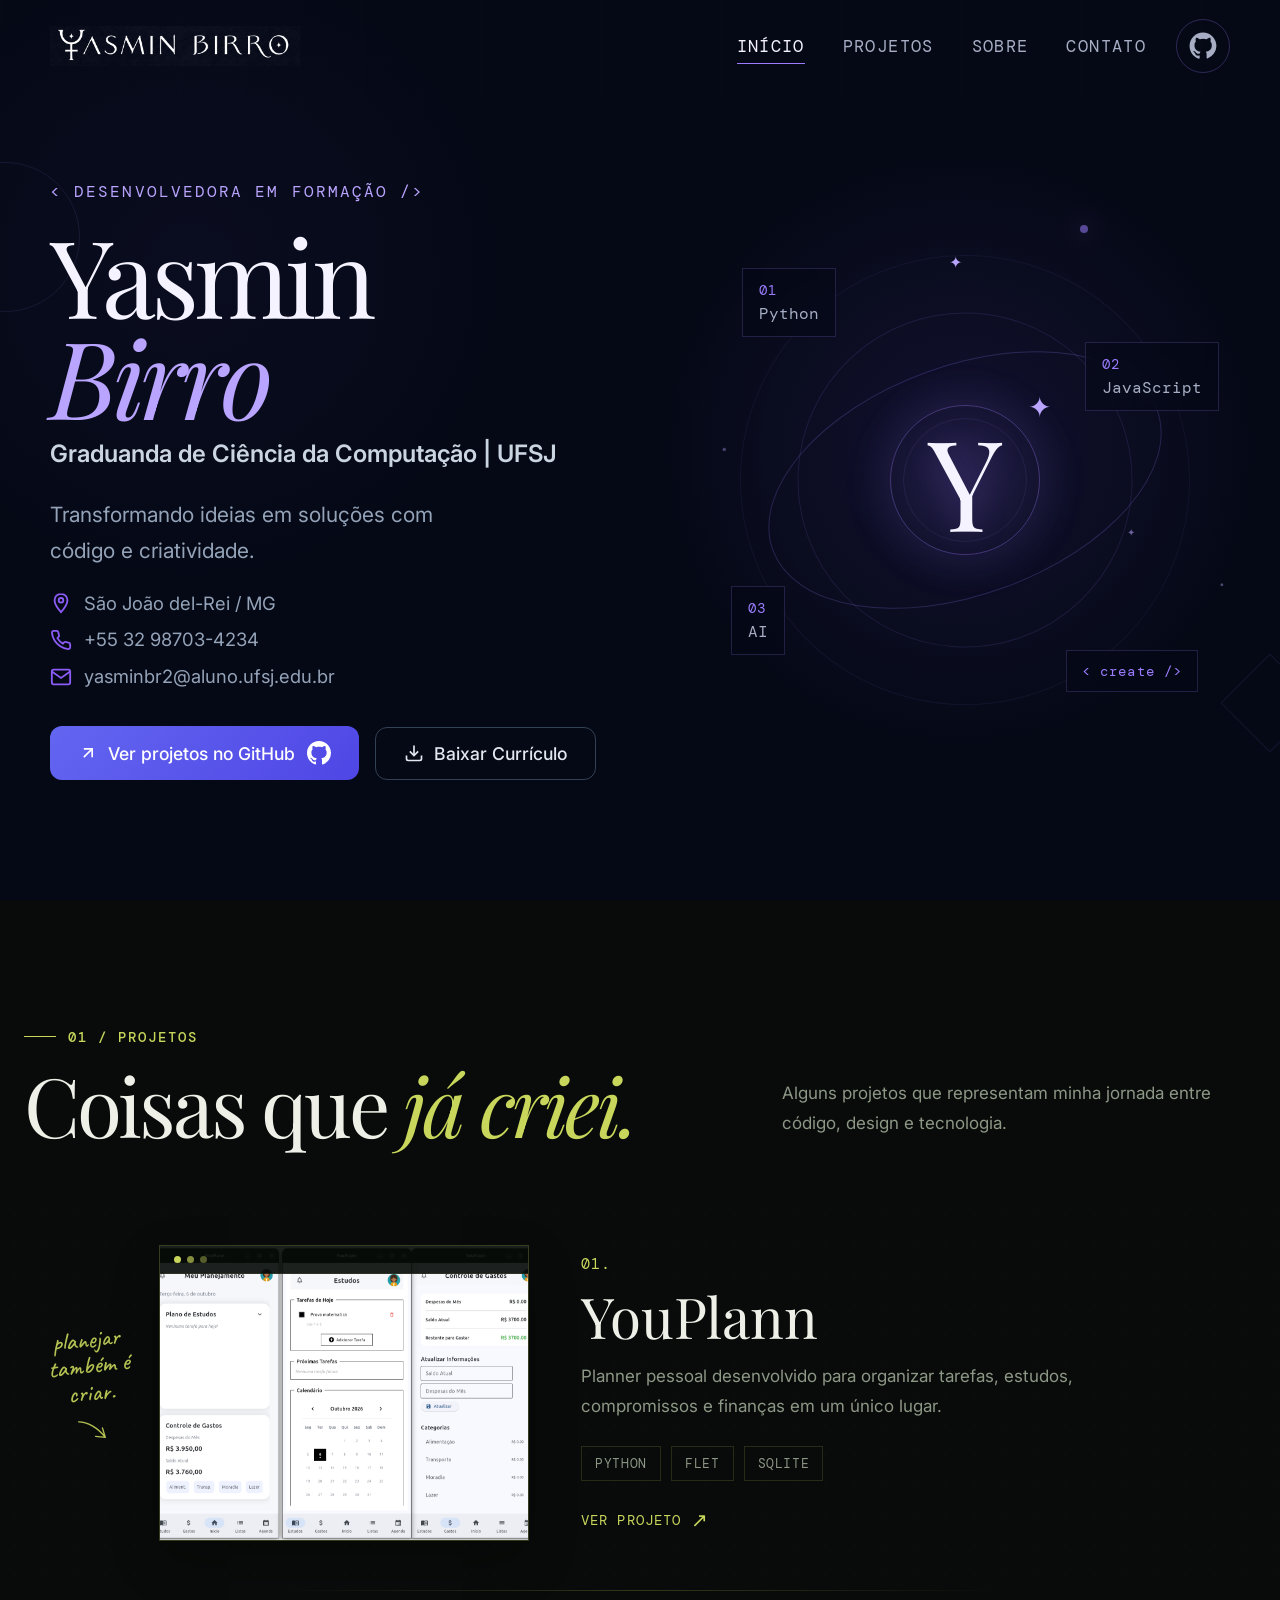
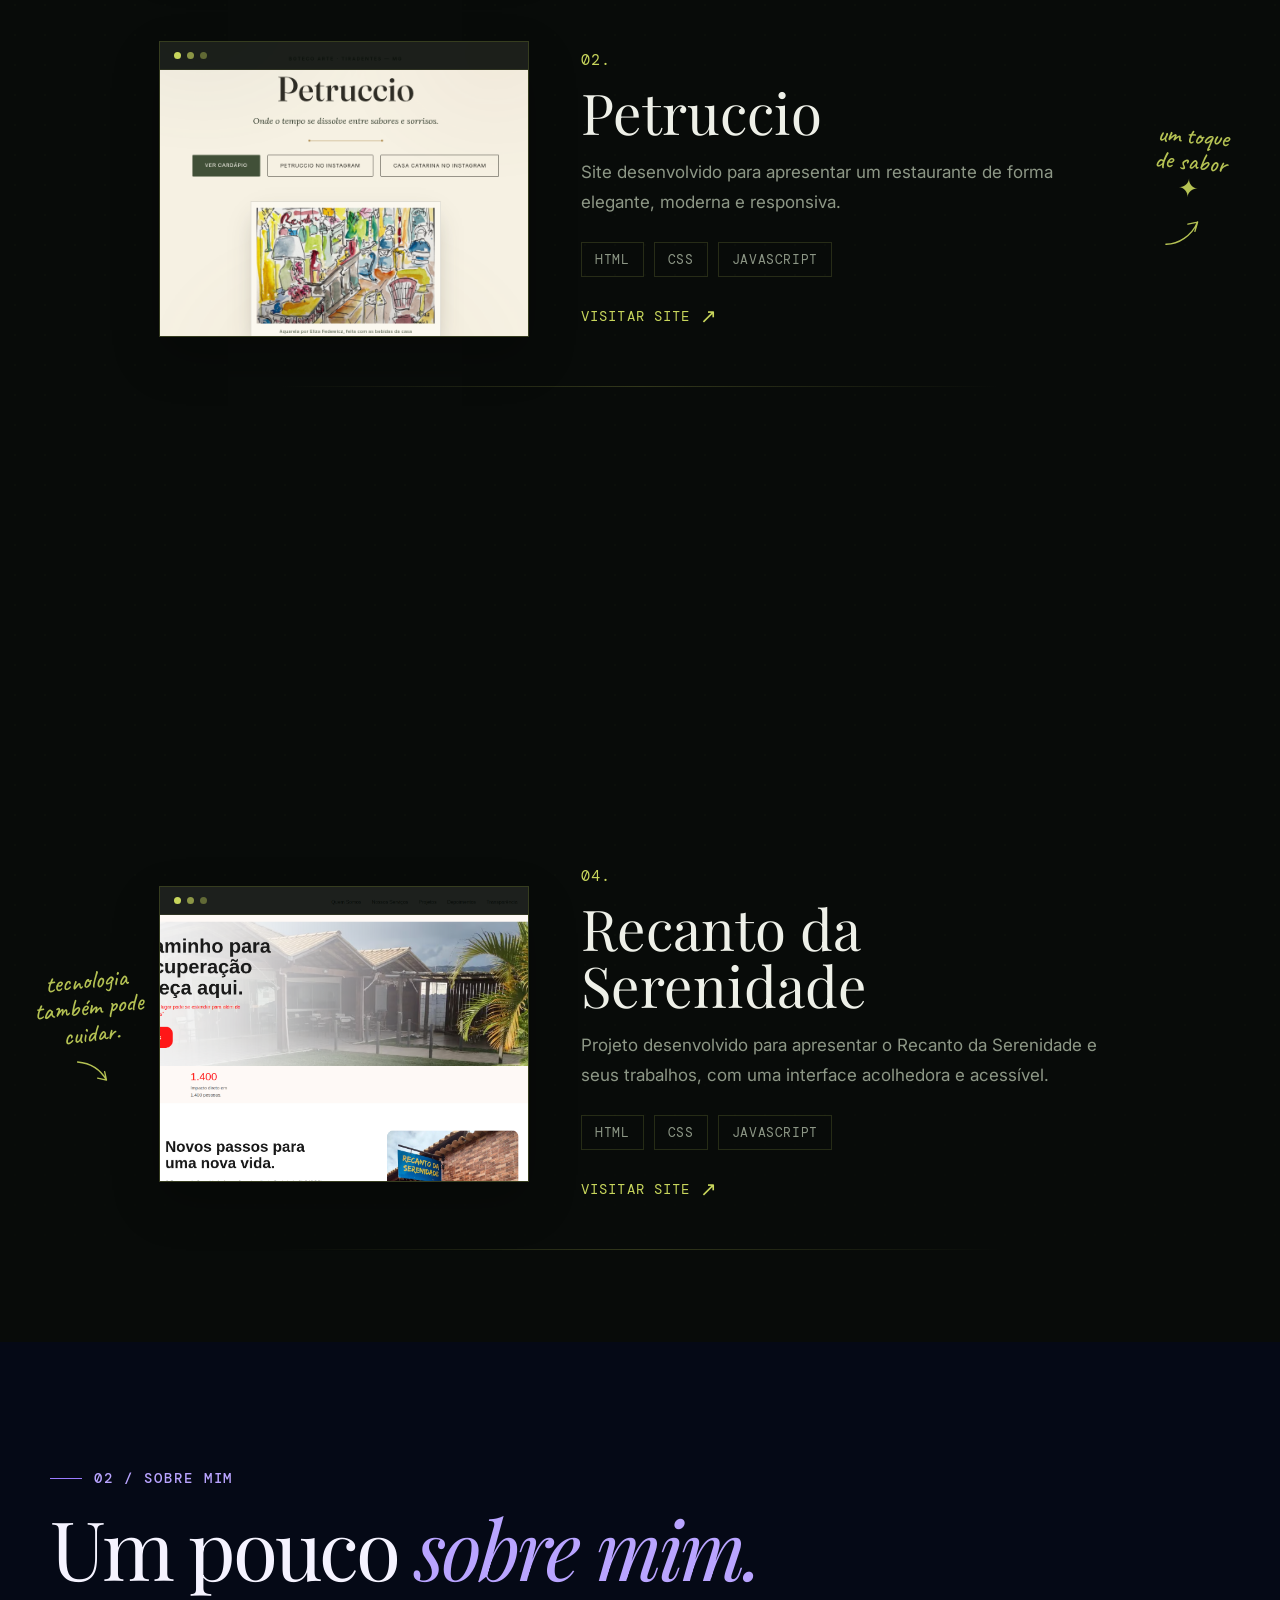
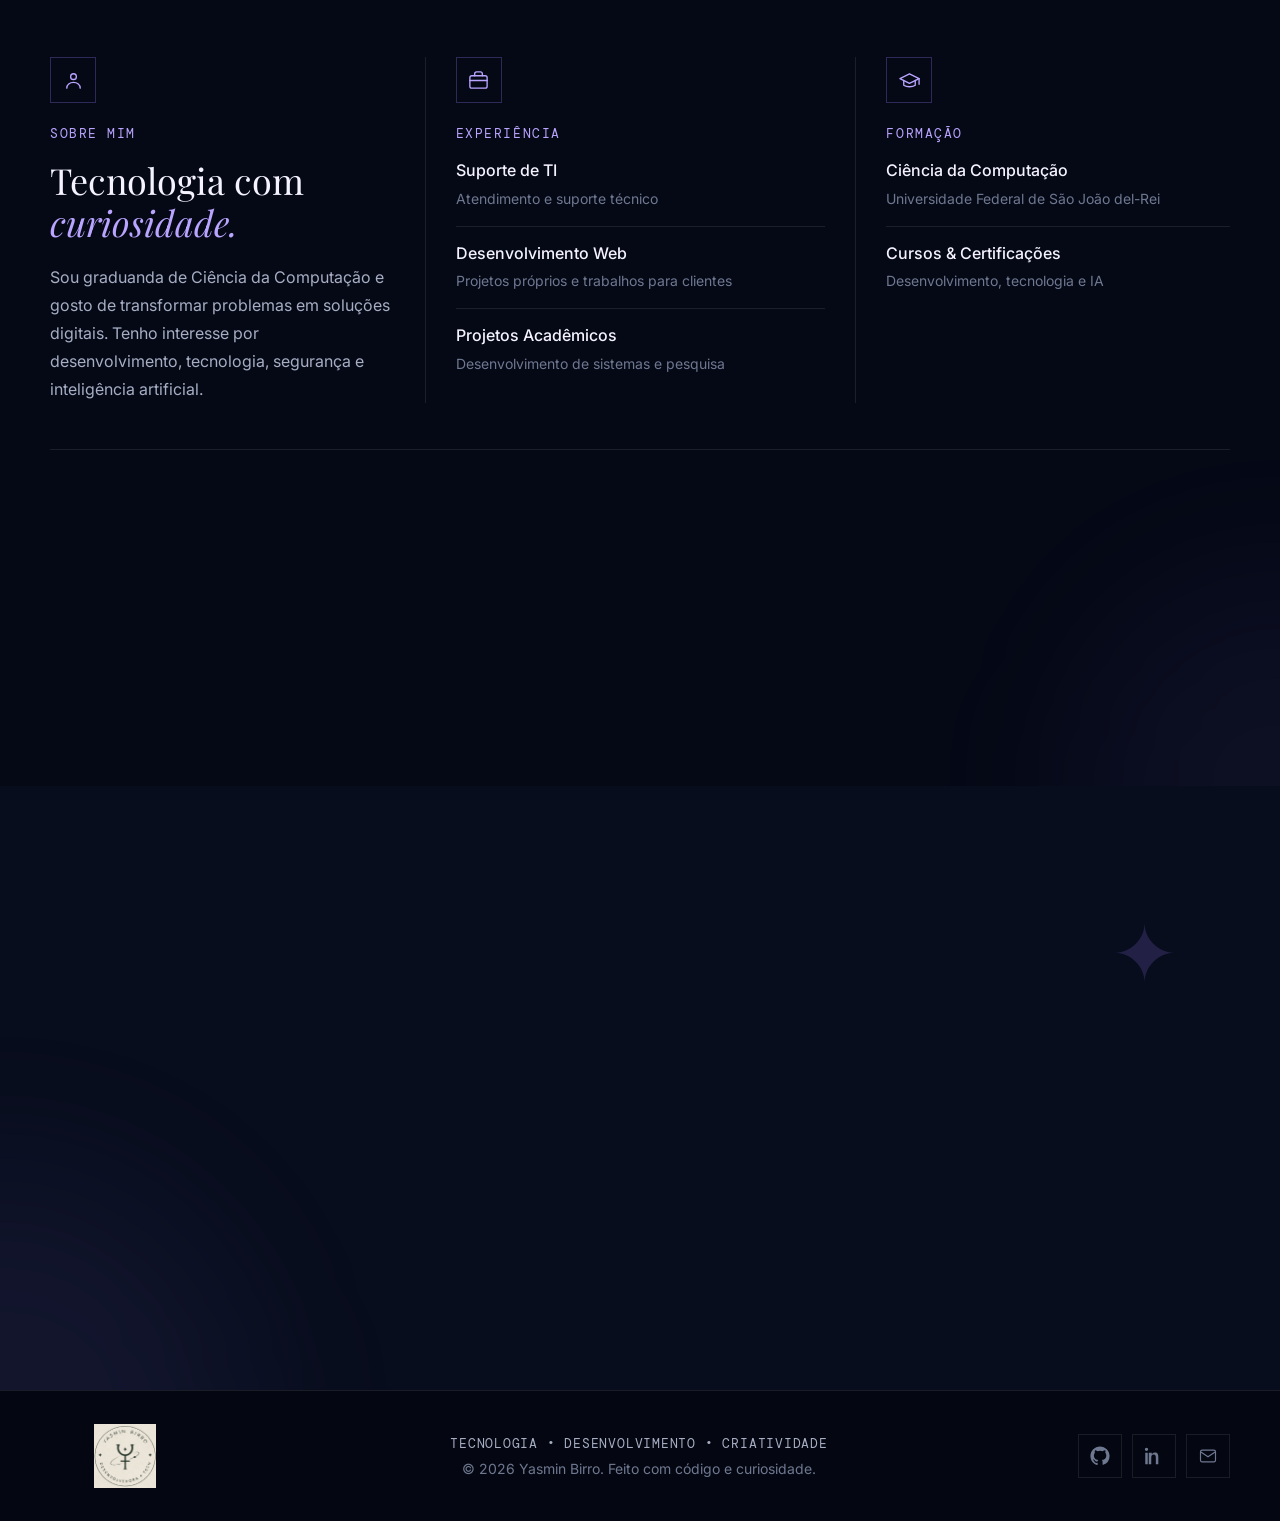
==== index.html @ 869a9a73 "Add files via upload" ====
<!DOCTYPE html>
<html lang="pt-BR">

<head>
    <meta charset="UTF-8">

    <meta
        name="viewport"
        content="width=device-width, initial-scale=1.0"
    >

    <meta
        name="description"
        content="Portfólio de Yasmin Birro — desenvolvedora, estudante e apaixonada por tecnologia."
    >

    <meta
        name="author"
        content="Yasmin Birro"
    >

    <title>Yasmin Birro</title>

    <!-- =====================================================
         FONTES
    ====================================================== -->

    <link rel="preconnect" href="https://fonts.googleapis.com">

    <link rel="preconnect" href="https://fonts.gstatic.com" crossorigin>

    <link
        href="https://fonts.googleapis.com/css2?family=Caveat:wght@400;500;600;700&family=DM+Mono:wght@400;500&family=Inter:wght@300;400;500;600;700&family=Playfair+Display:ital,wght@0,400;0,500;0,600;0,700;1,400;1,500&display=swap"
        rel="stylesheet"
    >

    <!-- =====================================================
         CSS
    ====================================================== -->

    <link rel="stylesheet" href="style.css">


    <!-- =====================================================
         FALLBACK
         Caso o JavaScript não carregue, os elementos
         .reveal continuam visíveis.
    ====================================================== -->

    <noscript>
        <style>
            .reveal {
                opacity: 1 !important;
                transform: none !important;
            }

            .main-nav {
                opacity: 1 !important;
                visibility: visible !important;
                transform: none !important;
            }

            .menu-toggle {
                display: none !important;
            }
        </style>
    </noscript>

</head>


<body>

    <!-- =====================================================
         HEADER
    ====================================================== -->

    <header class="site-header">

        <div class="header-inner">

            <!-- Logo -->

            <a
                href="#inicio"
                class="brand"
                aria-label="Voltar para o início"
            >

                <img
                    src="midias/assinatura.png"
                    alt="Yasmin Birro"
                    class="brand-logo"
                >

            </a>


            <!-- Navegação -->

            <nav
                class="main-nav"
                id="main-nav"
                aria-label="Navegação principal"
            >

                <a
                    href="#inicio"
                    class="nav-link active"
                >
                    Início
                </a>

                <a
                    href="#projetos"
                    class="nav-link"
                >
                    Projetos
                </a>

                <a
                    href="#sobre"
                    class="nav-link"
                >
                    Sobre
                </a>

                <a
                    href="#contato"
                    class="nav-link"
                >
                    Contato
                </a>

            </nav>


            <!-- Ações -->

            <div class="header-actions">

                <a
                    href="https://github.com/Yangeldi404"
                    class="github-link"
                    target="_blank"
                    rel="noopener noreferrer"
                    aria-label="GitHub de Yasmin Birro"
                >

                    <svg
                        viewBox="0 0 24 24"
                        class="fill"
                        aria-hidden="true"
                    >

                        <path
                            d="M12 .5C5.65.5.5 5.65.5 12c0 5.08 3.29 9.39 7.86 10.91.58.1.79-.25.79-.56v-2.16c-3.2.7-3.87-1.54-3.87-1.54-.53-1.34-1.28-1.7-1.28-1.7-1.05-.72.08-.7.08-.7 1.16.08 1.77 1.2 1.77 1.2 1.03 1.76 2.7 1.25 3.36.96.1-.75.4-1.25.73-1.54-2.55-.29-5.23-1.28-5.23-5.69 0-1.26.45-2.29 1.2-3.1-.12-.3-.52-1.47.11-3.06 0 0 .98-.31 3.2 1.18a11.1 11.1 0 0 1 5.83 0c2.22-1.49 3.2-1.18 3.2-1.18.63 1.59.23 2.76.11 3.06.75.81 1.2 1.84 1.2 3.1 0 4.42-2.69 5.4-5.25 5.68.41.35.78 1.04.78 2.1v3.11c0 .31.21.67.8.56A11.5 11.5 0 0 0 23.5 12C23.5 5.65 18.35.5 12 .5Z"
                        />

                    </svg>

                </a>


                <!-- Botão menu mobile -->

                <button
                    class="menu-toggle"
                    type="button"
                    aria-label="Abrir menu"
                    aria-expanded="false"
                    aria-controls="main-nav"
                >

                    <span></span>
                    <span></span>
                    <span></span>

                </button>

            </div>

        </div>

    </header>


<!-- HERO -->
<section class="hero" id="inicio">

    <div class="decor decor-one" aria-hidden="true"></div>
    <div class="decor decor-two" aria-hidden="true"></div>
    <div class="decor decor-three" aria-hidden="true"></div>

    <div class="hero-container">

        <!-- COLUNA 1: TEXTO -->
        <div class="hero-content reveal">

            <span class="hero-kicker">&lt; Desenvolvedora em formação /&gt;</span>

            <h1 class="hero-title">Yasmin <span>Birro</span></h1>

            <p class="hero-subtitle">Graduanda de Ciência da Computação | UFSJ</p>

            <p class="hero-description">
                Transformando ideias em soluções com<br>
                código e criatividade.
            </p>

            <ul class="hero-contact">
                <li>
                    <svg class="icon" viewBox="0 0 24 24" fill="none" stroke="currentColor" stroke-width="2">
                        <path d="M12 2C8.13 2 5 5.13 5 9c0 5.25 7 13 7 13s7-7.75 7-13c0-3.87-3.13-7-7-7z"/>
                        <circle cx="12" cy="9" r="2.5"/>
                    </svg>
                    São João del-Rei / MG
                </li>

                <li>
                    <svg class="icon" viewBox="0 0 24 24" fill="none" stroke="currentColor" stroke-width="2">
                        <path d="M22 16.92v3a2 2 0 0 1-2.18 2 19.79 19.79 0 0 1-8.63-3.07 19.5 19.5 0 0 1-6-6 19.79 19.79 0 0 1-3.07-8.67A2 2 0 0 1 4.11 2h3a2 2 0 0 1 2 1.72 12.84 12.84 0 0 0 .7 2.81 2 2 0 0 1-.45 2.11L8.09 9.91a16 16 0 0 0 6 6l1.27-1.27a2 2 0 0 1 2.11-.45 12.84 12.84 0 0 0 2.81.7A2 2 0 0 1 22 16.92z"/>
                    </svg>
                    <a href="tel:+5532987034234">+55 32 98703-4234</a>
                </li>

                <li>
                    <svg class="icon" viewBox="0 0 24 24" fill="none" stroke="currentColor" stroke-width="2">
                        <path d="M4 4h16c1.1 0 2 .9 2 2v12c0 1.1-.9 2-2 2H4c-1.1 0-2-.9-2-2V6c0-1.1.9-2 2-2z"/>
                        <polyline points="22,6 12,13 2,6"/>
                    </svg>
                    <a href="mailto:yasminbr2@aluno.ufsj.edu.br">yasminbr2@aluno.ufsj.edu.br</a>
                </li>
            </ul>

            <div class="hero-actions">
                <a href="https://github.com/Yangeldi404" target="_blank" rel="noopener noreferrer" class="btn btn-primary">
                    <svg class="icon-btn" viewBox="0 0 24 24" fill="none" stroke="currentColor" stroke-width="2">
                        <line x1="7" y1="17" x2="17" y2="7"/>
                        <polyline points="7 7 17 7 17 17"/>
                    </svg>
                    Ver projetos no GitHub
                    <svg class="icon-github" viewBox="0 0 24 24" fill="currentColor">
                        <path d="M12 0C5.37 0 0 5.37 0 12c0 5.31 3.435 9.795 8.205 11.385.6.105.825-.255.825-.57 0-.285-.015-1.23-.015-2.235-3.015.555-3.795-.735-4.035-1.41-.135-.345-.72-1.41-1.23-1.695-.42-.225-1.02-.78-.015-.795.945-.015 1.62.87 1.845 1.23 1.08 1.815 2.805 1.305 3.495.99.105-.78.42-1.305.765-1.605-2.67-.3-5.46-1.335-5.46-5.925 0-1.305.465-2.385 1.23-3.225-.12-.3-.54-1.53.12-3.18 0 0 1.005-.315 3.3 1.23.96-.27 1.98-.405 3-.405s2.04.135 3 .405c2.295-1.56 3.3-1.23 3.3-1.23.66 1.65.24 2.88.12 3.18.765.84 1.23 1.905 1.23 3.225 0 4.605-2.805 5.625-5.475 5.925.435.375.81 1.095.81 2.22 0 1.605-.015 2.895-.015 3.3 0 .315.225.69.825.57A12.02 12.02 0 0024 12c0-6.63-5.37-12-12-12z"/>
                    </svg>
                </a>

                <a href="midias/curriculo.pdf" download class="btn btn-secondary">
                    <svg class="icon-btn" viewBox="0 0 24 24" fill="none" stroke="currentColor" stroke-width="2">
                        <path d="M21 15v4a2 2 0 0 1-2 2H5a2 2 0 0 1-2-2v-4"/>
                        <polyline points="7 10 12 15 17 10"/>
                        <line x1="12" y1="15" x2="12" y2="3"/>
                    </svg>
                    Baixar Currículo
                </a>
            </div>

        </div>

        <!-- COLUNA 2: UNIVERSO (agora DENTRO do hero-container) -->
        <div class="hero-universe reveal" aria-hidden="true">

            <div class="universe-glow"></div>

            <div class="orbit orbit-one"></div>
            <div class="orbit orbit-two"></div>
            <div class="orbit orbit-three"></div>

            <div class="y-symbol">
                <span class="y-star">✦</span>
                <span class="y-letter">Y</span>
            </div>

            <div class="floating-element element-python"><span>01</span><strong>Python</strong></div>
            <div class="floating-element element-js"><span>02</span><strong>JavaScript</strong></div>
            <div class="floating-element element-ai"><span>03</span><strong>AI</strong></div>
            <div class="floating-element element-code"><span>&lt; create /&gt;</span></div>

            <span class="star star-one">✦</span>
            <span class="star star-two">✦</span>
            <span class="star star-three">·</span>
            <span class="star star-four">·</span>

        </div>

    </div>

</section>


        <!-- =================================================
             PROJETOS
        ================================================== -->

        <section
            class="projects-section"
            id="projetos"
        >

            <div class="projects-container">

                <!-- Cabeçalho -->

                <div class="projects-heading reveal">

                    <div>

                        <span class="section-label">
                            01 / projetos
                        </span>

                        <h2>
                            Coisas que
                            <em>já criei.</em>
                        </h2>

                    </div>


                    <p>

                        Alguns projetos que representam minha
                        jornada entre código, design e tecnologia.

                    </p>

                </div>


                <!-- Lista de projetos -->

                <div class="projects-list">


                    <!-- =====================================
                         YOUPLANN
                    ====================================== -->

                    <article
                        class="project-item reveal"
                        data-project="01"
                    >

                        <a
                            href="https://github.com/Yangeldi404/youplann"
                            class="project-image-link"
                            target="_blank"
                            rel="noopener noreferrer"
                            aria-label="Ver YouPlann no GitHub"
                        >

                            <div class="project-image">

                                <!-- Barra da janela -->

                                <div
                                    class="project-window-bar"
                                    aria-hidden="true"
                                >

                                    <span></span>
                                    <span></span>
                                    <span></span>

                                </div>


                                <img
                                    src="midias/projetos/youplannp.png"
                                    alt="Interface do projeto YouPlann"
                                    loading="lazy"
                                >

                            </div>

                        </a>


                        <div class="project-info">

                            <span class="project-number">
                                01.
                            </span>


                            <h3>
                                YouPlann
                            </h3>


                            <p>

                                Planner pessoal desenvolvido para
                                organizar tarefas, estudos, compromissos
                                e finanças em um único lugar.

                            </p>


                            <div class="project-tags">

                                <span>Python</span>
                                <span>Flet</span>
                                <span>SQLite</span>

                            </div>


                            <a
                                href="https://github.com/Yangeldi404/youplann"
                                class="project-link"
                                target="_blank"
                                rel="noopener noreferrer"
                            >

                                ver projeto
                                <span aria-hidden="true">↗</span>

                            </a>

                        </div>


                        <!-- Comentário desenhado -->

                        <div
                            class="doodle doodle-left"
                            aria-hidden="true"
                        >

                            <p>
                                planejar
                                <br>
                                também é
                                <br>
                                criar.
                            </p>

                            <svg
                                viewBox="0 0 48 48"
                                class="doodle-arrow stroke"
                            >

                                <path
                                    d="M7 7c9 1 19 8 26 19M33 26l-2-10M33 26l-10-2"
                                />

                            </svg>

                        </div>

                    </article>



                    <!-- =====================================
                         PETRUCCIO
                    ====================================== -->

                    <article
                        class="project-item reveal"
                        data-project="02"
                    >

                        <a
                            href="https://yangeldi404.github.io/petruccio/"
                            class="project-image-link"
                            target="_blank"
                            rel="noopener noreferrer"
                            aria-label="Visitar projeto Petruccio"
                        >

                            <div class="project-image">

                                <div
                                    class="project-window-bar"
                                    aria-hidden="true"
                                >

                                    <span></span>
                                    <span></span>
                                    <span></span>

                                </div>


                                <img
                                    src="midias/projetos/petruccio.png"
                                    alt="Interface do site Petruccio"
                                    loading="lazy"
                                >

                            </div>

                        </a>


                        <div class="project-info">

                            <span class="project-number">
                                02.
                            </span>


                            <h3>
                                Petruccio
                            </h3>


                            <p>

                                Site desenvolvido para apresentar
                                um restaurante de forma elegante,
                                moderna e responsiva.

                            </p>


                            <div class="project-tags">

                                <span>HTML</span>
                                <span>CSS</span>
                                <span>JavaScript</span>

                            </div>


                            <a
                                href="https://yangeldi404.github.io/petruccio/"
                                class="project-link"
                                target="_blank"
                                rel="noopener noreferrer"
                            >

                                visitar site
                                <span aria-hidden="true">↗</span>

                            </a>

                        </div>


                        <div
                            class="doodle doodle-right"
                            aria-hidden="true"
                        >

                            <p>
                                um toque
                                <br>
                                de sabor
                                <br>
                                ✦
                            </p>

                            <svg
                                viewBox="0 0 48 48"
                                class="doodle-arrow stroke"
                            >

                                <path
                                    d="M5 38c13-1 26-11 31-26M36 12l-10 3M36 12l-2 10"
                                />

                            </svg>

                        </div>

                    </article>



                    <!-- =====================================
                         CAMINHOS DE TIRADENTES
                    ====================================== -->

                    <article
                        class="project-item reveal"
                        data-project="03"
                    >

                        <a
                            href="https://caminhosdetiradentes.com.br"
                            class="project-image-link"
                            target="_blank"
                            rel="noopener noreferrer"
                            aria-label="Visitar Caminhos de Tiradentes"
                        >

                            <div class="project-image">

                                <div
                                    class="project-window-bar"
                                    aria-hidden="true"
                                >

                                    <span></span>
                                    <span></span>
                                    <span></span>

                                </div>


                                <img
                                    src="midias/projetos/caminhos.png"
                                    alt="Interface do site Caminhos de Tiradentes"
                                    loading="lazy"
                                >

                            </div>

                        </a>


                        <div class="project-info">

                            <span class="project-number">
                                03.
                            </span>


                            <h3>
                                Caminhos de Tiradentes
                            </h3>


                            <p>

                                Projeto de modernização e desenvolvimento
                                de uma experiência digital voltada ao
                                turismo de Tiradentes.

                            </p>


                            <div class="project-tags">

                                <span>WordPress</span>
                                <span>PHP</span>
                                <span>MySQL</span>

                            </div>


                            <a
                                href="https://caminhosdetiradentes.com.br"
                                class="project-link"
                                target="_blank"
                                rel="noopener noreferrer"
                            >

                                visitar site
                                <span aria-hidden="true">↗</span>

                            </a>

                        </div>


                        <div
                            class="doodle doodle-right"
                            aria-hidden="true"
                        >

                            <p>
                                bora
                                <br>
                                explorar?
                                <br>
                                ⟡
                            </p>

                            <svg
                                viewBox="0 0 48 48"
                                class="doodle-arrow stroke"
                            >

                                <path
                                    d="M7 39C13 28 25 18 39 9M39 9l-11 2M39 9l-2 11"
                                />

                            </svg>

                        </div>

                    </article>



                    <!-- =====================================
                         RECANTO DA SERENIDADE
                    ====================================== -->

                    <article
                        class="project-item reveal"
                        data-project="04"
                    >

                        <a
                            href="https://recantodaserenidade.com.br"
                            class="project-image-link"
                            target="_blank"
                            rel="noopener noreferrer"
                            aria-label="Visitar Recanto da Serenidade"
                        >

                            <div class="project-image">

                                <div
                                    class="project-window-bar"
                                    aria-hidden="true"
                                >

                                    <span></span>
                                    <span></span>
                                    <span></span>

                                </div>


                                <img
                                    src="midias/projetos/recanto.png"
                                    alt="Interface do site Recanto da Serenidade"
                                    loading="lazy"
                                >

                            </div>

                        </a>


                        <div class="project-info">

                            <span class="project-number">
                                04.
                            </span>


                            <h3>
                                Recanto da Serenidade
                            </h3>


                            <p>

                                Projeto desenvolvido para apresentar
                                o Recanto da Serenidade e seus trabalhos,
                                com uma interface acolhedora e acessível.

                            </p>


                            <div class="project-tags">

                                <span>HTML</span>
                                <span>CSS</span>
                                <span>JavaScript</span>

                            </div>


                            <a
                                href="https://recantodaserenidade.com.br"
                                class="project-link"
                                target="_blank"
                                rel="noopener noreferrer"
                            >

                                visitar site
                                <span aria-hidden="true">↗</span>

                            </a>

                        </div>


                        <div
                            class="doodle doodle-left"
                            aria-hidden="true"
                        >

                            <p>
                                tecnologia
                                <br>
                                também pode
                                <br>
                                cuidar.
                            </p>

                            <svg
                                viewBox="0 0 48 48"
                                class="doodle-arrow stroke"
                            >

                                <path
                                    d="M6 6c10 2 22 8 28 22M34 28l-1-9M34 28l-9-3"
                                />

                            </svg>

                        </div>

                    </article>

                </div>

            </div>

        </section>



        <!-- =================================================
             SOBRE
        ================================================== -->

        <section
            class="cv-section"
            id="sobre"
        >

            <div class="cv-container">


                <div class="cv-heading reveal">

                    <span class="section-label">
                        02 / sobre mim
                    </span>

                    <h2>
                        Um pouco
                        <em>sobre mim.</em>
                    </h2>

                </div>



                <!-- Linha superior -->

                <div class="cv-row cv-row-top">

                    <!-- Sobre -->

                    <div class="cv-col reveal">

                        <span
                            class="cv-icon"
                            aria-hidden="true"
                        >

                            <svg
                                viewBox="0 0 24 24"
                                class="stroke"
                            >

                                <circle
                                    cx="12"
                                    cy="8"
                                    r="3"
                                />

                                <path
                                    d="M5 20c0-3.5 3-6 7-6s7 2.5 7 6"
                                />

                            </svg>

                        </span>


                        <span class="cv-label">
                            Sobre mim
                        </span>


                        <h3>
                            Tecnologia com
                            <em>curiosidade.</em>
                        </h3>


                        <p>

                            Sou graduanda de Ciência da Computação
                            e gosto de transformar problemas em soluções
                            digitais. Tenho interesse por desenvolvimento,
                            tecnologia, segurança e inteligência artificial.

                        </p>

                    </div>



                    <!-- Experiência -->

                    <div class="cv-col reveal">

                        <span
                            class="cv-icon"
                            aria-hidden="true"
                        >

                            <svg
                                viewBox="0 0 24 24"
                                class="stroke"
                            >

                                <rect
                                    x="3"
                                    y="7"
                                    width="18"
                                    height="13"
                                    rx="2"
                                />

                                <path
                                    d="M8 7V5a2 2 0 0 1 2-2h4a2 2 0 0 1 2 2v2"
                                />

                                <path
                                    d="M3 12h18"
                                />

                            </svg>

                        </span>


                        <span class="cv-label">
                            Experiência
                        </span>


                        <div class="cv-item">

                            <strong>
                                Suporte de TI
                            </strong>

                            <span>
                                Atendimento e suporte técnico
                            </span>

                        </div>


                        <div class="cv-item">

                            <strong>
                                Desenvolvimento Web
                            </strong>

                            <span>
                                Projetos próprios e trabalhos para clientes
                            </span>

                        </div>


                        <div class="cv-item">

                            <strong>
                                Projetos Acadêmicos
                            </strong>

                            <span>
                                Desenvolvimento de sistemas e pesquisa
                            </span>

                        </div>

                    </div>



                    <!-- Formação -->

                    <div class="cv-col reveal">

                        <span
                            class="cv-icon"
                            aria-hidden="true"
                        >

                            <svg
                                viewBox="0 0 24 24"
                                class="stroke"
                            >

                                <path
                                    d="M2 10l10-5 10 5-10 5L2 10Z"
                                />

                                <path
                                    d="M6 12v5c3 2 9 2 12 0v-5"
                                />

                                <path
                                    d="M22 10v6"
                                />

                            </svg>

                        </span>


                        <span class="cv-label">
                            Formação
                        </span>


                        <div class="cv-item">

                            <strong>
                                Ciência da Computação
                            </strong>

                            <span>
                                Universidade Federal de São João del-Rei
                            </span>

                        </div>


                        <div class="cv-item">

                            <strong>
                                Cursos & Certificações
                            </strong>

                            <span>
                                Desenvolvimento, tecnologia e IA
                            </span>

                        </div>

                    </div>

                </div>



                <!-- Linha inferior -->

                <div class="cv-row cv-row-bottom">

                    <!-- Competências -->

                    <div class="cv-col reveal">

                        <span class="cv-label">
                            Competências
                        </span>


                        <div class="skills-list">

                            <span>Python</span>
                            <span>JavaScript</span>
                            <span>HTML & CSS</span>
                            <span>SQL</span>
                            <span>Git</span>
                            <span>Flet</span>
                            <span>WordPress</span>
                            <span>IA</span>

                        </div>

                    </div>



                    <!-- Projetos e destaques -->

                    <div class="cv-col reveal">

                        <span class="cv-label">
                            Projetos & destaques
                        </span>


                        <p class="cv-highlight">

                            Desenvolvimento de aplicações,
                            sites responsivos, projetos acadêmicos
                            e experimentos envolvendo inteligência
                            artificial e tecnologia.

                        </p>


                        <a
                            href="#projetos"
                            class="text-link"
                        >

                            explorar projetos
                            <span aria-hidden="true">↗</span>

                        </a>

                    </div>



                    <!-- Idiomas -->

                    <div class="cv-col reveal">

                        <span class="cv-label">
                            Idiomas
                        </span>


                        <div class="language-item">

                            <strong>
                                Português
                            </strong>

                            <span>
                                Nativo
                            </span>

                        </div>


                        <div class="language-item">

                            <strong>
                                Inglês
                            </strong>

                            <span>
                                Em desenvolvimento
                            </span>

                        </div>

                    </div>

                </div>


            </div>

        </section>



        <!-- =================================================
             CONTATO
        ================================================== -->

        <section
            class="contact-section"
            id="contato"
        >

            <div class="contact-container">


                <!-- Texto -->

                <div class="contact-content reveal">

                    <span class="section-label">
                        03 / contato
                    </span>


                    <h2>
                        Vamos criar
                        <em>algo juntos?</em>
                    </h2>


                    <p>

                        Tem uma ideia, projeto ou oportunidade?
                        Me conte um pouco sobre ela. Vou adorar
                        conversar.

                    </p>


                    <a
                        href="mailto:yasminbr2@aluno.ufsj.edu.br"
                        class="contact-main-link"
                    >

                        enviar um e-mail

                        <span aria-hidden="true">
                            ↗
                        </span>

                    </a>

                </div>



                <!-- Cards -->

                <div class="contact-links reveal">


                    <!-- E-mail -->

                    <a
                        href="mailto:yasminbr2@aluno.ufsj.edu.br"
                        class="contact-card"
                    >

                        <span
                            class="contact-card-icon"
                            aria-hidden="true"
                        >

                            <svg
                                viewBox="0 0 24 24"
                                class="stroke"
                            >

                                <rect
                                    x="3"
                                    y="5"
                                    width="18"
                                    height="14"
                                    rx="2"
                                />

                                <path
                                    d="m3 7 9 6 9-6"
                                />

                            </svg>

                        </span>


                        <span class="contact-card-content">

                            <small>
                                E-mail
                            </small>

                            <strong>
                                yasminbr2@aluno.ufsj.edu.br
                            </strong>

                        </span>


                        <span class="contact-card-arrow">
                            ↗
                        </span>

                    </a>



                    <!-- GitHub -->

                    <a
                        href="https://github.com/Yangeldi404"
                        class="contact-card"
                        target="_blank"
                        rel="noopener noreferrer"
                    >

                        <span
                            class="contact-card-icon"
                            aria-hidden="true"
                        >

                            <svg
                                viewBox="0 0 24 24"
                                class="fill"
                            >

                                <path
                                    d="M12 .5C5.65.5.5 5.65.5 12c0 5.08 3.29 9.39 7.86 10.91.58.1.79-.25.79-.56v-2.16c-3.2.7-3.87-1.54-3.87-1.54-.53-1.34-1.28-1.7-1.28-1.7-1.05-.72.08-.7.08-.7 1.16.08 1.77 1.2 1.77 1.2 1.03 1.76 2.7 1.25 3.36.96.1-.75.4-1.25.73-1.54-2.55-.29-5.23-1.28-5.23-5.69 0-1.26.45-2.29 1.2-3.1-.12-.3-.52-1.47.11-3.06 0 0 .98-.31 3.2 1.18a11.1 11.1 0 0 1 5.83 0c2.22-1.49 3.2-1.18 3.2-1.18.63 1.59.23 2.76.11 3.06.75.81 1.2 1.84 1.2 3.1 0 4.42-2.69 5.4-5.25 5.68.41.35.78 1.04.78 2.1v3.11c0 .31.21.67.8.56A11.5 11.5 0 0 0 23.5 12C23.5 5.65 18.35.5 12 .5Z"
                                />

                            </svg>

                        </span>


                        <span class="contact-card-content">

                            <small>
                                GitHub
                            </small>

                            <strong>
                                @Yangeldi404
                            </strong>

                        </span>


                        <span class="contact-card-arrow">
                            ↗
                        </span>

                    </a>



                    <!-- LinkedIn -->

                    <a
                        href="https://www.linkedin.com/in/yasmin-birro-35002719b/"
                        class="contact-card"
                        target="_blank"
                        rel="noopener noreferrer"
                    >

                        <span
                            class="contact-card-icon"
                            aria-hidden="true"
                        >

                            <svg
                                viewBox="0 0 24 24"
                                class="fill"
                            >

                                <path
                                    d="M5 4a2 2 0 1 1-4 0 2 2 0 0 1 4 0ZM1.5 8h3V22h-3V8Zm5 0h2.9v1.9h.04c.4-.76 1.38-2.1 3.42-2.1 3.66 0 4.34 2.41 4.34 5.54V22h-3v-7.68c0-1.83-.03-4.19-2.55-4.19-2.55 0-2.94 1.99-2.94 4.06V22h-3V8Z"
                                />

                            </svg>

                        </span>


                        <span class="contact-card-content">

                            <small>
                                LinkedIn
                            </small>

                            <strong>
                                Yasmin Birro
                            </strong>

                        </span>


                        <span class="contact-card-arrow">
                            ↗
                        </span>

                    </a>

                </div>

            </div>

        </section>

    </main>



    <!-- =====================================================
         FOOTER
    ====================================================== -->

    <footer class="site-footer">

        <div class="footer-inner">


            <!-- Logo -->

            <a
                href="#inicio"
                class="footer-brand"
                aria-label="Voltar para o início"
            >

                <img
                    src="midias/logo.jpeg"
                    alt="Yasmin Birro"
                >

            </a>


            <!-- Informações -->

            <div class="footer-info">

                <p>
                    Tecnologia • Desenvolvimento • Criatividade
                </p>

                <span>
                    © 2026 Yasmin Birro. Feito com código e curiosidade.
                </span>

            </div>


            <!-- Redes -->

            <div class="footer-socials">

                <a
                    href="https://github.com/Yangeldi404"
                    target="_blank"
                    rel="noopener noreferrer"
                    aria-label="GitHub"
                >

                    <svg
                        viewBox="0 0 24 24"
                        class="fill"
                    >

                        <path
                            d="M12 .5C5.65.5.5 5.65.5 12c0 5.08 3.29 9.39 7.86 10.91.58.1.79-.25.79-.56v-2.16c-3.2.7-3.87-1.54-3.87-1.54-.53-1.34-1.28-1.7-1.28-1.7-1.05-.72.08-.7.08-.7 1.16.08 1.77 1.2 1.77 1.2 1.03 1.76 2.7 1.25 3.36.96.1-.75.4-1.25.73-1.54-2.55-.29-5.23-1.28-5.23-5.69 0-1.26.45-2.29 1.2-3.1-.12-.3-.52-1.47.11-3.06 0 0 .98-.31 3.2 1.18a11.1 11.1 0 0 1 5.83 0c2.22-1.49 3.2-1.18 3.2-1.18.63 1.59.23 2.76.11 3.06.75.81 1.2 1.84 1.2 3.1 0 4.42-2.69 5.4-5.25 5.68.41.35.78 1.04.78 2.1v3.11c0 .31.21.67.8.56A11.5 11.5 0 0 0 23.5 12C23.5 5.65 18.35.5 12 .5Z"
                        />

                    </svg>

                </a>


                <a
                    href="https://www.linkedin.com/in/yasmin-birro-35002719b/"
                    target="_blank"
                    rel="noopener noreferrer"
                    aria-label="LinkedIn"
                >

                    <svg
                        viewBox="0 0 24 24"
                        class="fill"
                    >

                        <path
                            d="M5 4a2 2 0 1 1-4 0 2 2 0 0 1 4 0ZM1.5 8h3V22h-3V8Zm5 0h2.9v1.9h.04c.4-.76 1.38-2.1 3.42-2.1 3.66 0 4.34 2.41 4.34 5.54V22h-3v-7.68c0-1.83-.03-4.19-2.55-4.19-2.55 0-2.94 1.99-2.94 4.06V22h-3V8Z"
                        />

                    </svg>

                </a>


                <a
                    href="mailto:yasminbr2@aluno.ufsj.edu.br"
                    aria-label="Enviar e-mail"
                >

                    <svg
                        viewBox="0 0 24 24"
                        class="stroke"
                    >

                        <rect
                            x="3"
                            y="5"
                            width="18"
                            height="14"
                            rx="2"
                        />

                        <path
                            d="m3 7 9 6 9-6"
                        />

                    </svg>

                </a>

            </div>

        </div>

    </footer>


    <!-- =====================================================
         JAVASCRIPT
    ====================================================== -->

    <script src="script.js" defer></script>

</body>

</html>
---- style.css ----
/* =========================================================
   RESET
========================================================= */
* { margin: 0; padding: 0; box-sizing: border-box; }
html { scroll-behavior: smooth; scroll-padding-top: 110px; }
body {
    min-height: 100vh;
    background: var(--bg-main);
    color: var(--text-main);
    font-family: var(--font-body);
    font-size: 18px;
    overflow-x: hidden;
    -webkit-font-smoothing: antialiased;
    text-rendering: optimizeLegibility;
}
img { display: block; max-width: 100%; }
a { color: inherit; text-decoration: none; }
button { font: inherit; }
::selection { background: var(--purple); color: #fff; }

/* =========================================================
   VARIÁVEIS
========================================================= */
:root {
    --bg-main: #050916;
    --bg-secondary: #080d1d;
    --bg-card: #0a1022;
    --purple: #9b7cff;
    --purple-light: #b9a4ff;
    --purple-dark: #6848d9;
    --text-main: #f5f3ff;
    --text-secondary: #a7aec4;
    --text-muted: #6f7891;
    --border: rgba(155, 124, 255, 0.28);
    --border-light: rgba(255, 255, 255, 0.09);
    --font-display: "Playfair Display", serif;
    --font-body: "Inter", sans-serif;
    --font-mono: "DM Mono", monospace;
    --font-hand: "Caveat", "Segoe Print", cursive;
    --max-width: 1180px;
    --transition-fast: 0.2s ease;
    --transition: 0.35s cubic-bezier(.22, 1, .36, 1);
}

::-webkit-scrollbar { width: 8px; }
::-webkit-scrollbar-track { background: var(--bg-main); }
::-webkit-scrollbar-thumb { background: rgba(155, 124, 255, 0.4); border-radius: 20px; }
::-webkit-scrollbar-thumb:hover { background: var(--purple); }

/* SVG */
svg.stroke { fill: none; stroke: currentColor; stroke-width: 1.4; stroke-linecap: round; stroke-linejoin: round; }
svg.fill { fill: currentColor; stroke: none; }

/* =========================================================
   GERAL
========================================================= */
.section-label {
    display: inline-flex;
    align-items: center;
    gap: 12px;
    margin-bottom: 20px;
    color: var(--purple-light);
    font-family: var(--font-mono);
    font-size: 14px;
    font-weight: 500;
    letter-spacing: 0.14em;
    text-transform: uppercase;
}
.section-label::before { content: ""; width: 32px; height: 1px; background: var(--purple); }
em { font-family: var(--font-display); font-weight: 400; }

.reveal {
    opacity: 0;
    transform: translateY(35px);
    transition: opacity 0.8s cubic-bezier(.22, 1, .36, 1), transform 0.8s cubic-bezier(.22, 1, .36, 1);
}
.reveal.visible { opacity: 1; transform: translateY(0); }

/* =========================================================
   HEADER
========================================================= */
.site-header {
    position: fixed;
    inset: 0 0 auto 0;
    width: 100%;
    z-index: 1000;
    border-bottom: 1px solid transparent;
    background: rgba(5, 9, 22, 0);
    transition: background 0.35s ease, border-color 0.35s ease, box-shadow 0.35s ease;
}
.site-header.scrolled {
    background: rgba(5, 9, 22, 0.78);
    border-color: var(--border-light);
    backdrop-filter: blur(18px);
    -webkit-backdrop-filter: blur(18px);
    box-shadow: 0 10px 40px rgba(0, 0, 0, 0.18);
}
.site-header.menu-open {
    background: rgba(5, 9, 22, 0.97);
    border-color: var(--border-light);
    backdrop-filter: blur(18px);
}
.header-inner {
    width: min(var(--max-width), calc(100% - 48px));
    min-height: 92px;
    margin: 0 auto;
    display: flex;
    align-items: center;
    justify-content: space-between;
    gap: 30px;
}

/* logo */
.brand { position: relative; display: flex; align-items: center; width: 250px; height: 90px; flex-shrink: 0; }
.brand-logo { width: 250px; height: 90px; object-fit: contain; transition: transform var(--transition), opacity var(--transition); }
.brand:hover .brand-logo { transform: translateY(-2px); opacity: 0.85; }

/* navegação */
.main-nav { display: flex; align-items: center; gap: 38px; margin-left: auto; }
.nav-link {
    position: relative;
    padding: 8px 0;
    color: var(--text-secondary);
    font-family: var(--font-mono);
    font-size: 17px;
    letter-spacing: 0.08em;
    text-transform: uppercase;
    transition: color var(--transition-fast);
}
.nav-link::after {
    content: "";
    position: absolute;
    left: 0;
    bottom: 1px;
    width: 100%;
    height: 1px;
    background: var(--purple);
    transform: scaleX(0);
    transform-origin: right;
    transition: transform var(--transition);
}
.nav-link:hover, .nav-link.active { color: var(--text-main); }
.nav-link:hover::after, .nav-link.active::after { transform: scaleX(1); transform-origin: left; }

/* ações */
.header-actions { display: flex; align-items: center; gap: 18px; }
.github-link {
    width: 54px;
    height: 54px;
    display: grid;
    place-items: center;
    border: 1px solid var(--border);
    border-radius: 50%;
    color: var(--text-secondary);
    transition: color var(--transition), border-color var(--transition), background var(--transition), transform var(--transition);
}
.github-link svg { width: 28px; height: 28px; }
.github-link:hover { color: var(--text-main); border-color: var(--purple); background: rgba(155, 124, 255, 0.1); transform: translateY(-3px); }

/* menu mobile */
.menu-toggle {
    display: none;
    width: 44px;
    height: 44px;
    padding: 8px;
    border: 1px solid var(--border);
    border-radius: 50%;
    background: transparent;
    cursor: pointer;
    flex-direction: column;
    justify-content: center;
    align-items: center;
    gap: 5px;
}
.menu-toggle span { width: 19px; height: 1px; background: var(--text-main); transition: transform var(--transition), opacity var(--transition); }
.menu-toggle.active span:nth-child(1) { transform: translateY(6px) rotate(45deg); }
.menu-toggle.active span:nth-child(2) { opacity: 0; }
.menu-toggle.active span:nth-child(3) { transform: translateY(-6px) rotate(-45deg); }

/* =========================================================
   HERO
========================================================= */
.hero {
    position: relative;
    min-height: 100vh;
    padding: 160px 0 100px;
    display: flex;
    align-items: center;
    overflow: hidden;
    color: #a0aec0;
    background:
        radial-gradient(circle at 75% 50%, rgba(111, 76, 220, 0.13), transparent 28%),
        radial-gradient(circle at 15% 30%, rgba(80, 62, 160, 0.07), transparent 25%),
        var(--bg-main);
}
.hero::before {
    content: "";
    position: absolute;
    inset: 0;
    pointer-events: none;
    opacity: 0.32;
    background-image:
        linear-gradient(rgba(255, 255, 255, 0.014) 1px, transparent 1px),
        linear-gradient(90deg, rgba(255, 255, 255, 0.014) 1px, transparent 1px);
    background-size: 60px 60px;
    -webkit-mask-image: linear-gradient(to bottom, black, transparent 90%);
    mask-image: linear-gradient(to bottom, black, transparent 90%);
}
.hero-container {
    position: relative;
    z-index: 2;
    width: min(var(--max-width), calc(100% - 48px));
    margin: 0 auto;
    display: grid;
    grid-template-columns: minmax(0, 1fr) minmax(0, 0.9fr);
    align-items: center;
    gap: 60px;
}

/* texto */
.hero-content { position: relative; z-index: 5; max-width: 680px; }

.hero-kicker {
    display: inline-block;
    margin-bottom: 22px;
    color: var(--purple-light);
    font-family: var(--font-mono);
    font-size: 16px;
    letter-spacing: 0.13em;
    text-transform: uppercase;
}
.hero-title {
    max-width: 760px;
    margin-bottom: 12px;
    color: var(--text-main);
    font-family: var(--font-display);
    font-size: clamp(62px, 8.4vw, 116px);
    font-weight: 400;
    line-height: 0.94;
    letter-spacing: -0.045em;
}
.hero-title span { display: block; color: var(--purple-light); font-style: italic; }
.hero-subtitle { margin-bottom: 16px; color: #cbd5e1; font-size: 1.5rem; font-weight: 600; line-height: 1.3; }
.hero-description { max-width: 600px; margin: 28px 0 24px; color: #94a3b8; font-size: 21px; line-height: 1.7; }

/* contatos */
.hero-contact { list-style: none; margin: 0 0 32px; display: flex; flex-direction: column; gap: 14px; }
.hero-contact li { display: flex; align-items: center; gap: 12px; color: #94a3b8; font-size: 1.15rem; }
.hero-contact .icon { width: 22px; height: 22px; flex-shrink: 0; color: #8b5cf6; }
.hero-contact a { color: inherit; border-bottom: 1px solid transparent; transition: color 0.3s ease, border-color 0.3s ease; }
.hero-contact a:hover, .hero-contact a:focus-visible { color: var(--purple-light); border-bottom-color: var(--purple); }

/* botões */
.hero-actions { display: flex; align-items: center; flex-wrap: wrap; gap: 16px; margin-top: 38px; }
.btn {
    display: inline-flex;
    align-items: center;
    justify-content: center;
    gap: 10px;
    padding: 15px 28px;
    border-radius: 12px;
    font-size: 1.1rem;
    font-weight: 500;
    transition: all 0.3s ease;
}
.btn-primary { background: linear-gradient(135deg, #6366f1, #4f46e5); color: #fff; border: none; }
.btn-primary:hover { opacity: 0.9; transform: translateY(-2px); }
.btn-secondary { background: transparent; color: #e2e8f0; border: 1px solid #334155; }
.btn-secondary:hover { background: rgba(255, 255, 255, 0.05); border-color: #64748b; transform: translateY(-2px); }
.icon-btn { width: 20px; height: 20px; flex-shrink: 0; }
.icon-github { width: 24px; height: 24px; margin-left: 2px; flex-shrink: 0; }

/* =========================================================
   UNIVERSO
========================================================= */
.hero-universe {
    position: relative;
    width: min(540px, 100%);
    aspect-ratio: 1;
    margin: 0 auto;
    display: flex;
    align-items: center;
    justify-content: center;
    isolation: isolate;
}
.universe-glow {
    position: absolute;
    width: 220px;
    height: 220px;
    border-radius: 50%;
    background: radial-gradient(circle, rgba(155,124,255,0.16), rgba(155,124,255,0.04) 45%, transparent 72%);
    filter: blur(10px);
    animation: universePulse 5s ease-in-out infinite;
}
.orbit { position: absolute; top: 50%; left: 50%; border: 1px solid rgba(155,124,255,0.22); border-radius: 50%; transform-style: preserve-3d; }
.orbit-one { width: 410px; height: 230px; transform: translate(-50%, -50%) rotate(-20deg); animation: orbitFloat 8s ease-in-out infinite; }
.orbit-two { width: 335px; height: 335px; transform: translate(-50%, -50%) rotate(25deg); border-color: rgba(155,124,255,0.13); animation: orbitRotate 24s linear infinite; }
.orbit-three { width: 450px; height: 450px; transform: translate(-50%, -50%) rotate(70deg); border-color: rgba(155,124,255,0.07); animation: orbitRotateReverse 34s linear infinite; }

.y-symbol { position: relative; width: 180px; height: 180px; display: flex; align-items: center; justify-content: center; z-index: 5; animation: symbolFloat 6s ease-in-out infinite; }
.y-symbol::before { content: ""; position: absolute; inset: 15px; border: 1px solid rgba(155,124,255,0.34); border-radius: 50%; box-shadow: 0 0 55px rgba(155,124,255,0.11); }
.y-symbol::after { content: ""; position: absolute; inset: 28px; border: 1px solid rgba(155,124,255,0.1); border-radius: 50%; }
.y-letter { position: relative; z-index: 2; color: var(--text-main); font-family: var(--font-display); font-size: 126px; line-height: 1; text-shadow: 0 0 35px rgba(155,124,255,0.17); }
.y-star { position: absolute; top: 0; right: 4px; color: var(--purple-light); font-size: 28px; animation: starPulse 3s ease-in-out infinite; }

.floating-element {
    position: absolute;
    z-index: 8;
    display: flex;
    flex-direction: column;
    gap: 4px;
    padding: 12px 16px;
    border: 1px solid rgba(155,124,255,0.2);
    background: rgba(5,9,22,0.52);
    backdrop-filter: blur(8px);
    color: var(--text-secondary);
    font-family: var(--font-mono);
    font-size: 16px;
    white-space: nowrap;
    transition: border-color var(--transition), color var(--transition), transform var(--transition);
}
.floating-element span { color: var(--purple); font-size: 14px; letter-spacing: 0.08em; }
.floating-element strong { font-weight: 400; }
.floating-element:hover { color: var(--text-main); border-color: var(--purple); transform: translateY(-5px); }

.element-python { top: 10%; left: 8%; animation: elementFloatOne 7s ease-in-out infinite; }
.element-js { top: 24%; right: 2%; animation: elementFloatTwo 8s ease-in-out infinite; }
.element-ai { bottom: 17%; left: 6%; animation: elementFloatThree 9s ease-in-out infinite; }
.element-code { bottom: 10%; right: 6%; padding: 11px 15px; color: var(--purple-light); animation: elementFloatOne 8s ease-in-out infinite; }

.star { position: absolute; z-index: 4; color: var(--purple-light); }
.star-one { top: 7%; left: 47%; font-size: 16px; animation: starPulse 4s ease-in-out infinite; }
.star-two { right: 18%; bottom: 39%; font-size: 10px; opacity: 0.55; animation: starPulse 3s ease-in-out infinite; }
.star-three { top: 41%; left: 4%; font-size: 28px; opacity: 0.35; animation: starPulse 5s ease-in-out infinite; }
.star-four { right: 1%; bottom: 28%; font-size: 22px; opacity: 0.4; animation: starPulse 4.5s ease-in-out infinite; }

/* decorações */
.decor { position: absolute; pointer-events: none; opacity: 0.55; }
.decor-one { width: 150px; height: 150px; top: 18%; left: -70px; border: 1px solid rgba(155,124,255,0.2); border-radius: 50%; animation: decorFloat 9s ease-in-out infinite; }
.decor-two { width: 8px; height: 8px; top: 25%; right: 15%; background: var(--purple); border-radius: 50%; box-shadow: 0 0 25px var(--purple); animation: pulseDot 3s ease-in-out infinite; }
.decor-three { width: 70px; height: 70px; right: -25px; bottom: 18%; border: 1px solid rgba(155,124,255,0.18); transform: rotate(45deg); animation: slowRotate 12s linear infinite; }

/* =========================================================
   PROJETOS
========================================================= */
.projects-section {
    --pj-bg: #080b09;
    --pj-card: #0d120e;
    --pj-accent: #c8d65c;
    --pj-line: rgba(200,214,92,0.22);
    --pj-text: #eef0e8;
    --pj-muted: #8d9786;
    position: relative;
    padding: 120px 0 130px;
    background: var(--pj-bg);
    overflow: hidden;
}
.projects-section::before {
    content: "";
    position: absolute;
    inset: 0;
    pointer-events: none;
    opacity: 0.28;
    background-image: radial-gradient(rgba(200,214,92,0.07) 1px, transparent 1px);
    background-size: 30px 30px;
    -webkit-mask-image: linear-gradient(to bottom, transparent, black 20%, black 80%, transparent);
    mask-image: linear-gradient(to bottom, transparent, black 20%, black 80%, transparent);
}
.projects-container { position: relative; width: min(1280px, calc(100% - 48px)); margin: 0 auto; }

.projects-heading { display: grid; grid-template-columns: 1fr 0.7fr; gap: 80px; align-items: end; margin-bottom: 90px; }
.projects-heading .section-label { color: var(--pj-accent); }
.projects-heading .section-label::before { background: var(--pj-accent); }
.projects-heading h2 { max-width: 760px; color: var(--pj-text); font-family: var(--font-display); font-size: clamp(52px, 6.4vw, 90px); font-weight: 400; line-height: 0.95; letter-spacing: -0.04em; }
.projects-heading h2 em { color: var(--pj-accent); }
.projects-heading > p { max-width: 440px; margin-bottom: 5px; color: var(--pj-muted); font-size: 17px; line-height: 1.75; }

/* lista (padding maior para caber os rabiscos maiores) */
.projects-list { display: flex; flex-direction: column; gap: 76px; padding: 0 135px; }
.project-item { position: relative; display: grid; grid-template-columns: minmax(280px, 370px) minmax(0, 1fr); gap: 52px; align-items: center; min-height: 320px; }
.project-item::before {
    content: "";
    position: absolute;
    left: 0;
    right: 0;
    bottom: -38px;
    height: 1px;
    background: linear-gradient(90deg, transparent, var(--pj-line), transparent);
    transform: scaleX(0.75);
    transition: transform 0.8s ease;
}
.project-item:hover::before { transform: scaleX(1); }

/* imagem */
.project-image-link { display: block; perspective: 1000px; }
.project-image {
    position: relative;
    width: 100%;
    aspect-ratio: 1.25;
    overflow: hidden;
    background: var(--pj-card);
    border: 1px solid var(--pj-line);
    box-shadow: 0 20px 45px rgba(0,0,0,0.24);
    transition: transform 0.55s cubic-bezier(.22,1,.36,1), box-shadow 0.55s ease, border-color 0.4s ease;
}
.project-image-link:hover .project-image { transform: translateY(-10px) rotateX(2deg) rotateY(-2deg); border-color: rgba(200,214,92,0.48); box-shadow: 0 28px 60px rgba(0,0,0,0.38); }

.project-window-bar {
    position: absolute;
    top: 0;
    left: 0;
    width: 100%;
    height: 28px;
    z-index: 5;
    display: flex;
    align-items: center;
    padding-left: 14px;
    gap: 6px;
    background: rgba(5, 9, 6, 0.9);
    border-bottom: 1px solid rgba(200,214,92,0.1);
}
.project-window-bar span { display: block; width: 7px; height: 7px; flex-shrink: 0; border-radius: 50%; background: var(--pj-accent); }
.project-window-bar span:nth-child(2) { opacity: 0.65; }
.project-window-bar span:nth-child(3) { opacity: 0.4; }

.project-image::after {
    content: "";
    position: absolute;
    inset: 0;
    z-index: 4;
    pointer-events: none;
    background: linear-gradient(120deg, transparent 25%, rgba(255,255,255,0.12) 50%, transparent 75%);
    transform: translateX(-120%);
    transition: transform 0.8s ease;
}
.project-image-link:hover .project-image::after { transform: translateX(120%); }
.project-image img { width: 100%; height: 100%; object-fit: cover; transition: transform 0.7s cubic-bezier(.22,1,.36,1), filter 0.5s ease; }
.project-image-link:hover img { transform: scale(1.055); filter: brightness(1.06); }

/* informações */
.project-info { position: relative; padding: 10px 0; }
.project-number { display: block; margin-bottom: 14px; color: var(--pj-accent); font-family: var(--font-mono); font-size: 15px; letter-spacing: 0.08em; }
.project-info h3 { margin-bottom: 18px; color: var(--pj-text); font-family: var(--font-display); font-size: clamp(38px, 4.4vw, 60px); font-weight: 400; line-height: 1; }
.project-info p { max-width: 580px; margin-bottom: 24px; color: var(--pj-muted); font-size: 17px; line-height: 1.75; }

.project-tags { display: flex; flex-wrap: wrap; gap: 10px; margin-bottom: 26px; }
.project-tags span {
    padding: 8px 13px;
    border: 1px solid rgba(200,214,92,0.16);
    color: var(--pj-muted);
    font-family: var(--font-mono);
    font-size: 13px;
    letter-spacing: 0.05em;
    text-transform: uppercase;
    transition: color var(--transition-fast), border-color var(--transition-fast);
}
.project-item:hover .project-tags span { border-color: rgba(200,214,92,0.3); color: var(--pj-text); }

.project-link { display: inline-flex; align-items: center; gap: 10px; color: var(--pj-accent); font-family: var(--font-mono); font-size: 14px; letter-spacing: 0.08em; text-transform: uppercase; transition: gap var(--transition); }
.project-link span { font-size: 20px; transition: transform var(--transition); }
.project-link:hover { gap: 14px; }
.project-link:hover span { transform: translate(3px, -3px); }

/* rabiscos */
.doodle {
    position: absolute;
    top: 50%;
    width: 115px;
    display: flex;
    flex-direction: column;
    align-items: center;
    gap: 8px;
    color: var(--pj-accent);
    text-align: center;
    pointer-events: none;
    opacity: 0.9;
    transition: opacity 0.4s ease, transform 0.5s cubic-bezier(.22,1,.36,1);
}
.doodle-left { left: -125px; transform: translateY(-50%) rotate(-6deg); }
.doodle-right { right: -125px; transform: translateY(-50%) rotate(5deg); }
.doodle p { margin: 0; font-family: var(--font-hand); font-size: 25px; font-weight: 500; line-height: 1.05; }
.doodle svg { width: 46px; height: 46px; transition: transform 0.5s ease; }
.project-item:hover .doodle-left { opacity: 1; transform: translateY(-55%) rotate(-3deg); }
.project-item:hover .doodle-right { opacity: 1; transform: translateY(-55%) rotate(2deg); }
.project-item:hover .doodle svg { transform: translateX(4px) rotate(-3deg); }

/* =========================================================
   SOBRE
========================================================= */
.cv-section { position: relative; padding: 120px 0 100px; background: var(--bg-main); overflow: hidden; }
.cv-section::after { content: ""; position: absolute; width: 400px; height: 400px; right: -200px; bottom: -200px; border-radius: 50%; background: rgba(155,124,255,0.06); filter: blur(80px); pointer-events: none; }
.cv-container { position: relative; z-index: 1; width: min(var(--max-width), calc(100% - 48px)); margin: 0 auto; }

.cv-heading { margin-bottom: 70px; }
.cv-heading h2 { max-width: 760px; font-family: var(--font-display); font-size: clamp(52px, 6.4vw, 86px); font-weight: 400; line-height: 0.98; letter-spacing: -0.04em; }
.cv-heading h2 em { color: var(--purple-light); }

.cv-row { display: grid; gap: 0; }
.cv-row-top { grid-template-columns: 1fr 1.15fr 1fr; padding-bottom: 46px; border-bottom: 1px solid var(--border-light); }
.cv-row-bottom { grid-template-columns: 1fr 1fr 1fr; padding-top: 46px; }
.cv-col { padding: 0 30px; }
.cv-col:first-child { padding-left: 0; }
.cv-col:last-child { padding-right: 0; }
.cv-col + .cv-col { border-left: 1px solid var(--border-light); }

.cv-icon { width: 46px; height: 46px; display: grid; place-items: center; margin-bottom: 22px; border: 1px solid var(--border); color: var(--purple-light); }
.cv-icon svg { width: 23px; height: 23px; }

.cv-label { display: block; margin-bottom: 18px; color: var(--purple-light); font-family: var(--font-mono); font-size: 13px; letter-spacing: 0.12em; text-transform: uppercase; }

.cv-col h3 { max-width: 380px; margin-bottom: 20px; font-family: var(--font-display); font-size: 36px; font-weight: 400; line-height: 1.15; }
.cv-col h3 em { color: var(--purple-light); }
.cv-col p { max-width: 440px; color: var(--text-secondary); font-size: 16px; line-height: 1.75; }

.cv-item { display: flex; flex-direction: column; gap: 6px; padding: 16px 0; border-bottom: 1px solid var(--border-light); }
.cv-item:first-of-type { padding-top: 0; }
.cv-item:last-child { border-bottom: none; }
.cv-item strong { color: var(--text-main); font-size: 16px; font-weight: 500; line-height: 1.35; }
.cv-item span { color: var(--text-muted); font-size: 14px; line-height: 1.55; }

.skills-list { display: flex; flex-wrap: wrap; gap: 10px; }
.skills-list span { padding: 10px 14px; border: 1px solid var(--border-light); color: var(--text-secondary); font-family: var(--font-mono); font-size: 13px; transition: color var(--transition), border-color var(--transition), transform var(--transition); }
.skills-list span:hover { color: var(--text-main); border-color: var(--purple); transform: translateY(-2px); }

.cv-highlight { margin-bottom: 22px; }
.text-link { display: inline-flex; align-items: center; gap: 10px; color: var(--purple-light); font-family: var(--font-mono); font-size: 13px; text-transform: uppercase; letter-spacing: 0.07em; transition: gap var(--transition); }
.text-link:hover { gap: 14px; }

.language-item { display: flex; align-items: center; justify-content: space-between; gap: 15px; padding: 15px 0; border-bottom: 1px solid var(--border-light); }
.language-item:first-of-type { padding-top: 0; }
.language-item strong { font-size: 15px; font-weight: 500; }
.language-item span { color: var(--text-muted); font-size: 13px; }

/* =========================================================
   CONTATO
========================================================= */
.contact-section { position: relative; padding: 120px 0 125px; background: var(--bg-secondary); overflow: hidden; }
.contact-section::before { content: ""; position: absolute; width: 500px; height: 500px; left: -250px; bottom: -280px; border-radius: 50%; background: rgba(155,124,255,0.07); filter: blur(80px); pointer-events: none; }
.contact-section::after { content: "✦"; position: absolute; right: 8%; top: 18%; color: rgba(155,124,255,0.18); font-size: 80px; font-family: var(--font-display); animation: slowFloat 8s ease-in-out infinite; }
.contact-container { position: relative; z-index: 1; width: min(var(--max-width), calc(100% - 48px)); margin: 0 auto; display: grid; grid-template-columns: 1fr 0.9fr; gap: 90px; align-items: center; }

.contact-content h2 { max-width: 760px; margin-bottom: 26px; font-family: var(--font-display); font-size: clamp(54px, 6.4vw, 90px); font-weight: 400; line-height: 0.95; letter-spacing: -0.045em; }
.contact-content h2 em { display: block; color: var(--purple-light); }
.contact-content > p { max-width: 520px; margin-bottom: 36px; color: var(--text-secondary); font-size: 18px; line-height: 1.8; }
.contact-main-link { display: inline-flex; align-items: center; gap: 12px; padding-bottom: 8px; border-bottom: 1px solid var(--purple); color: var(--purple-light); font-family: var(--font-mono); font-size: 15px; letter-spacing: 0.07em; text-transform: uppercase; transition: gap var(--transition), color var(--transition); }
.contact-main-link:hover { gap: 18px; color: var(--text-main); }

.contact-links { display: flex; flex-direction: column; gap: 14px; }
.contact-card { position: relative; min-height: 104px; padding: 20px 22px; display: flex; align-items: center; gap: 18px; border: 1px solid var(--border-light); background: rgba(255,255,255,0.018); transition: transform var(--transition), border-color var(--transition), background var(--transition); }
.contact-card::before { content: ""; position: absolute; left: 0; top: 0; width: 2px; height: 0; background: var(--purple); transition: height var(--transition); }
.contact-card:hover { transform: translateX(7px); border-color: var(--border); background: rgba(155,124,255,0.045); }
.contact-card:hover::before { height: 100%; }
.contact-card-icon { width: 50px; height: 50px; flex-shrink: 0; display: grid; place-items: center; border: 1px solid var(--border); color: var(--purple-light); }
.contact-card-icon svg { width: 23px; height: 23px; }
.contact-card-content { min-width: 0; display: flex; flex-direction: column; gap: 6px; }
.contact-card-content small { color: var(--text-muted); font-family: var(--font-mono); font-size: 12px; letter-spacing: 0.1em; text-transform: uppercase; }
.contact-card-content strong { overflow: hidden; color: var(--text-main); font-size: 16px; font-weight: 400; text-overflow: ellipsis; white-space: nowrap; }
.contact-card-arrow { margin-left: auto; color: var(--text-muted); font-size: 22px; transition: transform var(--transition), color var(--transition); }
.contact-card:hover .contact-card-arrow { color: var(--purple-light); transform: translate(3px, -3px); }

/* =========================================================
   FOOTER
========================================================= */
.site-footer { border-top: 1px solid var(--border-light); background: #040711; }
.footer-inner { width: min(var(--max-width), calc(100% - 48px)); min-height: 130px; margin: 0 auto; display: flex; align-items: center; justify-content: space-between; gap: 30px; }
.footer-brand { width: 150px; flex-shrink: 0; }
.footer-brand img { width: 100%; height: 64px; object-fit: contain; }
.footer-info { display: flex; flex-direction: column; gap: 8px; text-align: center; }
.footer-info p { color: var(--text-secondary); font-family: var(--font-mono); font-size: 13px; letter-spacing: 0.06em; text-transform: uppercase; }
.footer-info span { color: var(--text-muted); font-size: 14px; }
.footer-socials { display: flex; align-items: center; gap: 10px; }
.footer-socials a { width: 44px; height: 44px; display: grid; place-items: center; border: 1px solid var(--border-light); color: var(--text-muted); transition: color var(--transition), border-color var(--transition), transform var(--transition), background var(--transition); }
.footer-socials svg { width: 20px; height: 20px; }
.footer-socials a:hover { color: var(--purple-light); border-color: var(--border); background: rgba(155,124,255,0.07); transform: translateY(-3px); }

/* =========================================================
   ANIMAÇÕES
========================================================= */
@keyframes universePulse { 0%, 100% { opacity: 0.65; transform: scale(0.95); } 50% { opacity: 1; transform: scale(1.08); } }
@keyframes symbolFloat { 0%, 100% { transform: translateY(0); } 50% { transform: translateY(-9px); } }
@keyframes orbitFloat { 0%, 100% { margin-top: 0; } 50% { margin-top: -7px; } }
@keyframes orbitRotate { from { transform: translate(-50%, -50%) rotate(25deg); } to { transform: translate(-50%, -50%) rotate(385deg); } }
@keyframes orbitRotateReverse { from { transform: translate(-50%, -50%) rotate(70deg); } to { transform: translate(-50%, -50%) rotate(-290deg); } }
@keyframes elementFloatOne { 0%, 100% { transform: translateY(0); } 50% { transform: translateY(-10px); } }
@keyframes elementFloatTwo { 0%, 100% { transform: translateY(0) rotate(1deg); } 50% { transform: translateY(9px) rotate(-2deg); } }
@keyframes elementFloatThree { 0%, 100% { transform: translateY(0); } 50% { transform: translateY(-7px); } }
@keyframes starPulse { 0%, 100% { opacity: 0.35; transform: scale(0.85); } 50% { opacity: 1; transform: scale(1.15); } }
@keyframes decorFloat { 0%, 100% { transform: translateY(0); } 50% { transform: translateY(-25px); } }
@keyframes pulseDot { 0%, 100% { opacity: 0.35; transform: scale(0.8); } 50% { opacity: 1; transform: scale(1.2); } }
@keyframes slowRotate { from { transform: rotate(45deg); } to { transform: rotate(405deg); } }
@keyframes slowFloat { 0%, 100% { transform: translateY(0) rotate(0deg); } 50% { transform: translateY(-15px) rotate(8deg); } }

/* =========================================================
   TABLET (até 1100px)
   Obs.: usamos "scale" (e não "transform") no universo,
   porque .reveal já usa transform e anularia o zoom.
========================================================= */
@media (max-width: 1100px) {
    .main-nav { gap: 26px; }
    .nav-link { font-size: 16px; }

    .hero-container { gap: 40px; }
    .hero-universe { scale: 0.85; }

    .projects-list { padding: 0 50px; }
    .project-item { grid-template-columns: minmax(260px, 320px) minmax(0, 1fr); gap: 36px; }
    .doodle { display: none; }
    .project-item::after { content: attr(data-project); position: absolute; top: 0; right: 0; color: rgba(200,214,92,0.35); font-family: var(--font-mono); font-size: 14px; }

    .contact-container { gap: 60px; }
}

/* =========================================================
   900px
========================================================= */
@media (max-width: 900px) {
    .header-inner { min-height: 80px; }
    .brand, .brand-logo { width: 170px; height: 78px; }

    .menu-toggle { display: flex; }
    .main-nav {
        position: absolute;
        top: calc(100% + 1px);
        left: 16px;
        right: 16px;
        flex-direction: column;
        align-items: stretch;
        gap: 0;
        margin-left: 0;
        padding: 10px;
        background: rgba(5,9,22,0.98);
        border: 1px solid var(--border-light);
        backdrop-filter: blur(20px);
        opacity: 0;
        visibility: hidden;
        transform: translateY(-10px);
        transition: opacity var(--transition), visibility var(--transition), transform var(--transition);
    }
    .main-nav.open { opacity: 1; visibility: visible; transform: translateY(0); }
    .nav-link { padding: 16px 14px; font-size: 18px; }
    .nav-link::after { display: none; }

    .hero { min-height: auto; padding: 150px 0 100px; }
    .hero-container { grid-template-columns: 1fr; gap: 50px; }
    .hero-content { max-width: 700px; }
    .hero-universe { scale: 1; }

    .projects-heading { grid-template-columns: 1fr; gap: 20px; margin-bottom: 60px; }
    .projects-list { padding: 0; }
    .project-item { grid-template-columns: 300px minmax(0, 1fr); gap: 30px; }

    .cv-row-top, .cv-row-bottom { grid-template-columns: 1fr 1fr; }
    .cv-row-top .cv-col:last-child,
    .cv-row-bottom .cv-col:last-child { grid-column: 1 / -1; margin-top: 35px; padding: 35px 0 0; border-left: none; border-top: 1px solid var(--border-light); }

    .contact-container { grid-template-columns: 1fr; gap: 55px; }
}

/* =========================================================
   MOBILE (até 600px)
========================================================= */
@media (max-width: 600px) {
    html { scroll-padding-top: 85px; }
    body { font-size: 17px; }

    .header-inner { width: calc(100% - 32px); }
    .header-actions { gap: 10px; }
    .github-link { width: 42px; height: 42px; }
    .github-link svg { width: 22px; height: 22px; }

    .hero { padding: 130px 0 80px; }
    .hero-container { width: calc(100% - 32px); gap: 20px; }
    .hero-kicker { font-size: 14px; }
    .hero-title { font-size: clamp(56px, 18vw, 80px); }
    .hero-subtitle { font-size: 1.25rem; }
    .hero-description { font-size: 18px; line-height: 1.65; }
    .hero-contact li { font-size: 1.05rem; }
    .hero-actions { align-items: stretch; flex-direction: column; }
    .btn { width: 100%; font-size: 1.05rem; }
    .hero-universe { scale: 0.68; margin: -60px auto; }
    .decor-one { width: 90px; height: 90px; left: -45px; }

    .projects-section { padding: 85px 0 90px; }
    .projects-container { width: calc(100% - 32px); }
    .projects-heading { margin-bottom: 50px; }
    .projects-heading h2 { font-size: clamp(48px, 15.5vw, 68px); }
    .projects-heading > p { font-size: 16px; }
    .project-item { grid-template-columns: 1fr; gap: 25px; min-height: auto; }
    .project-info h3 { font-size: 42px; }
    .project-info p { font-size: 16px; }
    .project-item::after { display: none; }

    .cv-section { padding: 85px 0 80px; }
    .cv-container { width: calc(100% - 32px); }
    .cv-heading { margin-bottom: 45px; }
    .cv-heading h2 { font-size: clamp(48px, 15.5vw, 68px); }
    .cv-row-top, .cv-row-bottom { grid-template-columns: 1fr; }
    .cv-col, .cv-col:first-child, .cv-col:last-child { padding: 30px 0; }
    .cv-row .cv-col:first-child { padding-top: 0; }
    .cv-row-top .cv-col:last-child,
    .cv-row-bottom .cv-col:last-child { grid-column: auto; margin-top: 0; padding: 30px 0 0; }
    .cv-col + .cv-col { border-left: none; border-top: 1px solid var(--border-light); }

    .contact-section { padding: 90px 0 95px; }
    .contact-container { width: calc(100% - 32px); }
    .contact-content h2 { font-size: clamp(50px, 15.5vw, 70px); }
    .contact-content > p { font-size: 17px; }
    .contact-card { min-height: 92px; padding: 16px; gap: 14px; }
    .contact-card-icon { width: 44px; height: 44px; }
    .contact-card-content strong { max-width: 190px; font-size: 15px; }

    .footer-inner { width: calc(100% - 32px); padding: 35px 0; flex-direction: column; text-align: center; }
    .footer-brand { width: 130px; }
}

/* =========================================================
   MOBILE PEQUENO (até 380px)
========================================================= */
@media (max-width: 380px) {
    .hero-title { font-size: 54px; }
    .hero-universe { scale: 0.58; margin: -90px auto; }
    .project-info h3 { font-size: 36px; }
    .contact-content h2 { font-size: 48px; }
    .contact-card-content strong { max-width: 150px; }
}

/* =========================================================
   REDUÇÃO DE MOVIMENTO
========================================================= */
@media (prefers-reduced-motion: reduce) {
    html { scroll-behavior: auto; }
    *, *::before, *::after { animation-duration: 0.01ms !important; animation-iteration-count: 1 !important; transition-duration: 0.01ms !important; }
    .reveal { opacity: 1 !important; transform: none !important; }
}
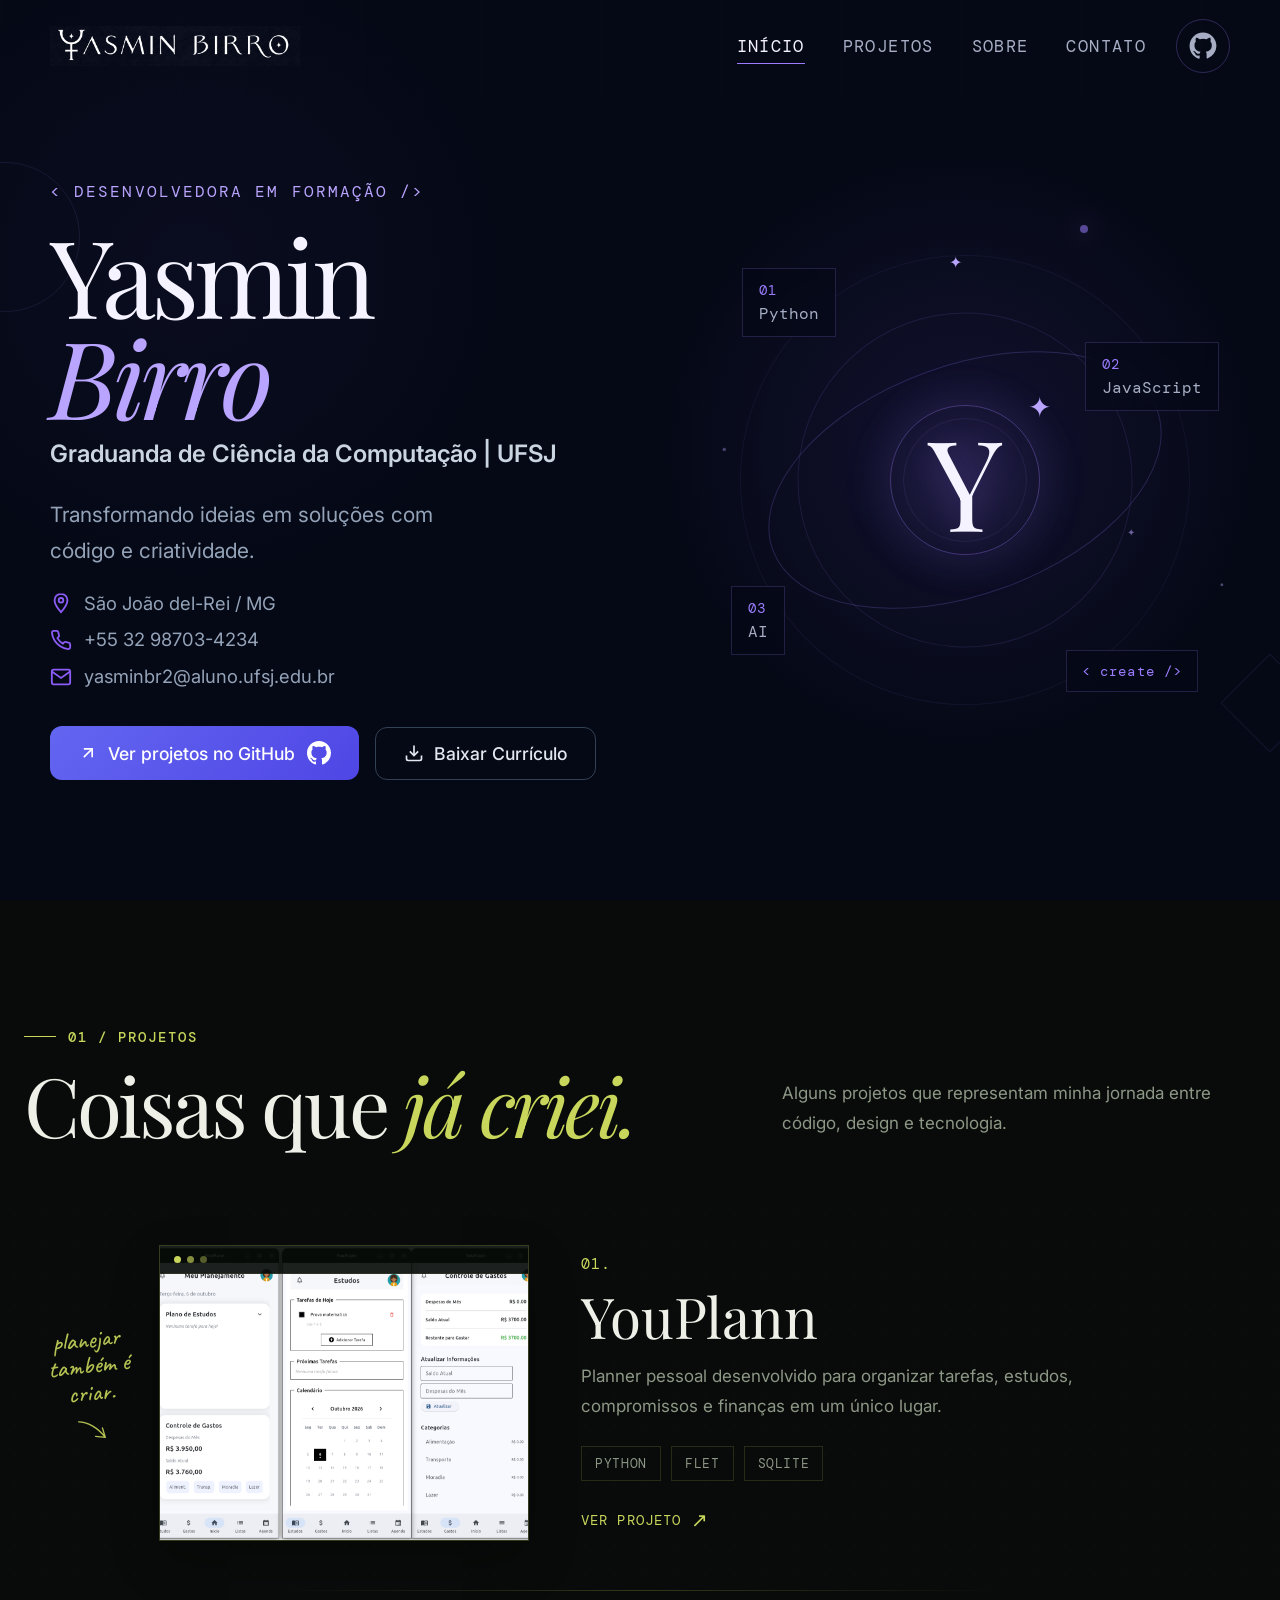
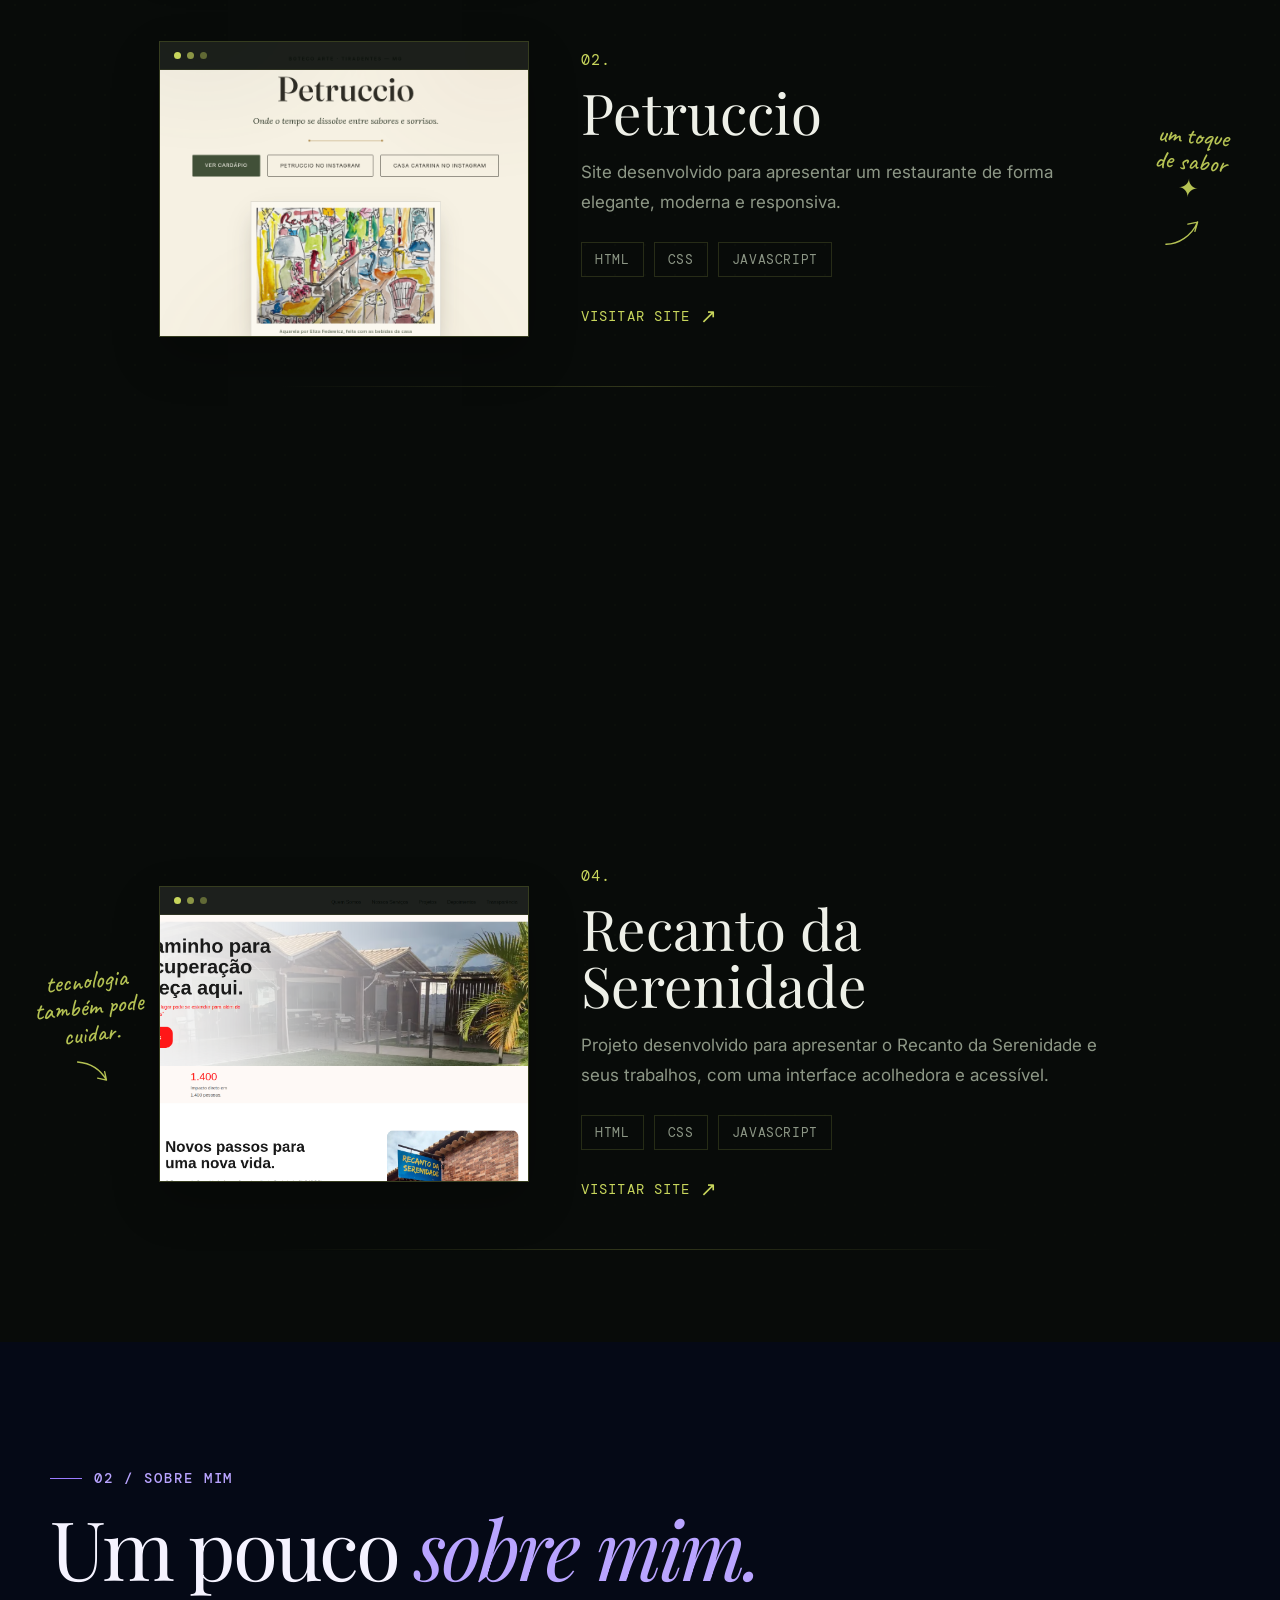
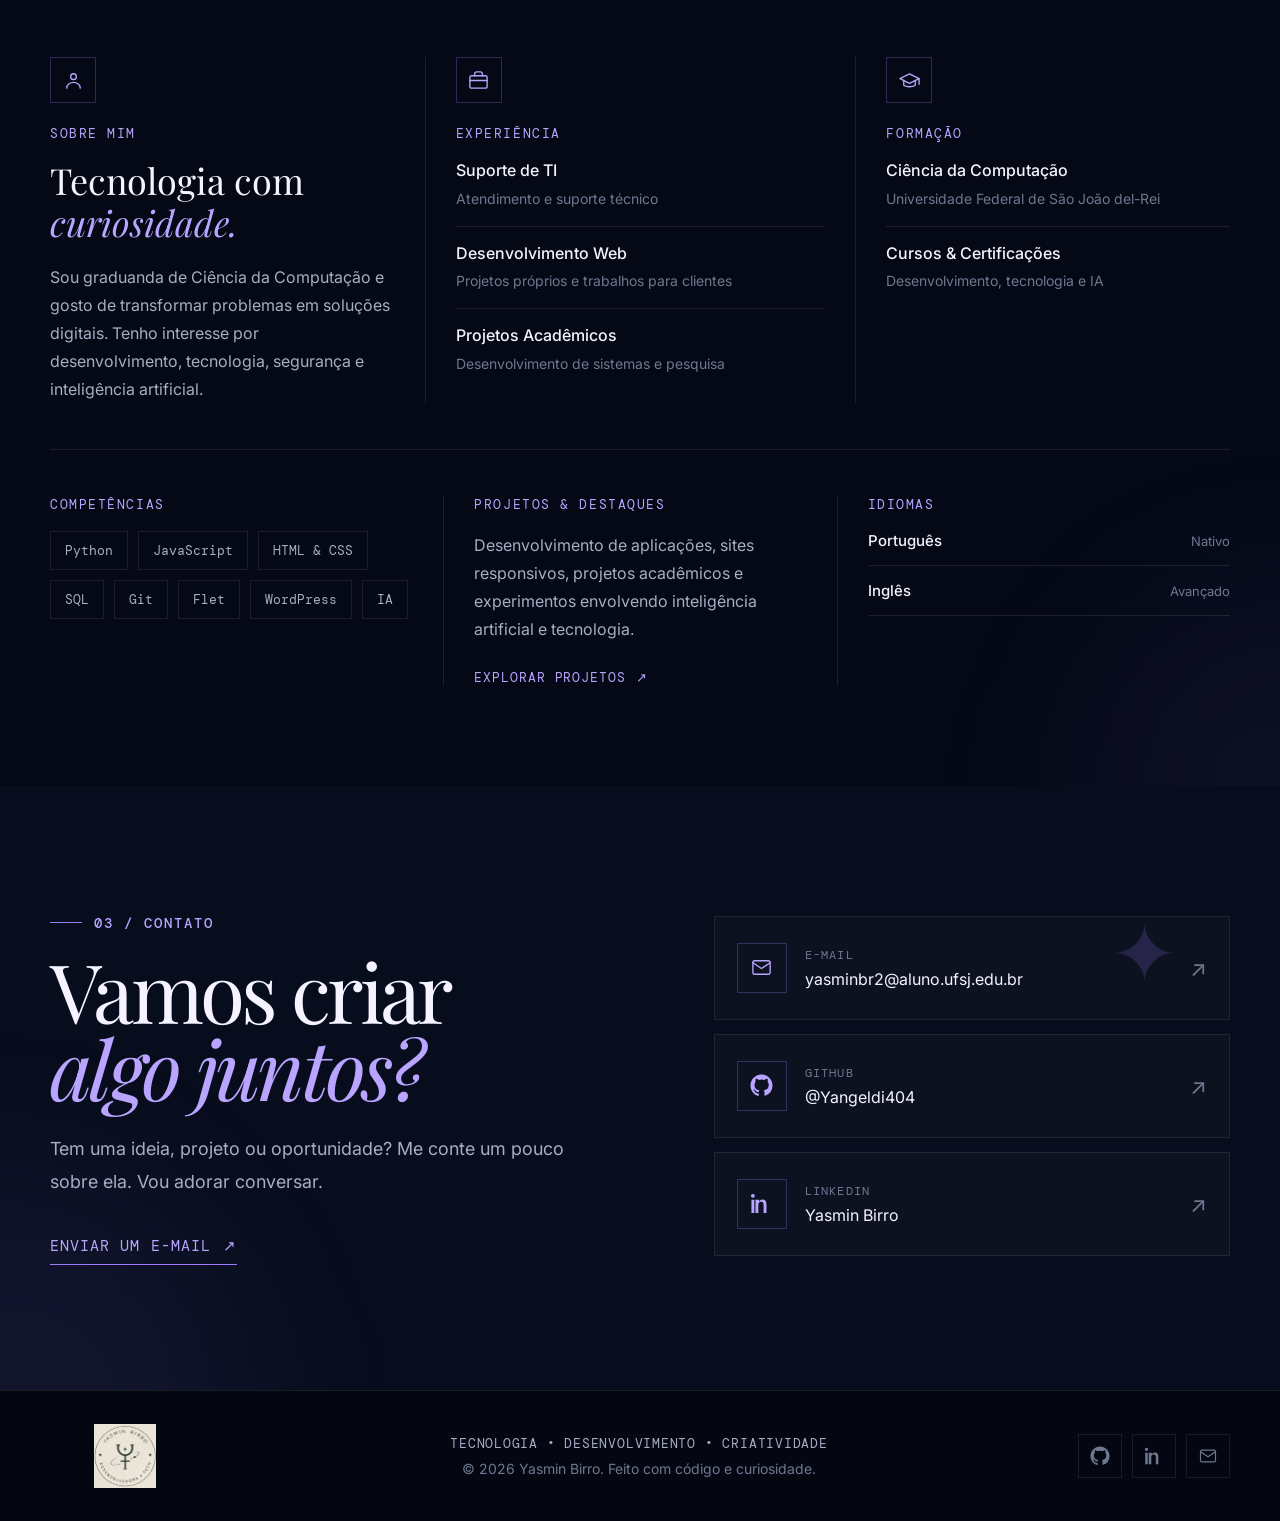
==== commit 1d22ab52: "Update development status from 'Em desenvolvimento' to 'Avançado'" ====
--- a/index.html
+++ b/index.html
@@ -1135,7 +1135,7 @@
                             </strong>
 
                             <span>
-                                Em desenvolvimento
+                                Avançado
                             </span>
 
                         </div>
@@ -1497,4 +1497,4 @@
 
 </body>
 
-</html>+</html>
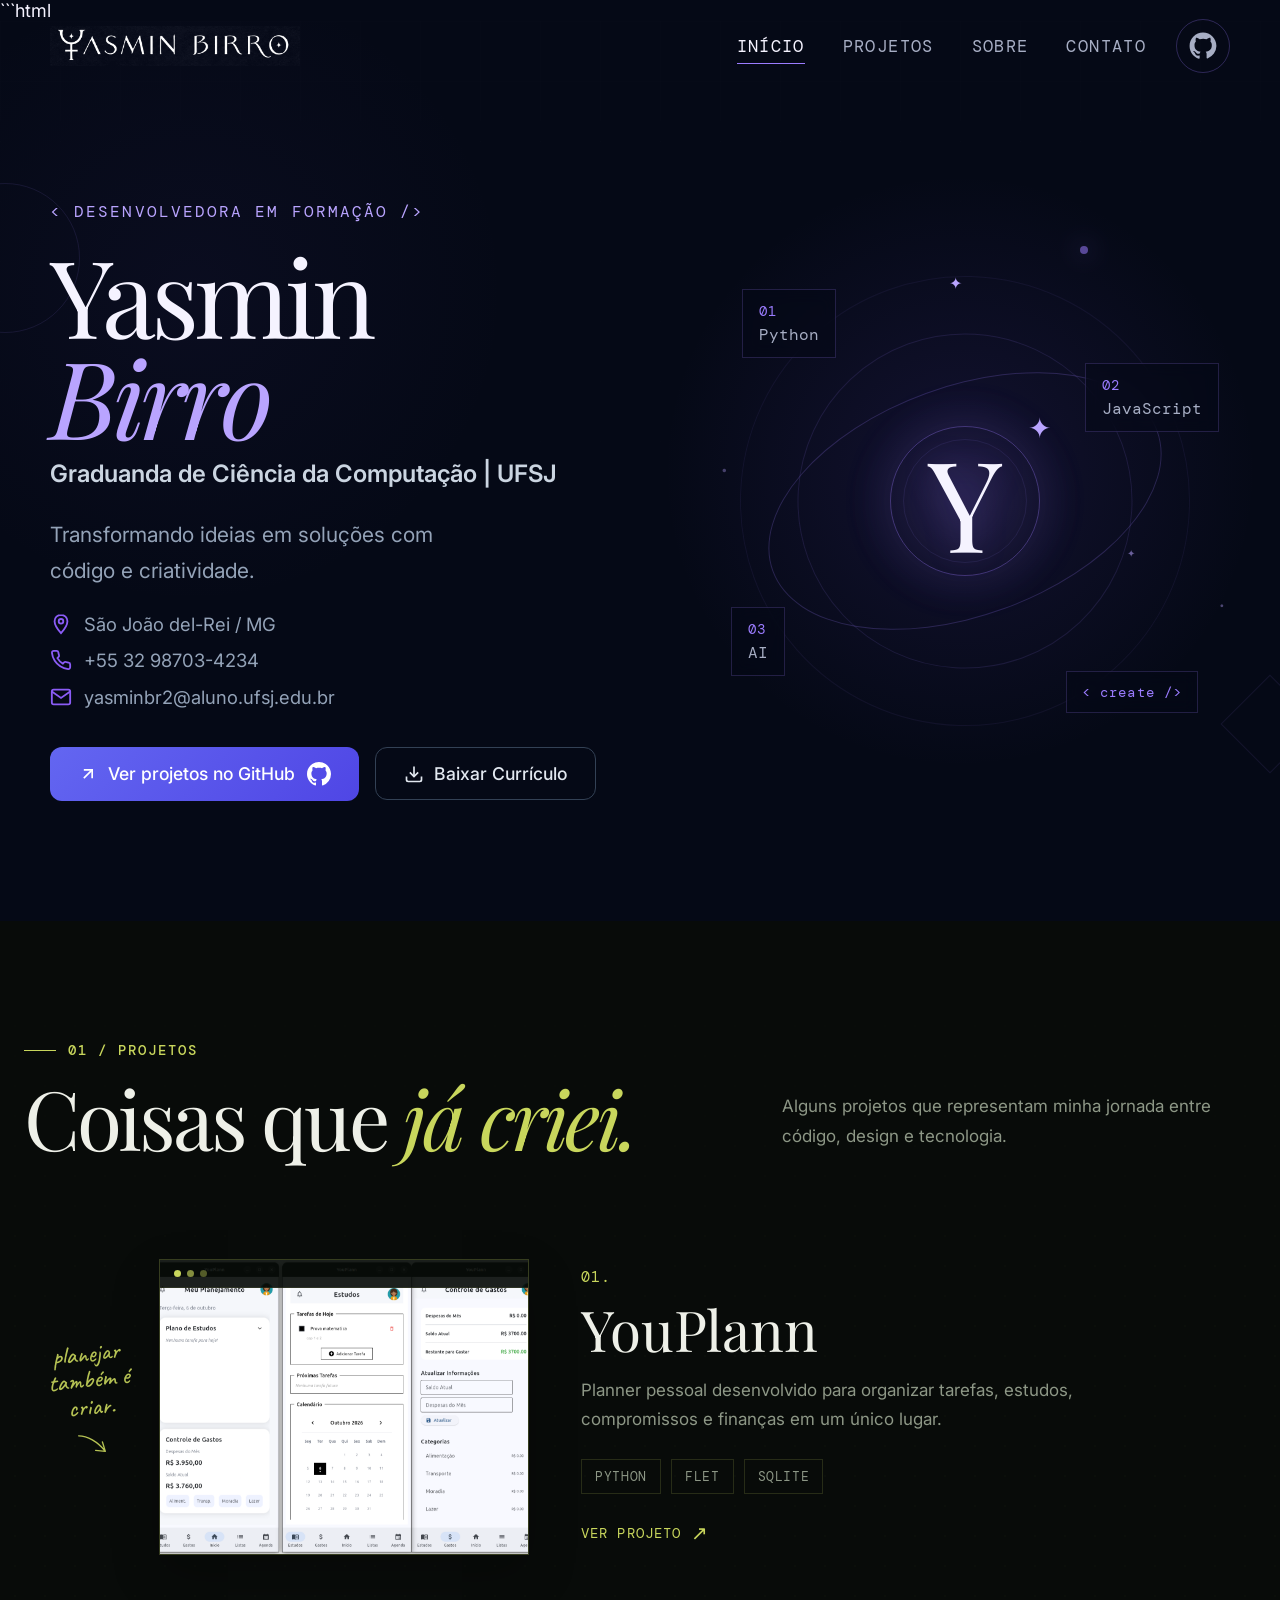
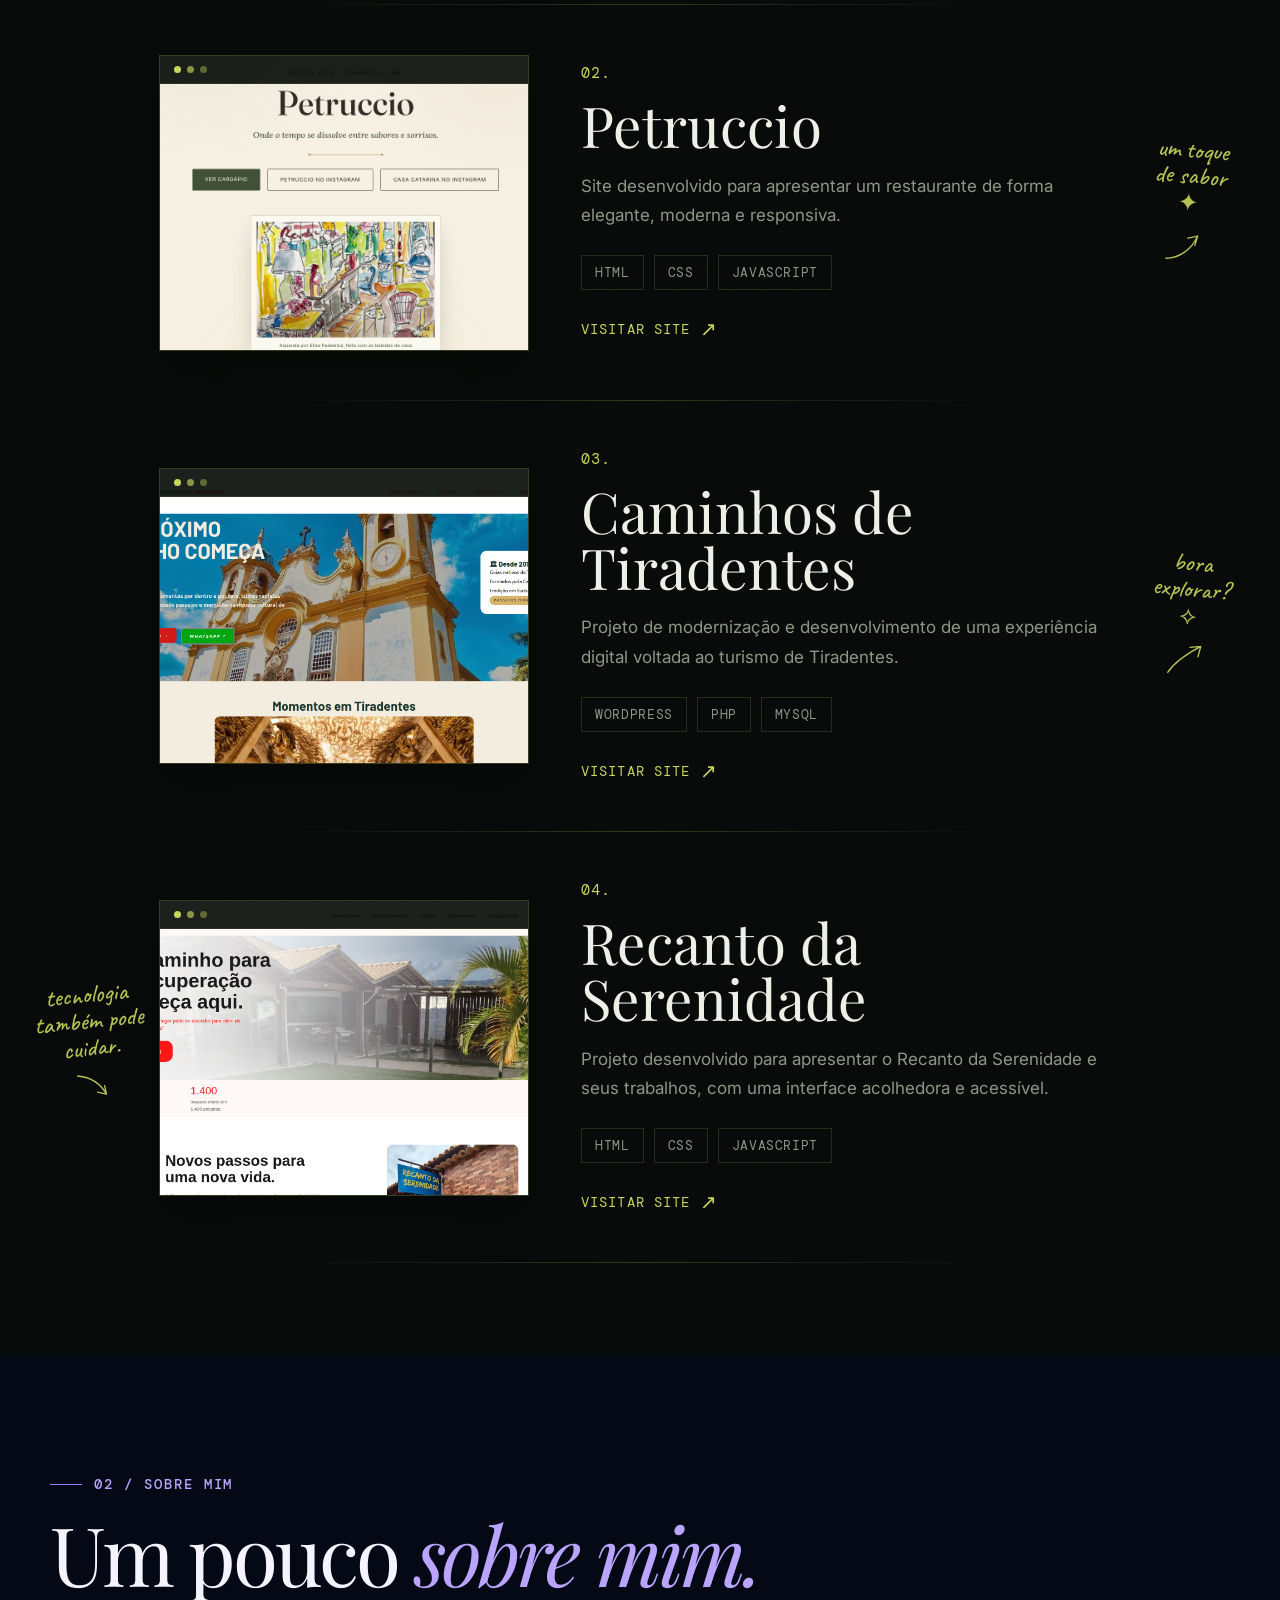
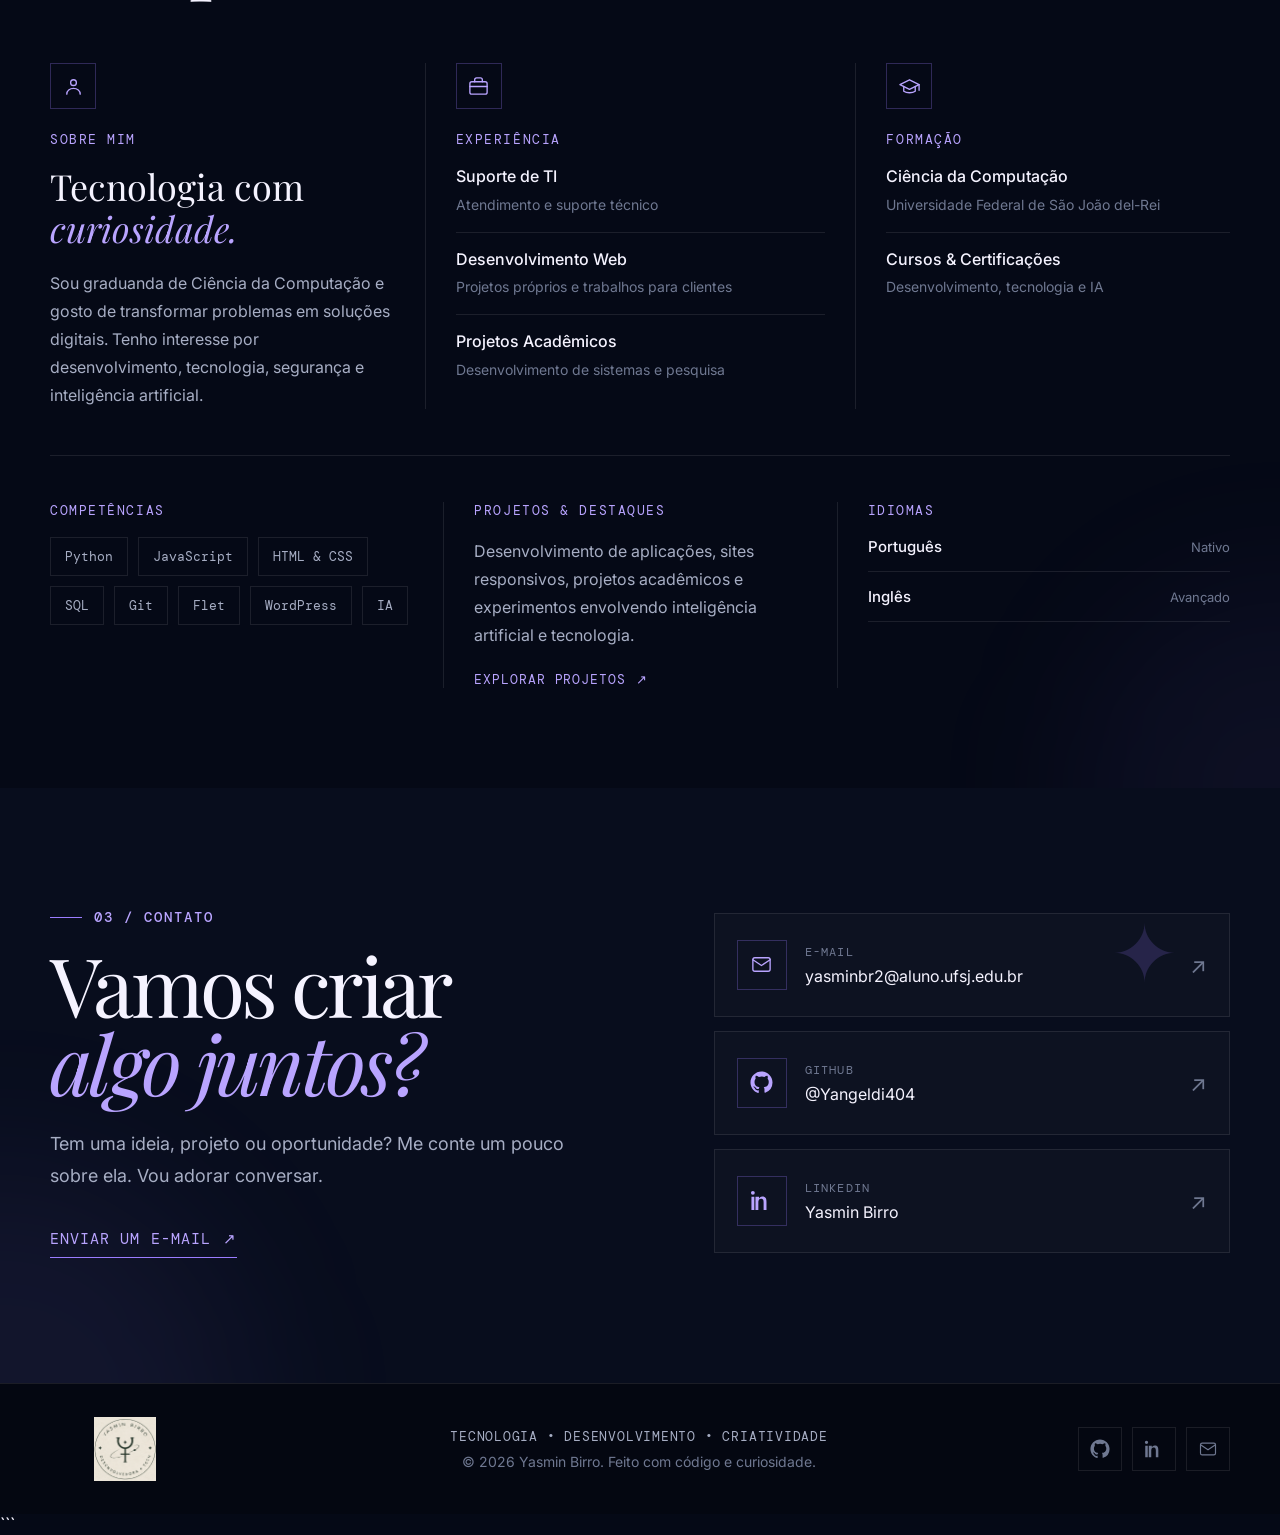
==== commit a548bc4f: "Update index.html" ====
--- a/index.html
+++ b/index.html
@@ -1,3 +1,4 @@
+```html
 <!DOCTYPE html>
 <html lang="pt-BR">
 
@@ -19,14 +20,11 @@
         content="Yasmin Birro"
     >
 
-    <title>Yasmin Birro</title>
-
-    <!-- =====================================================
-         FONTES
-    ====================================================== -->
+    <link rel="icon" type="image/png" href="midias/logo.jpeg">
+
+    <title>Yasmin Birro - Dev</title>
 
     <link rel="preconnect" href="https://fonts.googleapis.com">
-
     <link rel="preconnect" href="https://fonts.gstatic.com" crossorigin>
 
     <link
@@ -34,18 +32,7 @@
         rel="stylesheet"
     >
 
-    <!-- =====================================================
-         CSS
-    ====================================================== -->
-
     <link rel="stylesheet" href="style.css">
-
-
-    <!-- =====================================================
-         FALLBACK
-         Caso o JavaScript não carregue, os elementos
-         .reveal continuam visíveis.
-    ====================================================== -->
 
     <noscript>
         <style>
@@ -68,35 +55,23 @@
 
 </head>
 
-
 <body>
 
-    <!-- =====================================================
-         HEADER
-    ====================================================== -->
-
     <header class="site-header">
 
         <div class="header-inner">
-
-            <!-- Logo -->
 
             <a
                 href="#inicio"
                 class="brand"
                 aria-label="Voltar para o início"
             >
-
                 <img
                     src="midias/assinatura.png"
                     alt="Yasmin Birro"
                     class="brand-logo"
                 >
-
             </a>
-
-
-            <!-- Navegação -->
 
             <nav
                 class="main-nav"
@@ -104,38 +79,23 @@
                 aria-label="Navegação principal"
             >
 
-                <a
-                    href="#inicio"
-                    class="nav-link active"
-                >
+                <a href="#inicio" class="nav-link active">
                     Início
                 </a>
 
-                <a
-                    href="#projetos"
-                    class="nav-link"
-                >
+                <a href="#projetos" class="nav-link">
                     Projetos
                 </a>
 
-                <a
-                    href="#sobre"
-                    class="nav-link"
-                >
+                <a href="#sobre" class="nav-link">
                     Sobre
                 </a>
 
-                <a
-                    href="#contato"
-                    class="nav-link"
-                >
+                <a href="#contato" class="nav-link">
                     Contato
                 </a>
 
             </nav>
-
-
-            <!-- Ações -->
 
             <div class="header-actions">
 
@@ -146,23 +106,16 @@
                     rel="noopener noreferrer"
                     aria-label="GitHub de Yasmin Birro"
                 >
-
                     <svg
                         viewBox="0 0 24 24"
                         class="fill"
                         aria-hidden="true"
                     >
-
                         <path
                             d="M12 .5C5.65.5.5 5.65.5 12c0 5.08 3.29 9.39 7.86 10.91.58.1.79-.25.79-.56v-2.16c-3.2.7-3.87-1.54-3.87-1.54-.53-1.34-1.28-1.7-1.28-1.7-1.05-.72.08-.7.08-.7 1.16.08 1.77 1.2 1.77 1.2 1.03 1.76 2.7 1.25 3.36.96.1-.75.4-1.25.73-1.54-2.55-.29-5.23-1.28-5.23-5.69 0-1.26.45-2.29 1.2-3.1-.12-.3-.52-1.47.11-3.06 0 0 .98-.31 3.2 1.18a11.1 11.1 0 0 1 5.83 0c2.22-1.49 3.2-1.18 3.2-1.18.63 1.59.23 2.76.11 3.06.75.81 1.2 1.84 1.2 3.1 0 4.42-2.69 5.4-5.25 5.68.41.35.78 1.04.78 2.1v3.11c0 .31.21.67.8.56A11.5 11.5 0 0 0 23.5 12C23.5 5.65 18.35.5 12 .5Z"
                         />
-
                     </svg>
-
                 </a>
-
-
-                <!-- Botão menu mobile -->
 
                 <button
                     class="menu-toggle"
@@ -171,11 +124,9 @@
                     aria-expanded="false"
                     aria-controls="main-nav"
                 >
-
                     <span></span>
                     <span></span>
                     <span></span>
-
                 </button>
 
             </div>
@@ -184,1218 +135,1010 @@
 
     </header>
 
-
-<!-- HERO -->
-<section class="hero" id="inicio">
-
-    <div class="decor decor-one" aria-hidden="true"></div>
-    <div class="decor decor-two" aria-hidden="true"></div>
-    <div class="decor decor-three" aria-hidden="true"></div>
-
-    <div class="hero-container">
-
-        <!-- COLUNA 1: TEXTO -->
-        <div class="hero-content reveal">
-
-            <span class="hero-kicker">&lt; Desenvolvedora em formação /&gt;</span>
-
-            <h1 class="hero-title">Yasmin <span>Birro</span></h1>
-
-            <p class="hero-subtitle">Graduanda de Ciência da Computação | UFSJ</p>
-
-            <p class="hero-description">
-                Transformando ideias em soluções com<br>
-                código e criatividade.
-            </p>
-
-            <ul class="hero-contact">
-                <li>
-                    <svg class="icon" viewBox="0 0 24 24" fill="none" stroke="currentColor" stroke-width="2">
-                        <path d="M12 2C8.13 2 5 5.13 5 9c0 5.25 7 13 7 13s7-7.75 7-13c0-3.87-3.13-7-7-7z"/>
-                        <circle cx="12" cy="9" r="2.5"/>
-                    </svg>
-                    São João del-Rei / MG
-                </li>
-
-                <li>
-                    <svg class="icon" viewBox="0 0 24 24" fill="none" stroke="currentColor" stroke-width="2">
-                        <path d="M22 16.92v3a2 2 0 0 1-2.18 2 19.79 19.79 0 0 1-8.63-3.07 19.5 19.5 0 0 1-6-6 19.79 19.79 0 0 1-3.07-8.67A2 2 0 0 1 4.11 2h3a2 2 0 0 1 2 1.72 12.84 12.84 0 0 0 .7 2.81 2 2 0 0 1-.45 2.11L8.09 9.91a16 16 0 0 0 6 6l1.27-1.27a2 2 0 0 1 2.11-.45 12.84 12.84 0 0 0 2.81.7A2 2 0 0 1 22 16.92z"/>
-                    </svg>
-                    <a href="tel:+5532987034234">+55 32 98703-4234</a>
-                </li>
-
-                <li>
-                    <svg class="icon" viewBox="0 0 24 24" fill="none" stroke="currentColor" stroke-width="2">
-                        <path d="M4 4h16c1.1 0 2 .9 2 2v12c0 1.1-.9 2-2 2H4c-1.1 0-2-.9-2-2V6c0-1.1.9-2 2-2z"/>
-                        <polyline points="22,6 12,13 2,6"/>
-                    </svg>
-                    <a href="mailto:yasminbr2@aluno.ufsj.edu.br">yasminbr2@aluno.ufsj.edu.br</a>
-                </li>
-            </ul>
-
-            <div class="hero-actions">
-                <a href="https://github.com/Yangeldi404" target="_blank" rel="noopener noreferrer" class="btn btn-primary">
-                    <svg class="icon-btn" viewBox="0 0 24 24" fill="none" stroke="currentColor" stroke-width="2">
-                        <line x1="7" y1="17" x2="17" y2="7"/>
-                        <polyline points="7 7 17 7 17 17"/>
-                    </svg>
-                    Ver projetos no GitHub
-                    <svg class="icon-github" viewBox="0 0 24 24" fill="currentColor">
-                        <path d="M12 0C5.37 0 0 5.37 0 12c0 5.31 3.435 9.795 8.205 11.385.6.105.825-.255.825-.57 0-.285-.015-1.23-.015-2.235-3.015.555-3.795-.735-4.035-1.41-.135-.345-.72-1.41-1.23-1.695-.42-.225-1.02-.78-.015-.795.945-.015 1.62.87 1.845 1.23 1.08 1.815 2.805 1.305 3.495.99.105-.78.42-1.305.765-1.605-2.67-.3-5.46-1.335-5.46-5.925 0-1.305.465-2.385 1.23-3.225-.12-.3-.54-1.53.12-3.18 0 0 1.005-.315 3.3 1.23.96-.27 1.98-.405 3-.405s2.04.135 3 .405c2.295-1.56 3.3-1.23 3.3-1.23.66 1.65.24 2.88.12 3.18.765.84 1.23 1.905 1.23 3.225 0 4.605-2.805 5.625-5.475 5.925.435.375.81 1.095.81 2.22 0 1.605-.015 2.895-.015 3.3 0 .315.225.69.825.57A12.02 12.02 0 0024 12c0-6.63-5.37-12-12-12z"/>
-                    </svg>
-                </a>
-
-                <a href="midias/curriculo.pdf" download class="btn btn-secondary">
-                    <svg class="icon-btn" viewBox="0 0 24 24" fill="none" stroke="currentColor" stroke-width="2">
-                        <path d="M21 15v4a2 2 0 0 1-2 2H5a2 2 0 0 1-2-2v-4"/>
-                        <polyline points="7 10 12 15 17 10"/>
-                        <line x1="12" y1="15" x2="12" y2="3"/>
-                    </svg>
-                    Baixar Currículo
-                </a>
+    <section class="hero" id="inicio">
+
+        <div class="decor decor-one" aria-hidden="true"></div>
+        <div class="decor decor-two" aria-hidden="true"></div>
+        <div class="decor decor-three" aria-hidden="true"></div>
+
+        <div class="hero-container">
+
+            <div class="hero-content reveal">
+
+                <span class="hero-kicker">&lt; Desenvolvedora em formação /&gt;</span>
+
+                <h1 class="hero-title">Yasmin <span>Birro</span></h1>
+
+                <p class="hero-subtitle">
+                    Graduanda de Ciência da Computação | UFSJ
+                </p>
+
+                <p class="hero-description">
+                    Transformando ideias em soluções com<br>
+                    código e criatividade.
+                </p>
+
+                <ul class="hero-contact">
+
+                    <li>
+                        <svg
+                            class="icon"
+                            viewBox="0 0 24 24"
+                            fill="none"
+                            stroke="currentColor"
+                            stroke-width="2"
+                        >
+                            <path d="M12 2C8.13 2 5 5.13 5 9c0 5.25 7 13 7 13s7-7.75 7-13c0-3.87-3.13-7-7-7z"/>
+                            <circle cx="12" cy="9" r="2.5"/>
+                        </svg>
+                        São João del-Rei / MG
+                    </li>
+
+                    <li>
+                        <svg
+                            class="icon"
+                            viewBox="0 0 24 24"
+                            fill="none"
+                            stroke="currentColor"
+                            stroke-width="2"
+                        >
+                            <path d="M22 16.92v3a2 2 0 0 1-2.18 2 19.79 19.79 0 0 1-8.63-3.07 19.5 19.5 0 0 1-6-6 19.79 19.79 0 0 1-3.07-8.67A2 2 0 0 1 4.11 2h3a2 2 0 0 1 2 1.72 12.84 12.84 0 0 0 .7 2.81 2 2 0 0 1-.45 2.11L8.09 9.91a16 16 0 0 0 6 6l1.27-1.27a2 2 0 0 1 2.11-.45 12.84 12.84 0 0 0 2.81.7A2 2 0 0 1 22 16.92z"/>
+                        </svg>
+                        <a href="tel:+5532987034234">
+                            +55 32 98703-4234
+                        </a>
+                    </li>
+
+                    <li>
+                        <svg
+                            class="icon"
+                            viewBox="0 0 24 24"
+                            fill="none"
+                            stroke="currentColor"
+                            stroke-width="2"
+                        >
+                            <path d="M4 4h16c1.1 0 2 .9 2 2v12c0 1.1-.9 2-2 2H4c-1.1 0-2-.9-2-2V6c0-1.1.9-2 2-2z"/>
+                            <polyline points="22,6 12,13 2,6"/>
+                        </svg>
+                        <a href="mailto:yasminbr2@aluno.ufsj.edu.br">
+                            yasminbr2@aluno.ufsj.edu.br
+                        </a>
+                    </li>
+
+                </ul>
+
+                <div class="hero-actions">
+
+                    <a
+                        href="https://github.com/Yangeldi404"
+                        target="_blank"
+                        rel="noopener noreferrer"
+                        class="btn btn-primary"
+                    >
+                        <svg
+                            class="icon-btn"
+                            viewBox="0 0 24 24"
+                            fill="none"
+                            stroke="currentColor"
+                            stroke-width="2"
+                        >
+                            <line x1="7" y1="17" x2="17" y2="7"/>
+                            <polyline points="7 7 17 7 17 17"/>
+                        </svg>
+
+                        Ver projetos no GitHub
+
+                        <svg
+                            class="icon-github"
+                            viewBox="0 0 24 24"
+                            fill="currentColor"
+                        >
+                            <path
+                                d="M12 0C5.37 0 0 5.37 0 12c0 5.31 3.435 9.795 8.205 11.385.6.105.825-.255.825-.57 0-.285-.015-1.23-.015-2.235-3.015.555-3.795-.735-4.035-1.41-.135-.345-.72-1.41-1.23-1.695-.42-.225-1.02-.78-.015-.795.945-.015 1.62.87 1.845 1.23 1.08 1.815 2.805 1.305 3.495.99.105-.78.42-1.305.765-1.605-2.67-.3-5.46-1.335-5.46-5.925 0-1.305.465-2.385 1.23-3.225-.12-.3-.54-1.53.12-3.18 0 0 1.005-.315 3.3 1.23.96-.27 1.98-.405 3-.405s2.04.135 3 .405c2.295-1.56 3.3-1.23 3.3-1.23.66 1.65.24 2.88.12 3.18.765.84 1.23 1.905 1.23 3.225 0 4.605-2.805 5.625-5.475 5.925.435.375.81 1.095.81 2.22 0 1.605-.015 2.895-.015 3.3 0 .315.225.69.825.57A12.02 12.02 0 0024 12c0-6.63-5.37-12-12-12z"
+                            />
+                        </svg>
+                    </a>
+
+                    <a
+                        href="midias/curriculo.pdf"
+                        download
+                        class="btn btn-secondary"
+                    >
+                        <svg
+                            class="icon-btn"
+                            viewBox="0 0 24 24"
+                            fill="none"
+                            stroke="currentColor"
+                            stroke-width="2"
+                        >
+                            <path d="M21 15v4a2 2 0 0 1-2 2H5a2 2 0 0 1-2-2v-4"/>
+                            <polyline points="7 10 12 15 17 10"/>
+                            <line x1="12" y1="15" x2="12" y2="3"/>
+                        </svg>
+                        Baixar Currículo
+                    </a>
+
+                </div>
+
             </div>
 
+            <div class="hero-universe reveal" aria-hidden="true">
+
+                <div class="universe-glow"></div>
+
+                <div class="orbit orbit-one"></div>
+                <div class="orbit orbit-two"></div>
+                <div class="orbit orbit-three"></div>
+
+                <div class="y-symbol">
+                    <span class="y-star">✦</span>
+                    <span class="y-letter">Y</span>
+                </div>
+
+                <div class="floating-element element-python">
+                    <span>01</span>
+                    <strong>Python</strong>
+                </div>
+
+                <div class="floating-element element-js">
+                    <span>02</span>
+                    <strong>JavaScript</strong>
+                </div>
+
+                <div class="floating-element element-ai">
+                    <span>03</span>
+                    <strong>AI</strong>
+                </div>
+
+                <div class="floating-element element-code">
+                    <span>&lt; create /&gt;</span>
+                </div>
+
+                <span class="star star-one">✦</span>
+                <span class="star star-two">✦</span>
+                <span class="star star-three">·</span>
+                <span class="star star-four">·</span>
+
+            </div>
+
         </div>
 
-        <!-- COLUNA 2: UNIVERSO (agora DENTRO do hero-container) -->
-        <div class="hero-universe reveal" aria-hidden="true">
-
-            <div class="universe-glow"></div>
-
-            <div class="orbit orbit-one"></div>
-            <div class="orbit orbit-two"></div>
-            <div class="orbit orbit-three"></div>
-
-            <div class="y-symbol">
-                <span class="y-star">✦</span>
-                <span class="y-letter">Y</span>
+    </section>
+
+    <section class="projects-section" id="projetos">
+
+        <div class="projects-container">
+
+            <div class="projects-heading reveal">
+
+                <div>
+
+                    <span class="section-label">
+                        01 / projetos
+                    </span>
+
+                    <h2>
+                        Coisas que
+                        <em>já criei.</em>
+                    </h2>
+
+                </div>
+
+                <p>
+                    Alguns projetos que representam minha
+                    jornada entre código, design e tecnologia.
+                </p>
+
             </div>
 
-            <div class="floating-element element-python"><span>01</span><strong>Python</strong></div>
-            <div class="floating-element element-js"><span>02</span><strong>JavaScript</strong></div>
-            <div class="floating-element element-ai"><span>03</span><strong>AI</strong></div>
-            <div class="floating-element element-code"><span>&lt; create /&gt;</span></div>
-
-            <span class="star star-one">✦</span>
-            <span class="star star-two">✦</span>
-            <span class="star star-three">·</span>
-            <span class="star star-four">·</span>
-
-        </div>
-
-    </div>
-
-</section>
-
-
-        <!-- =================================================
-             PROJETOS
-        ================================================== -->
-
-        <section
-            class="projects-section"
-            id="projetos"
-        >
-
-            <div class="projects-container">
-
-                <!-- Cabeçalho -->
-
-                <div class="projects-heading reveal">
-
-                    <div>
-
-                        <span class="section-label">
-                            01 / projetos
+            <div class="projects-list">
+
+                <article
+                    class="project-item reveal"
+                    data-project="01"
+                >
+
+                    <a
+                        href="https://github.com/Yangeldi404/youplann"
+                        class="project-image-link"
+                        target="_blank"
+                        rel="noopener noreferrer"
+                        aria-label="Ver YouPlann no GitHub"
+                    >
+
+                        <div class="project-image">
+
+                            <div
+                                class="project-window-bar"
+                                aria-hidden="true"
+                            >
+                                <span></span>
+                                <span></span>
+                                <span></span>
+                            </div>
+
+                            <img
+                                src="midias/projetos/youplannp.png"
+                                alt="Interface do projeto YouPlann"
+                                loading="lazy"
+                            >
+
+                        </div>
+
+                    </a>
+
+                    <div class="project-info">
+
+                        <span class="project-number">
+                            01.
                         </span>
 
-                        <h2>
-                            Coisas que
-                            <em>já criei.</em>
-                        </h2>
-
-                    </div>
-
-
-                    <p>
-
-                        Alguns projetos que representam minha
-                        jornada entre código, design e tecnologia.
-
-                    </p>
-
-                </div>
-
-
-                <!-- Lista de projetos -->
-
-                <div class="projects-list">
-
-
-                    <!-- =====================================
-                         YOUPLANN
-                    ====================================== -->
-
-                    <article
-                        class="project-item reveal"
-                        data-project="01"
-                    >
+                        <h3>
+                            YouPlann
+                        </h3>
+
+                        <p>
+                            Planner pessoal desenvolvido para
+                            organizar tarefas, estudos, compromissos
+                            e finanças em um único lugar.
+                        </p>
+
+                        <div class="project-tags">
+                            <span>Python</span>
+                            <span>Flet</span>
+                            <span>SQLite</span>
+                        </div>
 
                         <a
                             href="https://github.com/Yangeldi404/youplann"
-                            class="project-image-link"
+                            class="project-link"
                             target="_blank"
                             rel="noopener noreferrer"
-                            aria-label="Ver YouPlann no GitHub"
-                        >
-
-                            <div class="project-image">
-
-                                <!-- Barra da janela -->
-
-                                <div
-                                    class="project-window-bar"
-                                    aria-hidden="true"
-                                >
-
-                                    <span></span>
-                                    <span></span>
-                                    <span></span>
-
-                                </div>
-
-
-                                <img
-                                    src="midias/projetos/youplannp.png"
-                                    alt="Interface do projeto YouPlann"
-                                    loading="lazy"
-                                >
-
+                        >
+                            ver projeto
+                            <span aria-hidden="true">↗</span>
+                        </a>
+
+                    </div>
+
+                    <div
+                        class="doodle doodle-left"
+                        aria-hidden="true"
+                    >
+
+                        <p>
+                            planejar
+                            <br>
+                            também é
+                            <br>
+                            criar.
+                        </p>
+
+                        <svg
+                            viewBox="0 0 48 48"
+                            class="doodle-arrow stroke"
+                        >
+                            <path
+                                d="M7 7c9 1 19 8 26 19M33 26l-2-10M33 26l-10-2"
+                            />
+                        </svg>
+
+                    </div>
+
+                </article>
+
+                <article
+                    class="project-item reveal"
+                    data-project="02"
+                >
+
+                    <a
+                        href="https://yangeldi404.github.io/petruccio/"
+                        class="project-image-link"
+                        target="_blank"
+                        rel="noopener noreferrer"
+                        aria-label="Visitar projeto Petruccio"
+                    >
+
+                        <div class="project-image">
+
+                            <div
+                                class="project-window-bar"
+                                aria-hidden="true"
+                            >
+                                <span></span>
+                                <span></span>
+                                <span></span>
                             </div>
 
-                        </a>
-
-
-                        <div class="project-info">
-
-                            <span class="project-number">
-                                01.
-                            </span>
-
-
-                            <h3>
-                                YouPlann
-                            </h3>
-
-
-                            <p>
-
-                                Planner pessoal desenvolvido para
-                                organizar tarefas, estudos, compromissos
-                                e finanças em um único lugar.
-
-                            </p>
-
-
-                            <div class="project-tags">
-
-                                <span>Python</span>
-                                <span>Flet</span>
-                                <span>SQLite</span>
-
-                            </div>
-
-
-                            <a
-                                href="https://github.com/Yangeldi404/youplann"
-                                class="project-link"
-                                target="_blank"
-                                rel="noopener noreferrer"
+                            <img
+                                src="midias/projetos/petruccio.png"
+                                alt="Interface do site Petruccio"
+                                loading="lazy"
                             >
 
-                                ver projeto
-                                <span aria-hidden="true">↗</span>
-
-                            </a>
-
                         </div>
 
-
-                        <!-- Comentário desenhado -->
-
-                        <div
-                            class="doodle doodle-left"
-                            aria-hidden="true"
-                        >
-
-                            <p>
-                                planejar
-                                <br>
-                                também é
-                                <br>
-                                criar.
-                            </p>
-
-                            <svg
-                                viewBox="0 0 48 48"
-                                class="doodle-arrow stroke"
-                            >
-
-                                <path
-                                    d="M7 7c9 1 19 8 26 19M33 26l-2-10M33 26l-10-2"
-                                />
-
-                            </svg>
-
+                    </a>
+
+                    <div class="project-info">
+
+                        <span class="project-number">
+                            02.
+                        </span>
+
+                        <h3>
+                            Petruccio
+                        </h3>
+
+                        <p>
+                            Site desenvolvido para apresentar
+                            um restaurante de forma elegante,
+                            moderna e responsiva.
+                        </p>
+
+                        <div class="project-tags">
+                            <span>HTML</span>
+                            <span>CSS</span>
+                            <span>JavaScript</span>
                         </div>
-
-                    </article>
-
-
-
-                    <!-- =====================================
-                         PETRUCCIO
-                    ====================================== -->
-
-                    <article
-                        class="project-item reveal"
-                        data-project="02"
-                    >
 
                         <a
                             href="https://yangeldi404.github.io/petruccio/"
-                            class="project-image-link"
+                            class="project-link"
                             target="_blank"
                             rel="noopener noreferrer"
-                            aria-label="Visitar projeto Petruccio"
-                        >
-
-                            <div class="project-image">
-
-                                <div
-                                    class="project-window-bar"
-                                    aria-hidden="true"
-                                >
-
-                                    <span></span>
-                                    <span></span>
-                                    <span></span>
-
-                                </div>
-
-
-                                <img
-                                    src="midias/projetos/petruccio.png"
-                                    alt="Interface do site Petruccio"
-                                    loading="lazy"
-                                >
-
+                        >
+                            visitar site
+                            <span aria-hidden="true">↗</span>
+                        </a>
+
+                    </div>
+
+                    <div
+                        class="doodle doodle-right"
+                        aria-hidden="true"
+                    >
+
+                        <p>
+                            um toque
+                            <br>
+                            de sabor
+                            <br>
+                            ✦
+                        </p>
+
+                        <svg
+                            viewBox="0 0 48 48"
+                            class="doodle-arrow stroke"
+                        >
+                            <path
+                                d="M5 38c13-1 26-11 31-26M36 12l-10 3M36 12l-2 10"
+                            />
+                        </svg>
+
+                    </div>
+
+                </article>
+
+                <article
+                    class="project-item reveal"
+                    data-project="03"
+                >
+
+                    <a
+                        href="https://caminhosdetiradentes.com.br"
+                        class="project-image-link"
+                        target="_blank"
+                        rel="noopener noreferrer"
+                        aria-label="Visitar Caminhos de Tiradentes"
+                    >
+
+                        <div class="project-image">
+
+                            <div
+                                class="project-window-bar"
+                                aria-hidden="true"
+                            >
+                                <span></span>
+                                <span></span>
+                                <span></span>
                             </div>
 
-                        </a>
-
-
-                        <div class="project-info">
-
-                            <span class="project-number">
-                                02.
-                            </span>
-
-
-                            <h3>
-                                Petruccio
-                            </h3>
-
-
-                            <p>
-
-                                Site desenvolvido para apresentar
-                                um restaurante de forma elegante,
-                                moderna e responsiva.
-
-                            </p>
-
-
-                            <div class="project-tags">
-
-                                <span>HTML</span>
-                                <span>CSS</span>
-                                <span>JavaScript</span>
-
-                            </div>
-
-
-                            <a
-                                href="https://yangeldi404.github.io/petruccio/"
-                                class="project-link"
-                                target="_blank"
-                                rel="noopener noreferrer"
+                            <img
+                                src="midias/projetos/caminhos.png"
+                                alt="Interface do site Caminhos de Tiradentes"
+                                loading="lazy"
                             >
 
-                                visitar site
-                                <span aria-hidden="true">↗</span>
-
-                            </a>
-
                         </div>
 
-
-                        <div
-                            class="doodle doodle-right"
-                            aria-hidden="true"
-                        >
-
-                            <p>
-                                um toque
-                                <br>
-                                de sabor
-                                <br>
-                                ✦
-                            </p>
-
-                            <svg
-                                viewBox="0 0 48 48"
-                                class="doodle-arrow stroke"
-                            >
-
-                                <path
-                                    d="M5 38c13-1 26-11 31-26M36 12l-10 3M36 12l-2 10"
-                                />
-
-                            </svg>
-
+                    </a>
+
+                    <div class="project-info">
+
+                        <span class="project-number">
+                            03.
+                        </span>
+
+                        <h3>
+                            Caminhos de Tiradentes
+                        </h3>
+
+                        <p>
+                            Projeto de modernização e desenvolvimento
+                            de uma experiência digital voltada ao
+                            turismo de Tiradentes.
+                        </p>
+
+                        <div class="project-tags">
+                            <span>WordPress</span>
+                            <span>PHP</span>
+                            <span>MySQL</span>
                         </div>
-
-                    </article>
-
-
-
-                    <!-- =====================================
-                         CAMINHOS DE TIRADENTES
-                    ====================================== -->
-
-                    <article
-                        class="project-item reveal"
-                        data-project="03"
-                    >
 
                         <a
                             href="https://caminhosdetiradentes.com.br"
-                            class="project-image-link"
+                            class="project-link"
                             target="_blank"
                             rel="noopener noreferrer"
-                            aria-label="Visitar Caminhos de Tiradentes"
-                        >
-
-                            <div class="project-image">
-
-                                <div
-                                    class="project-window-bar"
-                                    aria-hidden="true"
-                                >
-
-                                    <span></span>
-                                    <span></span>
-                                    <span></span>
-
-                                </div>
-
-
-                                <img
-                                    src="midias/projetos/caminhos.png"
-                                    alt="Interface do site Caminhos de Tiradentes"
-                                    loading="lazy"
-                                >
-
+                        >
+                            visitar site
+                            <span aria-hidden="true">↗</span>
+                        </a>
+
+                    </div>
+
+                    <div
+                        class="doodle doodle-right"
+                        aria-hidden="true"
+                    >
+
+                        <p>
+                            bora
+                            <br>
+                            explorar?
+                            <br>
+                            ⟡
+                        </p>
+
+                        <svg
+                            viewBox="0 0 48 48"
+                            class="doodle-arrow stroke"
+                        >
+                            <path
+                                d="M7 39C13 28 25 18 39 9M39 9l-11 2M39 9l-2 11"
+                            />
+                        </svg>
+
+                    </div>
+
+                </article>
+
+                <article
+                    class="project-item reveal"
+                    data-project="04"
+                >
+
+                    <a
+                        href="https://recantodaserenidade.com.br"
+                        class="project-image-link"
+                        target="_blank"
+                        rel="noopener noreferrer"
+                        aria-label="Visitar Recanto da Serenidade"
+                    >
+
+                        <div class="project-image">
+
+                            <div
+                                class="project-window-bar"
+                                aria-hidden="true"
+                            >
+                                <span></span>
+                                <span></span>
+                                <span></span>
                             </div>
 
-                        </a>
-
-
-                        <div class="project-info">
-
-                            <span class="project-number">
-                                03.
-                            </span>
-
-
-                            <h3>
-                                Caminhos de Tiradentes
-                            </h3>
-
-
-                            <p>
-
-                                Projeto de modernização e desenvolvimento
-                                de uma experiência digital voltada ao
-                                turismo de Tiradentes.
-
-                            </p>
-
-
-                            <div class="project-tags">
-
-                                <span>WordPress</span>
-                                <span>PHP</span>
-                                <span>MySQL</span>
-
-                            </div>
-
-
-                            <a
-                                href="https://caminhosdetiradentes.com.br"
-                                class="project-link"
-                                target="_blank"
-                                rel="noopener noreferrer"
+                            <img
+                                src="midias/projetos/recanto.png"
+                                alt="Interface do site Recanto da Serenidade"
+                                loading="lazy"
                             >
 
-                                visitar site
-                                <span aria-hidden="true">↗</span>
-
-                            </a>
-
                         </div>
 
-
-                        <div
-                            class="doodle doodle-right"
-                            aria-hidden="true"
-                        >
-
-                            <p>
-                                bora
-                                <br>
-                                explorar?
-                                <br>
-                                ⟡
-                            </p>
-
-                            <svg
-                                viewBox="0 0 48 48"
-                                class="doodle-arrow stroke"
-                            >
-
-                                <path
-                                    d="M7 39C13 28 25 18 39 9M39 9l-11 2M39 9l-2 11"
-                                />
-
-                            </svg>
-
+                    </a>
+
+                    <div class="project-info">
+
+                        <span class="project-number">
+                            04.
+                        </span>
+
+                        <h3>
+                            Recanto da Serenidade
+                        </h3>
+
+                        <p>
+                            Projeto desenvolvido para apresentar
+                            o Recanto da Serenidade e seus trabalhos,
+                            com uma interface acolhedora e acessível.
+                        </p>
+
+                        <div class="project-tags">
+                            <span>HTML</span>
+                            <span>CSS</span>
+                            <span>JavaScript</span>
                         </div>
-
-                    </article>
-
-
-
-                    <!-- =====================================
-                         RECANTO DA SERENIDADE
-                    ====================================== -->
-
-                    <article
-                        class="project-item reveal"
-                        data-project="04"
-                    >
 
                         <a
                             href="https://recantodaserenidade.com.br"
-                            class="project-image-link"
+                            class="project-link"
                             target="_blank"
                             rel="noopener noreferrer"
-                            aria-label="Visitar Recanto da Serenidade"
-                        >
-
-                            <div class="project-image">
-
-                                <div
-                                    class="project-window-bar"
-                                    aria-hidden="true"
-                                >
-
-                                    <span></span>
-                                    <span></span>
-                                    <span></span>
-
-                                </div>
-
-
-                                <img
-                                    src="midias/projetos/recanto.png"
-                                    alt="Interface do site Recanto da Serenidade"
-                                    loading="lazy"
-                                >
-
-                            </div>
-
+                        >
+                            visitar site
+                            <span aria-hidden="true">↗</span>
                         </a>
 
-
-                        <div class="project-info">
-
-                            <span class="project-number">
-                                04.
-                            </span>
-
-
-                            <h3>
-                                Recanto da Serenidade
-                            </h3>
-
-
-                            <p>
-
-                                Projeto desenvolvido para apresentar
-                                o Recanto da Serenidade e seus trabalhos,
-                                com uma interface acolhedora e acessível.
-
-                            </p>
-
-
-                            <div class="project-tags">
-
-                                <span>HTML</span>
-                                <span>CSS</span>
-                                <span>JavaScript</span>
-
-                            </div>
-
-
-                            <a
-                                href="https://recantodaserenidade.com.br"
-                                class="project-link"
-                                target="_blank"
-                                rel="noopener noreferrer"
-                            >
-
-                                visitar site
-                                <span aria-hidden="true">↗</span>
-
-                            </a>
-
-                        </div>
-
-
-                        <div
-                            class="doodle doodle-left"
-                            aria-hidden="true"
-                        >
-
-                            <p>
-                                tecnologia
-                                <br>
-                                também pode
-                                <br>
-                                cuidar.
-                            </p>
-
-                            <svg
-                                viewBox="0 0 48 48"
-                                class="doodle-arrow stroke"
-                            >
-
-                                <path
-                                    d="M6 6c10 2 22 8 28 22M34 28l-1-9M34 28l-9-3"
-                                />
-
-                            </svg>
-
-                        </div>
-
-                    </article>
+                    </div>
+
+                    <div
+                        class="doodle doodle-left"
+                        aria-hidden="true"
+                    >
+
+                        <p>
+                            tecnologia
+                            <br>
+                            também pode
+                            <br>
+                            cuidar.
+                        </p>
+
+                        <svg
+                            viewBox="0 0 48 48"
+                            class="doodle-arrow stroke"
+                        >
+                            <path
+                                d="M6 6c10 2 22 8 28 22M34 28l-1-9M34 28l-9-3"
+                            />
+                        </svg>
+
+                    </div>
+
+                </article>
+
+            </div>
+
+        </div>
+
+    </section>
+
+    <section class="cv-section" id="sobre">
+
+        <div class="cv-container">
+
+            <div class="cv-heading reveal">
+
+                <span class="section-label">
+                    02 / sobre mim
+                </span>
+
+                <h2>
+                    Um pouco
+                    <em>sobre mim.</em>
+                </h2>
+
+            </div>
+
+            <div class="cv-row cv-row-top">
+
+                <div class="cv-col reveal">
+
+                    <span class="cv-icon" aria-hidden="true">
+
+                        <svg
+                            viewBox="0 0 24 24"
+                            class="stroke"
+                        >
+                            <circle cx="12" cy="8" r="3"/>
+                            <path d="M5 20c0-3.5 3-6 7-6s7 2.5 7 6"/>
+                        </svg>
+
+                    </span>
+
+                    <span class="cv-label">
+                        Sobre mim
+                    </span>
+
+                    <h3>
+                        Tecnologia com
+                        <em>curiosidade.</em>
+                    </h3>
+
+                    <p>
+                        Sou graduanda de Ciência da Computação
+                        e gosto de transformar problemas em soluções
+                        digitais. Tenho interesse por desenvolvimento,
+                        tecnologia, segurança e inteligência artificial.
+                    </p>
 
                 </div>
 
+                <div class="cv-col reveal">
+
+                    <span class="cv-icon" aria-hidden="true">
+
+                        <svg
+                            viewBox="0 0 24 24"
+                            class="stroke"
+                        >
+                            <rect
+                                x="3"
+                                y="7"
+                                width="18"
+                                height="13"
+                                rx="2"
+                            />
+                            <path
+                                d="M8 7V5a2 2 0 0 1 2-2h4a2 2 0 0 1 2 2v2"
+                            />
+                            <path d="M3 12h18"/>
+                        </svg>
+
+                    </span>
+
+                    <span class="cv-label">
+                        Experiência
+                    </span>
+
+                    <div class="cv-item">
+
+                        <strong>
+                            Suporte de TI
+                        </strong>
+
+                        <span>
+                            Atendimento e suporte técnico
+                        </span>
+
+                    </div>
+
+                    <div class="cv-item">
+
+                        <strong>
+                            Desenvolvimento Web
+                        </strong>
+
+                        <span>
+                            Projetos próprios e trabalhos para clientes
+                        </span>
+
+                    </div>
+
+                    <div class="cv-item">
+
+                        <strong>
+                            Projetos Acadêmicos
+                        </strong>
+
+                        <span>
+                            Desenvolvimento de sistemas e pesquisa
+                        </span>
+
+                    </div>
+
+                </div>
+
+                <div class="cv-col reveal">
+
+                    <span class="cv-icon" aria-hidden="true">
+
+                        <svg
+                            viewBox="0 0 24 24"
+                            class="stroke"
+                        >
+                            <path d="M2 10l10-5 10 5-10 5L2 10Z"/>
+                            <path d="M6 12v5c3 2 9 2 12 0v-5"/>
+                            <path d="M22 10v6"/>
+                        </svg>
+
+                    </span>
+
+                    <span class="cv-label">
+                        Formação
+                    </span>
+
+                    <div class="cv-item">
+
+                        <strong>
+                            Ciência da Computação
+                        </strong>
+
+                        <span>
+                            Universidade Federal de São João del-Rei
+                        </span>
+
+                    </div>
+
+                    <div class="cv-item">
+
+                        <strong>
+                            Cursos & Certificações
+                        </strong>
+
+                        <span>
+                            Desenvolvimento, tecnologia e IA
+                        </span>
+
+                    </div>
+
+                </div>
+
             </div>
 
-        </section>
-
-
-
-        <!-- =================================================
-             SOBRE
-        ================================================== -->
-
-        <section
-            class="cv-section"
-            id="sobre"
-        >
-
-            <div class="cv-container">
-
-
-                <div class="cv-heading reveal">
-
-                    <span class="section-label">
-                        02 / sobre mim
-                    </span>
-
-                    <h2>
-                        Um pouco
-                        <em>sobre mim.</em>
-                    </h2>
+            <div class="cv-row cv-row-bottom">
+
+                <div class="cv-col reveal">
+
+                    <span class="cv-label">
+                        Competências
+                    </span>
+
+                    <div class="skills-list">
+                        <span>Python</span>
+                        <span>JavaScript</span>
+                        <span>HTML & CSS</span>
+                        <span>SQL</span>
+                        <span>Git</span>
+                        <span>Flet</span>
+                        <span>WordPress</span>
+                        <span>IA</span>
+                    </div>
 
                 </div>
 
-
-
-                <!-- Linha superior -->
-
-                <div class="cv-row cv-row-top">
-
-                    <!-- Sobre -->
-
-                    <div class="cv-col reveal">
-
-                        <span
-                            class="cv-icon"
-                            aria-hidden="true"
-                        >
-
-                            <svg
-                                viewBox="0 0 24 24"
-                                class="stroke"
-                            >
-
-                                <circle
-                                    cx="12"
-                                    cy="8"
-                                    r="3"
-                                />
-
-                                <path
-                                    d="M5 20c0-3.5 3-6 7-6s7 2.5 7 6"
-                                />
-
-                            </svg>
-
+                <div class="cv-col reveal">
+
+                    <span class="cv-label">
+                        Projetos & destaques
+                    </span>
+
+                    <p class="cv-highlight">
+                        Desenvolvimento de aplicações,
+                        sites responsivos, projetos acadêmicos
+                        e experimentos envolvendo inteligência
+                        artificial e tecnologia.
+                    </p>
+
+                    <a
+                        href="#projetos"
+                        class="text-link"
+                    >
+                        explorar projetos
+                        <span aria-hidden="true">↗</span>
+                    </a>
+
+                </div>
+
+                <div class="cv-col reveal">
+
+                    <span class="cv-label">
+                        Idiomas
+                    </span>
+
+                    <div class="language-item">
+
+                        <strong>
+                            Português
+                        </strong>
+
+                        <span>
+                            Nativo
                         </span>
 
-
-                        <span class="cv-label">
-                            Sobre mim
+                    </div>
+
+                    <div class="language-item">
+
+                        <strong>
+                            Inglês
+                        </strong>
+
+                        <span>
+                            Avançado
                         </span>
 
-
-                        <h3>
-                            Tecnologia com
-                            <em>curiosidade.</em>
-                        </h3>
-
-
-                        <p>
-
-                            Sou graduanda de Ciência da Computação
-                            e gosto de transformar problemas em soluções
-                            digitais. Tenho interesse por desenvolvimento,
-                            tecnologia, segurança e inteligência artificial.
-
-                        </p>
-
-                    </div>
-
-
-
-                    <!-- Experiência -->
-
-                    <div class="cv-col reveal">
-
-                        <span
-                            class="cv-icon"
-                            aria-hidden="true"
-                        >
-
-                            <svg
-                                viewBox="0 0 24 24"
-                                class="stroke"
-                            >
-
-                                <rect
-                                    x="3"
-                                    y="7"
-                                    width="18"
-                                    height="13"
-                                    rx="2"
-                                />
-
-                                <path
-                                    d="M8 7V5a2 2 0 0 1 2-2h4a2 2 0 0 1 2 2v2"
-                                />
-
-                                <path
-                                    d="M3 12h18"
-                                />
-
-                            </svg>
-
-                        </span>
-
-
-                        <span class="cv-label">
-                            Experiência
-                        </span>
-
-
-                        <div class="cv-item">
-
-                            <strong>
-                                Suporte de TI
-                            </strong>
-
-                            <span>
-                                Atendimento e suporte técnico
-                            </span>
-
-                        </div>
-
-
-                        <div class="cv-item">
-
-                            <strong>
-                                Desenvolvimento Web
-                            </strong>
-
-                            <span>
-                                Projetos próprios e trabalhos para clientes
-                            </span>
-
-                        </div>
-
-
-                        <div class="cv-item">
-
-                            <strong>
-                                Projetos Acadêmicos
-                            </strong>
-
-                            <span>
-                                Desenvolvimento de sistemas e pesquisa
-                            </span>
-
-                        </div>
-
-                    </div>
-
-
-
-                    <!-- Formação -->
-
-                    <div class="cv-col reveal">
-
-                        <span
-                            class="cv-icon"
-                            aria-hidden="true"
-                        >
-
-                            <svg
-                                viewBox="0 0 24 24"
-                                class="stroke"
-                            >
-
-                                <path
-                                    d="M2 10l10-5 10 5-10 5L2 10Z"
-                                />
-
-                                <path
-                                    d="M6 12v5c3 2 9 2 12 0v-5"
-                                />
-
-                                <path
-                                    d="M22 10v6"
-                                />
-
-                            </svg>
-
-                        </span>
-
-
-                        <span class="cv-label">
-                            Formação
-                        </span>
-
-
-                        <div class="cv-item">
-
-                            <strong>
-                                Ciência da Computação
-                            </strong>
-
-                            <span>
-                                Universidade Federal de São João del-Rei
-                            </span>
-
-                        </div>
-
-
-                        <div class="cv-item">
-
-                            <strong>
-                                Cursos & Certificações
-                            </strong>
-
-                            <span>
-                                Desenvolvimento, tecnologia e IA
-                            </span>
-
-                        </div>
-
                     </div>
 
                 </div>
 
-
-
-                <!-- Linha inferior -->
-
-                <div class="cv-row cv-row-bottom">
-
-                    <!-- Competências -->
-
-                    <div class="cv-col reveal">
-
-                        <span class="cv-label">
-                            Competências
-                        </span>
-
-
-                        <div class="skills-list">
-
-                            <span>Python</span>
-                            <span>JavaScript</span>
-                            <span>HTML & CSS</span>
-                            <span>SQL</span>
-                            <span>Git</span>
-                            <span>Flet</span>
-                            <span>WordPress</span>
-                            <span>IA</span>
-
-                        </div>
-
-                    </div>
-
-
-
-                    <!-- Projetos e destaques -->
-
-                    <div class="cv-col reveal">
-
-                        <span class="cv-label">
-                            Projetos & destaques
-                        </span>
-
-
-                        <p class="cv-highlight">
-
-                            Desenvolvimento de aplicações,
-                            sites responsivos, projetos acadêmicos
-                            e experimentos envolvendo inteligência
-                            artificial e tecnologia.
-
-                        </p>
-
-
-                        <a
-                            href="#projetos"
-                            class="text-link"
-                        >
-
-                            explorar projetos
-                            <span aria-hidden="true">↗</span>
-
-                        </a>
-
-                    </div>
-
-
-
-                    <!-- Idiomas -->
-
-                    <div class="cv-col reveal">
-
-                        <span class="cv-label">
-                            Idiomas
-                        </span>
-
-
-                        <div class="language-item">
-
-                            <strong>
-                                Português
-                            </strong>
-
-                            <span>
-                                Nativo
-                            </span>
-
-                        </div>
-
-
-                        <div class="language-item">
-
-                            <strong>
-                                Inglês
-                            </strong>
-
-                            <span>
-                                Avançado
-                            </span>
-
-                        </div>
-
-                    </div>
-
-                </div>
-
-
             </div>
 
-        </section>
-
-
-
-        <!-- =================================================
-             CONTATO
-        ================================================== -->
-
-        <section
-            class="contact-section"
-            id="contato"
-        >
-
-            <div class="contact-container">
-
-
-                <!-- Texto -->
-
-                <div class="contact-content reveal">
-
-                    <span class="section-label">
-                        03 / contato
-                    </span>
-
-
-                    <h2>
-                        Vamos criar
-                        <em>algo juntos?</em>
-                    </h2>
-
-
-                    <p>
-
-                        Tem uma ideia, projeto ou oportunidade?
-                        Me conte um pouco sobre ela. Vou adorar
-                        conversar.
-
-                    </p>
-
-
-                    <a
-                        href="mailto:yasminbr2@aluno.ufsj.edu.br"
-                        class="contact-main-link"
-                    >
-
-                        enviar um e-mail
-
-                        <span aria-hidden="true">
-                            ↗
-                        </span>
-
-                    </a>
-
-                </div>
-
-
-
-                <!-- Cards -->
-
-                <div class="contact-links reveal">
-
-
-                    <!-- E-mail -->
-
-                    <a
-                        href="mailto:yasminbr2@aluno.ufsj.edu.br"
-                        class="contact-card"
-                    >
-
-                        <span
-                            class="contact-card-icon"
-                            aria-hidden="true"
-                        >
-
-                            <svg
-                                viewBox="0 0 24 24"
-                                class="stroke"
-                            >
-
-                                <rect
-                                    x="3"
-                                    y="5"
-                                    width="18"
-                                    height="14"
-                                    rx="2"
-                                />
-
-                                <path
-                                    d="m3 7 9 6 9-6"
-                                />
-
-                            </svg>
-
-                        </span>
-
-
-                        <span class="contact-card-content">
-
-                            <small>
-                                E-mail
-                            </small>
-
-                            <strong>
-                                yasminbr2@aluno.ufsj.edu.br
-                            </strong>
-
-                        </span>
-
-
-                        <span class="contact-card-arrow">
-                            ↗
-                        </span>
-
-                    </a>
-
-
-
-                    <!-- GitHub -->
-
-                    <a
-                        href="https://github.com/Yangeldi404"
-                        class="contact-card"
-                        target="_blank"
-                        rel="noopener noreferrer"
-                    >
-
-                        <span
-                            class="contact-card-icon"
-                            aria-hidden="true"
-                        >
-
-                            <svg
-                                viewBox="0 0 24 24"
-                                class="fill"
-                            >
-
-                                <path
-                                    d="M12 .5C5.65.5.5 5.65.5 12c0 5.08 3.29 9.39 7.86 10.91.58.1.79-.25.79-.56v-2.16c-3.2.7-3.87-1.54-3.87-1.54-.53-1.34-1.28-1.7-1.28-1.7-1.05-.72.08-.7.08-.7 1.16.08 1.77 1.2 1.77 1.2 1.03 1.76 2.7 1.25 3.36.96.1-.75.4-1.25.73-1.54-2.55-.29-5.23-1.28-5.23-5.69 0-1.26.45-2.29 1.2-3.1-.12-.3-.52-1.47.11-3.06 0 0 .98-.31 3.2 1.18a11.1 11.1 0 0 1 5.83 0c2.22-1.49 3.2-1.18 3.2-1.18.63 1.59.23 2.76.11 3.06.75.81 1.2 1.84 1.2 3.1 0 4.42-2.69 5.4-5.25 5.68.41.35.78 1.04.78 2.1v3.11c0 .31.21.67.8.56A11.5 11.5 0 0 0 23.5 12C23.5 5.65 18.35.5 12 .5Z"
-                                />
-
-                            </svg>
-
-                        </span>
-
-
-                        <span class="contact-card-content">
-
-                            <small>
-                                GitHub
-                            </small>
-
-                            <strong>
-                                @Yangeldi404
-                            </strong>
-
-                        </span>
-
-
-                        <span class="contact-card-arrow">
-                            ↗
-                        </span>
-
-                    </a>
-
-
-
-                    <!-- LinkedIn -->
-
-                    <a
-                        href="https://www.linkedin.com/in/yasmin-birro-35002719b/"
-                        class="contact-card"
-                        target="_blank"
-                        rel="noopener noreferrer"
-                    >
-
-                        <span
-                            class="contact-card-icon"
-                            aria-hidden="true"
-                        >
-
-                            <svg
-                                viewBox="0 0 24 24"
-                                class="fill"
-                            >
-
-                                <path
-                                    d="M5 4a2 2 0 1 1-4 0 2 2 0 0 1 4 0ZM1.5 8h3V22h-3V8Zm5 0h2.9v1.9h.04c.4-.76 1.38-2.1 3.42-2.1 3.66 0 4.34 2.41 4.34 5.54V22h-3v-7.68c0-1.83-.03-4.19-2.55-4.19-2.55 0-2.94 1.99-2.94 4.06V22h-3V8Z"
-                                />
-
-                            </svg>
-
-                        </span>
-
-
-                        <span class="contact-card-content">
-
-                            <small>
-                                LinkedIn
-                            </small>
-
-                            <strong>
-                                Yasmin Birro
-                            </strong>
-
-                        </span>
-
-
-                        <span class="contact-card-arrow">
-                            ↗
-                        </span>
-
-                    </a>
-
-                </div>
+        </div>
+
+    </section>
+
+    <section class="contact-section" id="contato">
+
+        <div class="contact-container">
+
+            <div class="contact-content reveal">
+
+                <span class="section-label">
+                    03 / contato
+                </span>
+
+                <h2>
+                    Vamos criar
+                    <em>algo juntos?</em>
+                </h2>
+
+                <p>
+                    Tem uma ideia, projeto ou oportunidade?
+                    Me conte um pouco sobre ela. Vou adorar
+                    conversar.
+                </p>
+
+                <a
+                    href="mailto:yasminbr2@aluno.ufsj.edu.br"
+                    class="contact-main-link"
+                >
+                    enviar um e-mail
+                    <span aria-hidden="true">↗</span>
+                </a>
 
             </div>
 
-        </section>
-
-    </main>
-
-
-
-    <!-- =====================================================
-         FOOTER
-    ====================================================== -->
+            <div class="contact-links reveal">
+
+                <a
+                    href="mailto:yasminbr2@aluno.ufsj.edu.br"
+                    class="contact-card"
+                >
+
+                    <span
+                        class="contact-card-icon"
+                        aria-hidden="true"
+                    >
+
+                        <svg
+                            viewBox="0 0 24 24"
+                            class="stroke"
+                        >
+                            <rect
+                                x="3"
+                                y="5"
+                                width="18"
+                                height="14"
+                                rx="2"
+                            />
+                            <path d="m3 7 9 6 9-6"/>
+                        </svg>
+
+                    </span>
+
+                    <span class="contact-card-content">
+
+                        <small>
+                            E-mail
+                        </small>
+
+                        <strong>
+                            yasminbr2@aluno.ufsj.edu.br
+                        </strong>
+
+                    </span>
+
+                    <span class="contact-card-arrow">
+                        ↗
+                    </span>
+
+                </a>
+
+                <a
+                    href="https://github.com/Yangeldi404"
+                    class="contact-card"
+                    target="_blank"
+                    rel="noopener noreferrer"
+                >
+
+                    <span
+                        class="contact-card-icon"
+                        aria-hidden="true"
+                    >
+
+                        <svg
+                            viewBox="0 0 24 24"
+                            class="fill"
+                        >
+                            <path
+                                d="M12 .5C5.65.5.5 5.65.5 12c0 5.08 3.29 9.39 7.86 10.91.58.1.79-.25.79-.56v-2.16c-3.2.7-3.87-1.54-3.87-1.54-.53-1.34-1.28-1.7-1.28-1.7-1.05-.72.08-.7.08-.7 1.16.08 1.77 1.2 1.77 1.2 1.03 1.76 2.7 1.25 3.36.96.1-.75.4-1.25.73-1.54-2.55-.29-5.23-1.28-5.23-5.69 0-1.26.45-2.29 1.2-3.1-.12-.3-.52-1.47.11-3.06 0 0 .98-.31 3.2 1.18a11.1 11.1 0 0 1 5.83 0c2.22-1.49 3.2-1.18 3.2-1.18.63 1.59.23 2.76.11 3.06.75.81 1.2 1.84 1.2 3.1 0 4.42-2.69 5.4-5.25 5.68.41.35.78 1.04.78 2.1v3.11c0 .31.21.67.8.56A11.5 11.5 0 0 0 23.5 12C23.5 5.65 18.35.5 12 .5Z"
+                            />
+                        </svg>
+
+                    </span>
+
+                    <span class="contact-card-content">
+
+                        <small>
+                            GitHub
+                        </small>
+
+                        <strong>
+                            @Yangeldi404
+                        </strong>
+
+                    </span>
+
+                    <span class="contact-card-arrow">
+                        ↗
+                    </span>
+
+                </a>
+
+                <a
+                    href="https://www.linkedin.com/in/yasmin-birro-35002719b/"
+                    class="contact-card"
+                    target="_blank"
+                    rel="noopener noreferrer"
+                >
+
+                    <span
+                        class="contact-card-icon"
+                        aria-hidden="true"
+                    >
+
+                        <svg
+                            viewBox="0 0 24 24"
+                            class="fill"
+                        >
+                            <path
+                                d="M5 4a2 2 0 1 1-4 0 2 2 0 0 1 4 0ZM1.5 8h3V22h-3V8Zm5 0h2.9v1.9h.04c.4-.76 1.38-2.1 3.42-2.1 3.66 0 4.34 2.41 4.34 5.54V22h-3v-7.68c0-1.83-.03-4.19-2.55-4.19-2.55 0-2.94 1.99-2.94 4.06V22h-3V8Z"
+                            />
+                        </svg>
+
+                    </span>
+
+                    <span class="contact-card-content">
+
+                        <small>
+                            LinkedIn
+                        </small>
+
+                        <strong>
+                            Yasmin Birro
+                        </strong>
+
+                    </span>
+
+                    <span class="contact-card-arrow">
+                        ↗
+                    </span>
+
+                </a>
+
+            </div>
+
+        </div>
+
+    </section>
 
     <footer class="site-footer">
 
         <div class="footer-inner">
-
-
-            <!-- Logo -->
 
             <a
                 href="#inicio"
                 class="footer-brand"
                 aria-label="Voltar para o início"
             >
-
                 <img
                     src="midias/logo.jpeg"
                     alt="Yasmin Birro"
                 >
-
             </a>
-
-
-            <!-- Informações -->
 
             <div class="footer-info">
 
@@ -1408,9 +1151,6 @@
                 </span>
 
             </div>
-
-
-            <!-- Redes -->
 
             <div class="footer-socials">
 
@@ -1425,15 +1165,12 @@
                         viewBox="0 0 24 24"
                         class="fill"
                     >
-
                         <path
                             d="M12 .5C5.65.5.5 5.65.5 12c0 5.08 3.29 9.39 7.86 10.91.58.1.79-.25.79-.56v-2.16c-3.2.7-3.87-1.54-3.87-1.54-.53-1.34-1.28-1.7-1.28-1.7-1.05-.72.08-.7.08-.7 1.16.08 1.77 1.2 1.77 1.2 1.03 1.76 2.7 1.25 3.36.96.1-.75.4-1.25.73-1.54-2.55-.29-5.23-1.28-5.23-5.69 0-1.26.45-2.29 1.2-3.1-.12-.3-.52-1.47.11-3.06 0 0 .98-.31 3.2 1.18a11.1 11.1 0 0 1 5.83 0c2.22-1.49 3.2-1.18 3.2-1.18.63 1.59.23 2.76.11 3.06.75.81 1.2 1.84 1.2 3.1 0 4.42-2.69 5.4-5.25 5.68.41.35.78 1.04.78 2.1v3.11c0 .31.21.67.8.56A11.5 11.5 0 0 0 23.5 12C23.5 5.65 18.35.5 12 .5Z"
                         />
-
                     </svg>
 
                 </a>
-
 
                 <a
                     href="https://www.linkedin.com/in/yasmin-birro-35002719b/"
@@ -1446,15 +1183,12 @@
                         viewBox="0 0 24 24"
                         class="fill"
                     >
-
                         <path
                             d="M5 4a2 2 0 1 1-4 0 2 2 0 0 1 4 0ZM1.5 8h3V22h-3V8Zm5 0h2.9v1.9h.04c.4-.76 1.38-2.1 3.42-2.1 3.66 0 4.34 2.41 4.34 5.54V22h-3v-7.68c0-1.83-.03-4.19-2.55-4.19-2.55 0-2.94 1.99-2.94 4.06V22h-3V8Z"
                         />
-
                     </svg>
 
                 </a>
-
 
                 <a
                     href="mailto:yasminbr2@aluno.ufsj.edu.br"
@@ -1465,7 +1199,6 @@
                         viewBox="0 0 24 24"
                         class="stroke"
                     >
-
                         <rect
                             x="3"
                             y="5"
@@ -1473,11 +1206,7 @@
                             height="14"
                             rx="2"
                         />
-
-                        <path
-                            d="m3 7 9 6 9-6"
-                        />
-
+                        <path d="m3 7 9 6 9-6"/>
                     </svg>
 
                 </a>
@@ -1488,13 +1217,9 @@
 
     </footer>
 
-
-    <!-- =====================================================
-         JAVASCRIPT
-    ====================================================== -->
-
     <script src="script.js" defer></script>
 
 </body>
 
 </html>
+```
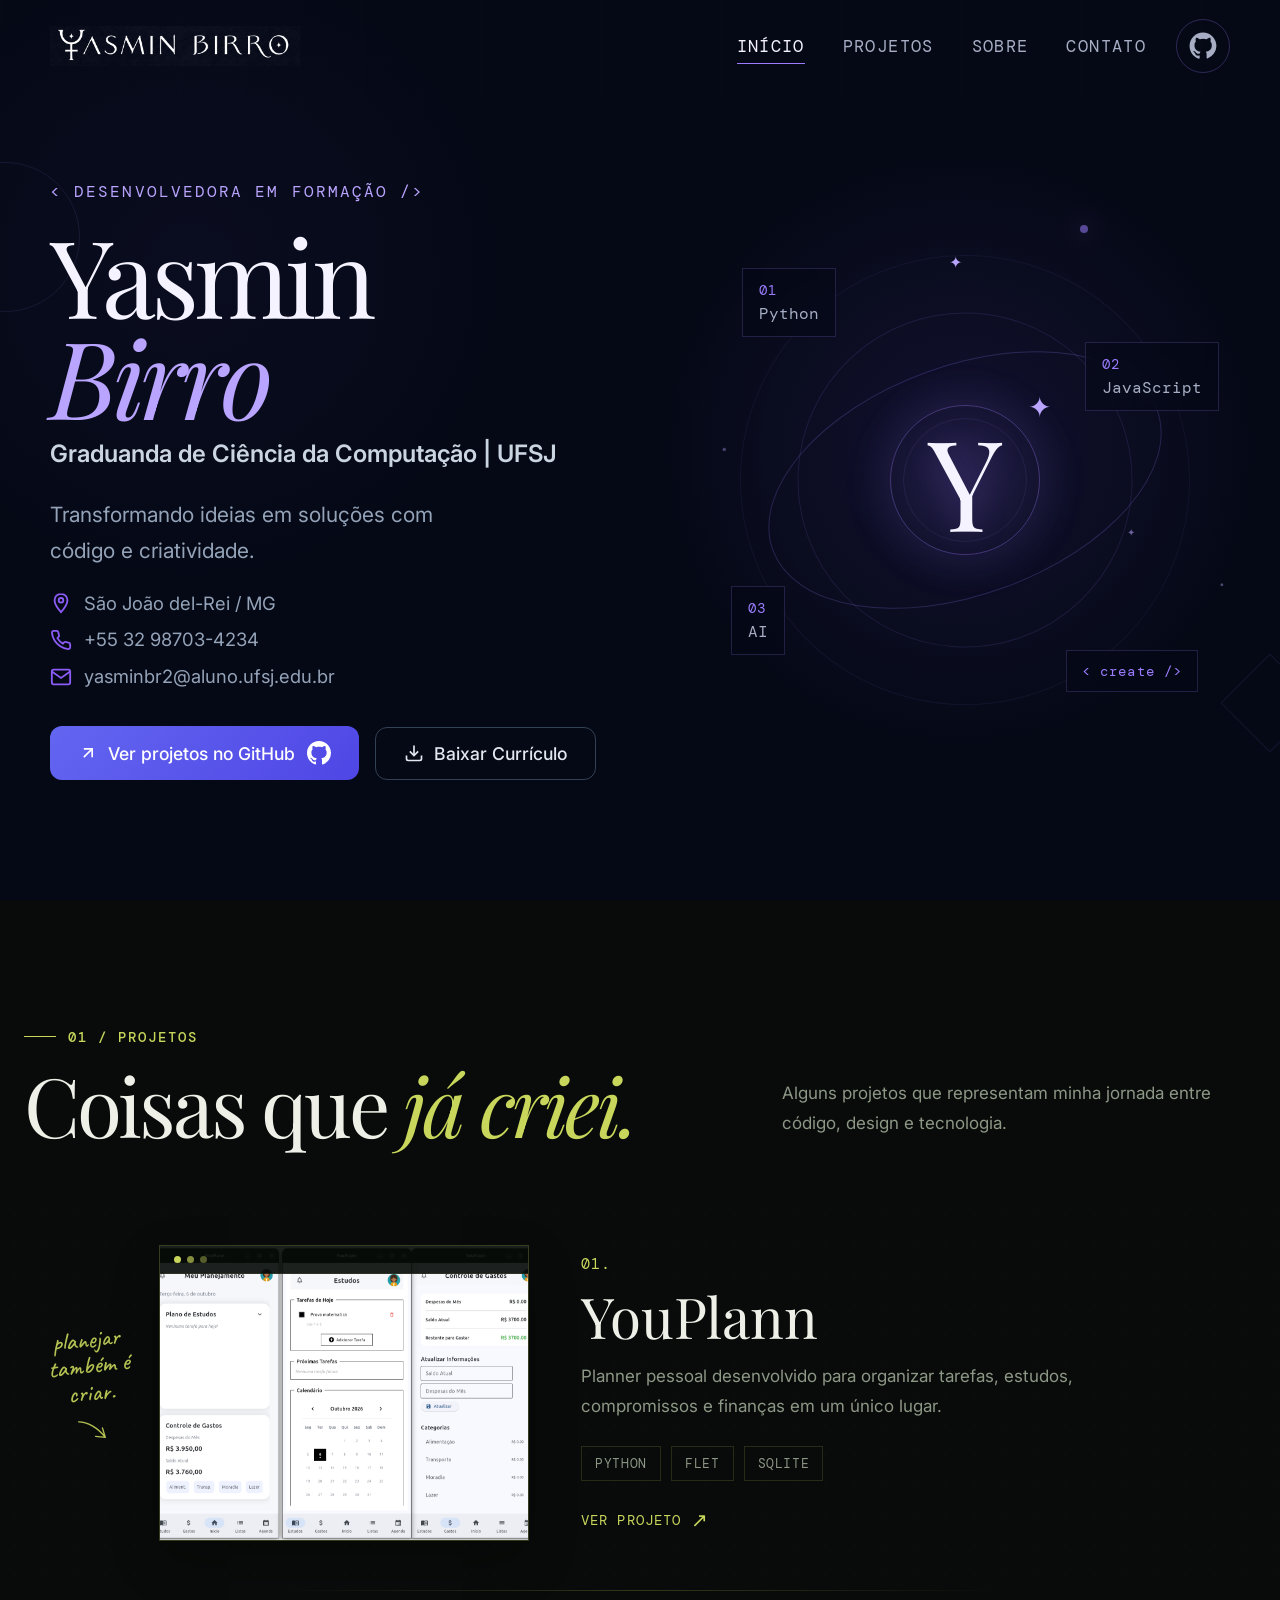
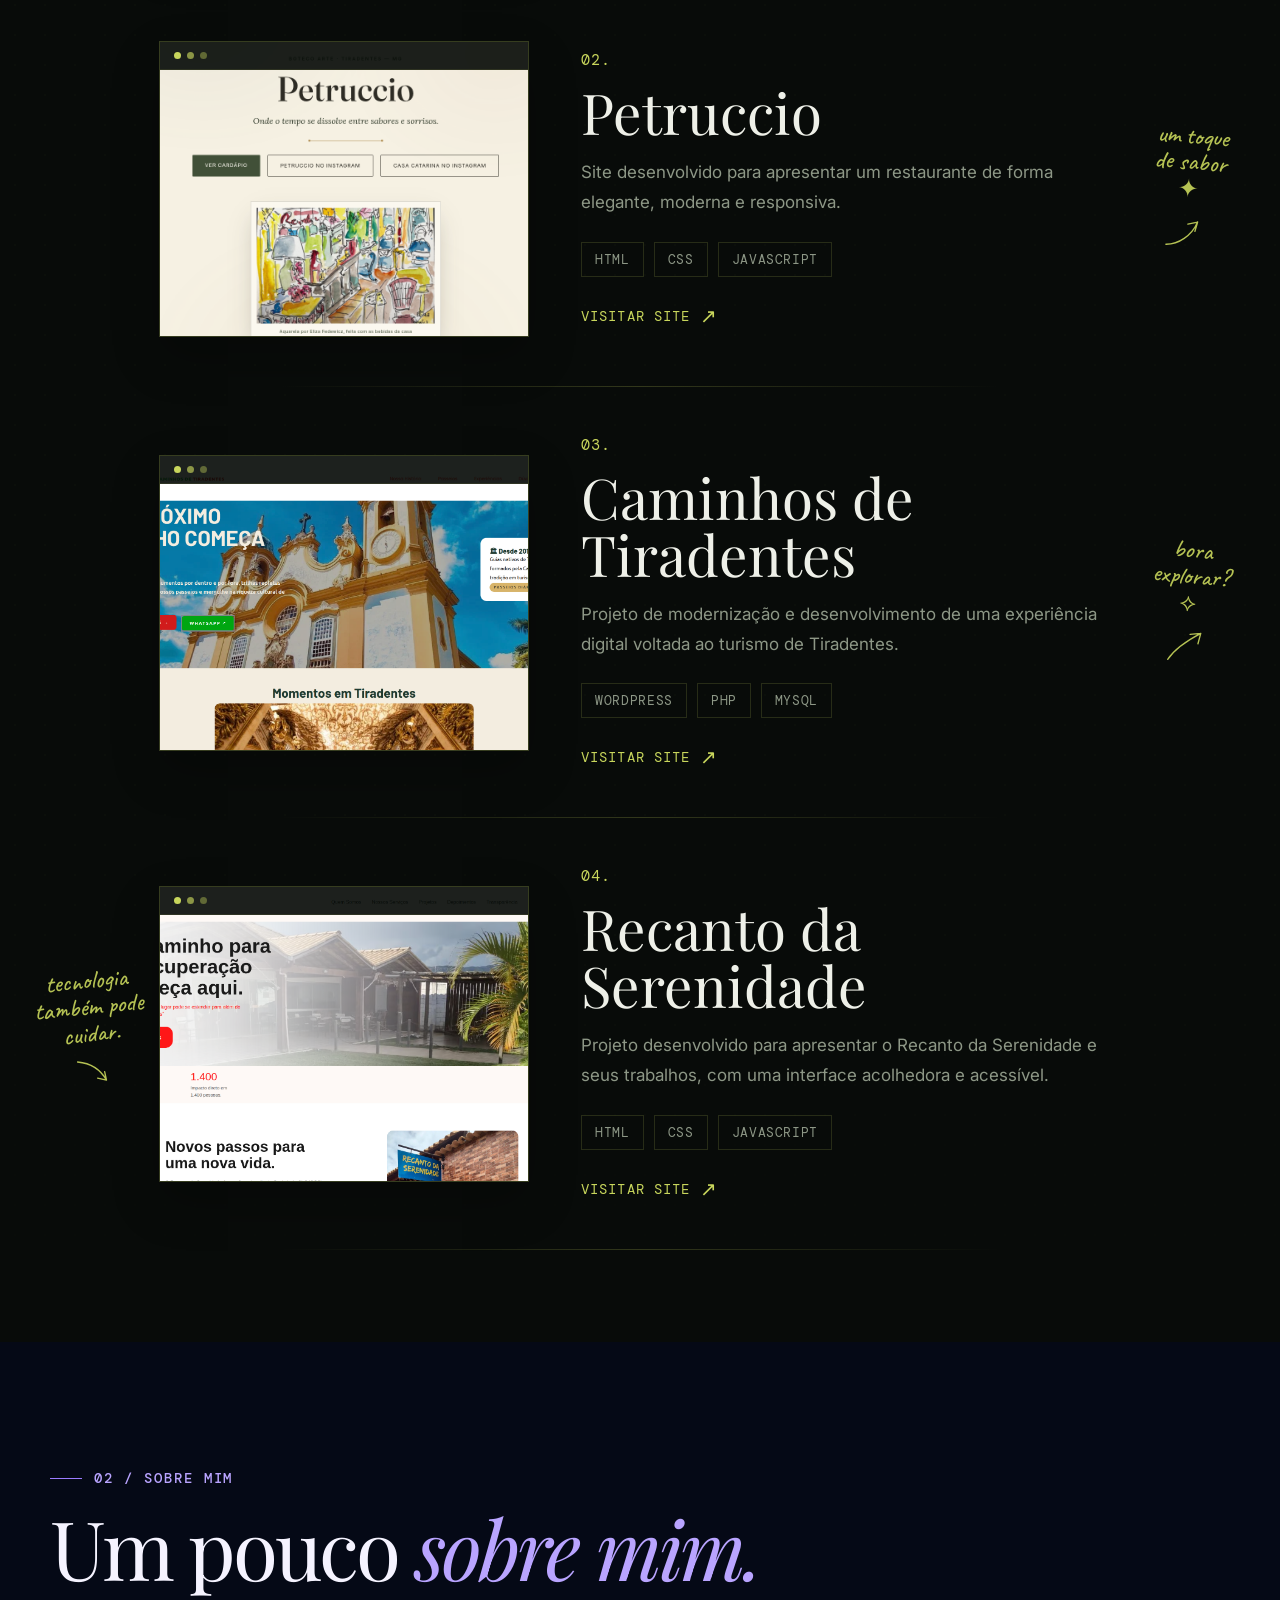
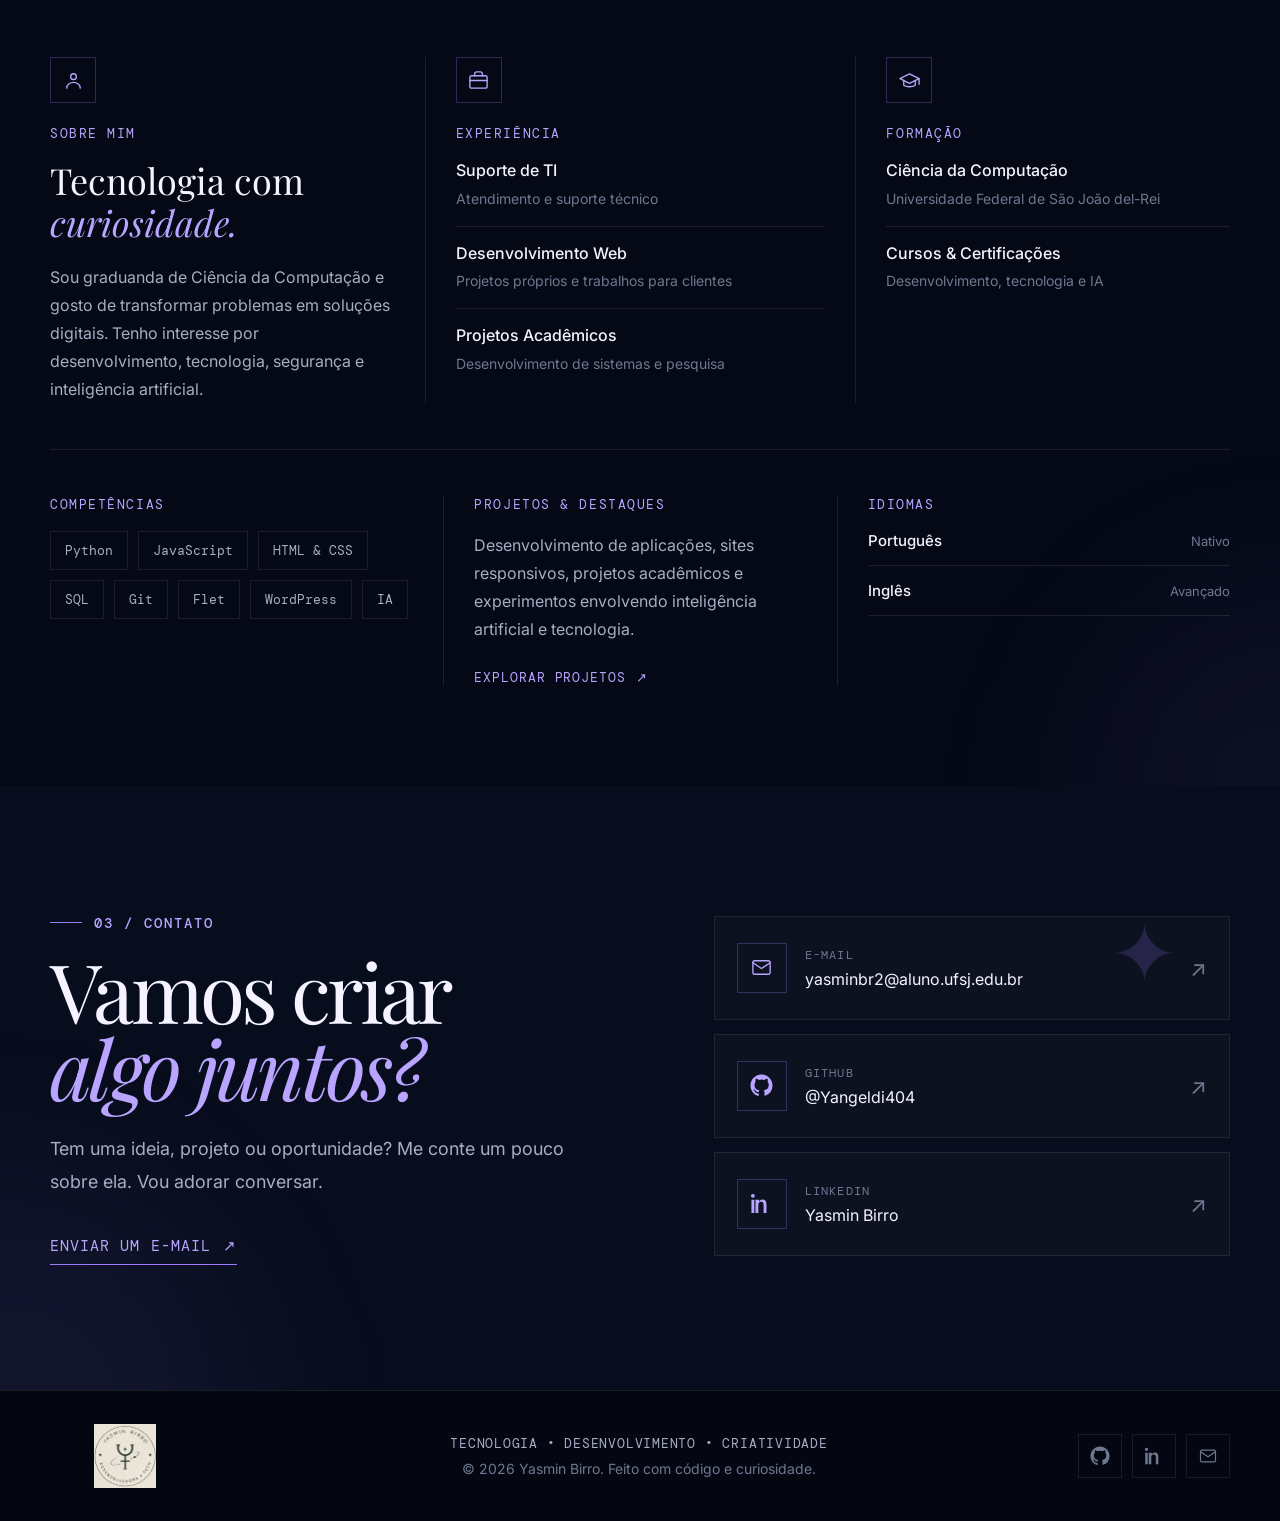
==== commit bea0cf51: "Enhance HTML structure with comments Added comments for better structure and readability." ====
--- a/index.html
+++ b/index.html
@@ -1,4 +1,3 @@
-```html
 <!DOCTYPE html>
 <html lang="pt-BR">
 
@@ -24,6 +23,8 @@
 
     <title>Yasmin Birro - Dev</title>
 
+    <!-- Fontes -->
+
     <link rel="preconnect" href="https://fonts.googleapis.com">
     <link rel="preconnect" href="https://fonts.gstatic.com" crossorigin>
 
@@ -32,7 +33,11 @@
         rel="stylesheet"
     >
 
+    <!-- CSS -->
+
     <link rel="stylesheet" href="style.css">
+
+    <!-- Fallback para quando o JavaScript estiver desativado -->
 
     <noscript>
         <style>
@@ -57,9 +62,13 @@
 
 <body>
 
+    <!-- Header -->
+
     <header class="site-header">
 
         <div class="header-inner">
+
+            <!-- Logo -->
 
             <a
                 href="#inicio"
@@ -73,6 +82,8 @@
                 >
             </a>
 
+            <!-- Navegação -->
+
             <nav
                 class="main-nav"
                 id="main-nav"
@@ -96,6 +107,8 @@
                 </a>
 
             </nav>
+
+            <!-- Ações -->
 
             <div class="header-actions">
 
@@ -117,6 +130,8 @@
                     </svg>
                 </a>
 
+                <!-- Menu mobile -->
+
                 <button
                     class="menu-toggle"
                     type="button"
@@ -135,6 +150,8 @@
 
     </header>
 
+    <!-- Hero -->
+
     <section class="hero" id="inicio">
 
         <div class="decor decor-one" aria-hidden="true"></div>
@@ -143,11 +160,17 @@
 
         <div class="hero-container">
 
+            <!-- Conteúdo principal -->
+
             <div class="hero-content reveal">
 
-                <span class="hero-kicker">&lt; Desenvolvedora em formação /&gt;</span>
-
-                <h1 class="hero-title">Yasmin <span>Birro</span></h1>
+                <span class="hero-kicker">
+                    &lt; Desenvolvedora em formação /&gt;
+                </span>
+
+                <h1 class="hero-title">
+                    Yasmin <span>Birro</span>
+                </h1>
 
                 <p class="hero-subtitle">
                     Graduanda de Ciência da Computação | UFSJ
@@ -157,6 +180,8 @@
                     Transformando ideias em soluções com<br>
                     código e criatividade.
                 </p>
+
+                <!-- Informações de contato -->
 
                 <ul class="hero-contact">
 
@@ -171,6 +196,7 @@
                             <path d="M12 2C8.13 2 5 5.13 5 9c0 5.25 7 13 7 13s7-7.75 7-13c0-3.87-3.13-7-7-7z"/>
                             <circle cx="12" cy="9" r="2.5"/>
                         </svg>
+
                         São João del-Rei / MG
                     </li>
 
@@ -184,6 +210,7 @@
                         >
                             <path d="M22 16.92v3a2 2 0 0 1-2.18 2 19.79 19.79 0 0 1-8.63-3.07 19.5 19.5 0 0 1-6-6 19.79 19.79 0 0 1-3.07-8.67A2 2 0 0 1 4.11 2h3a2 2 0 0 1 2 1.72 12.84 12.84 0 0 0 .7 2.81 2 2 0 0 1-.45 2.11L8.09 9.91a16 16 0 0 0 6 6l1.27-1.27a2 2 0 0 1 2.11-.45 12.84 12.84 0 0 0 2.81.7A2 2 0 0 1 22 16.92z"/>
                         </svg>
+
                         <a href="tel:+5532987034234">
                             +55 32 98703-4234
                         </a>
@@ -200,12 +227,15 @@
                             <path d="M4 4h16c1.1 0 2 .9 2 2v12c0 1.1-.9 2-2 2H4c-1.1 0-2-.9-2-2V6c0-1.1.9-2 2-2z"/>
                             <polyline points="22,6 12,13 2,6"/>
                         </svg>
+
                         <a href="mailto:yasminbr2@aluno.ufsj.edu.br">
                             yasminbr2@aluno.ufsj.edu.br
                         </a>
                     </li>
 
                 </ul>
+
+                <!-- Botões -->
 
                 <div class="hero-actions">
 
@@ -255,6 +285,7 @@
                             <polyline points="7 10 12 15 17 10"/>
                             <line x1="12" y1="15" x2="12" y2="3"/>
                         </svg>
+
                         Baixar Currículo
                     </a>
 
@@ -262,7 +293,12 @@
 
             </div>
 
-            <div class="hero-universe reveal" aria-hidden="true">
+            <!-- Elemento visual -->
+
+            <div
+                class="hero-universe reveal"
+                aria-hidden="true"
+            >
 
                 <div class="universe-glow"></div>
 
@@ -305,9 +341,13 @@
 
     </section>
 
+    <!-- Projetos -->
+
     <section class="projects-section" id="projetos">
 
         <div class="projects-container">
+
+            <!-- Cabeçalho -->
 
             <div class="projects-heading reveal">
 
@@ -332,6 +372,8 @@
             </div>
 
             <div class="projects-list">
+
+                <!-- YouPlann -->
 
                 <article
                     class="project-item reveal"
@@ -401,6 +443,8 @@
 
                     </div>
 
+                    <!-- Texto decorativo -->
+
                     <div
                         class="doodle doodle-left"
                         aria-hidden="true"
@@ -426,6 +470,8 @@
                     </div>
 
                 </article>
+
+                <!-- Petruccio -->
 
                 <article
                     class="project-item reveal"
@@ -521,6 +567,8 @@
 
                 </article>
 
+                <!-- Caminhos de Tiradentes -->
+
                 <article
                     class="project-item reveal"
                     data-project="03"
@@ -615,6 +663,8 @@
 
                 </article>
 
+                <!-- Recanto da Serenidade -->
+
                 <article
                     class="project-item reveal"
                     data-project="04"
@@ -715,9 +765,13 @@
 
     </section>
 
+    <!-- Sobre -->
+
     <section class="cv-section" id="sobre">
 
         <div class="cv-container">
+
+            <!-- Título -->
 
             <div class="cv-heading reveal">
 
@@ -732,11 +786,18 @@
 
             </div>
 
+            <!-- Informações principais -->
+
             <div class="cv-row cv-row-top">
 
+                <!-- Sobre mim -->
+
                 <div class="cv-col reveal">
 
-                    <span class="cv-icon" aria-hidden="true">
+                    <span
+                        class="cv-icon"
+                        aria-hidden="true"
+                    >
 
                         <svg
                             viewBox="0 0 24 24"
@@ -766,9 +827,14 @@
 
                 </div>
 
+                <!-- Experiência -->
+
                 <div class="cv-col reveal">
 
-                    <span class="cv-icon" aria-hidden="true">
+                    <span
+                        class="cv-icon"
+                        aria-hidden="true"
+                    >
 
                         <svg
                             viewBox="0 0 24 24"
@@ -831,9 +897,14 @@
 
                 </div>
 
+                <!-- Formação -->
+
                 <div class="cv-col reveal">
 
-                    <span class="cv-icon" aria-hidden="true">
+                    <span
+                        class="cv-icon"
+                        aria-hidden="true"
+                    >
 
                         <svg
                             viewBox="0 0 24 24"
@@ -878,7 +949,11 @@
 
             </div>
 
+            <!-- Competências, projetos e idiomas -->
+
             <div class="cv-row cv-row-bottom">
+
+                <!-- Competências -->
 
                 <div class="cv-col reveal">
 
@@ -899,6 +974,8 @@
 
                 </div>
 
+                <!-- Projetos e destaques -->
+
                 <div class="cv-col reveal">
 
                     <span class="cv-label">
@@ -922,6 +999,8 @@
 
                 </div>
 
+                <!-- Idiomas -->
+
                 <div class="cv-col reveal">
 
                     <span class="cv-label">
@@ -960,9 +1039,13 @@
 
     </section>
 
+    <!-- Contato -->
+
     <section class="contact-section" id="contato">
 
         <div class="contact-container">
+
+            <!-- Texto -->
 
             <div class="contact-content reveal">
 
@@ -991,7 +1074,11 @@
 
             </div>
 
+            <!-- Links de contato -->
+
             <div class="contact-links reveal">
+
+                <!-- E-mail -->
 
                 <a
                     href="mailto:yasminbr2@aluno.ufsj.edu.br"
@@ -1037,6 +1124,8 @@
 
                 </a>
 
+                <!-- GitHub -->
+
                 <a
                     href="https://github.com/Yangeldi404"
                     class="contact-card"
@@ -1078,6 +1167,8 @@
 
                 </a>
 
+                <!-- LinkedIn -->
+
                 <a
                     href="https://www.linkedin.com/in/yasmin-birro-35002719b/"
                     class="contact-card"
@@ -1125,9 +1216,13 @@
 
     </section>
 
+    <!-- Footer -->
+
     <footer class="site-footer">
 
         <div class="footer-inner">
+
+            <!-- Logo -->
 
             <a
                 href="#inicio"
@@ -1140,6 +1235,8 @@
                 >
             </a>
 
+            <!-- Informações -->
+
             <div class="footer-info">
 
                 <p>
@@ -1151,6 +1248,8 @@
                 </span>
 
             </div>
+
+            <!-- Redes sociais -->
 
             <div class="footer-socials">
 
@@ -1160,7 +1259,6 @@
                     rel="noopener noreferrer"
                     aria-label="GitHub"
                 >
-
                     <svg
                         viewBox="0 0 24 24"
                         class="fill"
@@ -1169,7 +1267,6 @@
                             d="M12 .5C5.65.5.5 5.65.5 12c0 5.08 3.29 9.39 7.86 10.91.58.1.79-.25.79-.56v-2.16c-3.2.7-3.87-1.54-3.87-1.54-.53-1.34-1.28-1.7-1.28-1.7-1.05-.72.08-.7.08-.7 1.16.08 1.77 1.2 1.77 1.2 1.03 1.76 2.7 1.25 3.36.96.1-.75.4-1.25.73-1.54-2.55-.29-5.23-1.28-5.23-5.69 0-1.26.45-2.29 1.2-3.1-.12-.3-.52-1.47.11-3.06 0 0 .98-.31 3.2 1.18a11.1 11.1 0 0 1 5.83 0c2.22-1.49 3.2-1.18 3.2-1.18.63 1.59.23 2.76.11 3.06.75.81 1.2 1.84 1.2 3.1 0 4.42-2.69 5.4-5.25 5.68.41.35.78 1.04.78 2.1v3.11c0 .31.21.67.8.56A11.5 11.5 0 0 0 23.5 12C23.5 5.65 18.35.5 12 .5Z"
                         />
                     </svg>
-
                 </a>
 
                 <a
@@ -1178,7 +1275,6 @@
                     rel="noopener noreferrer"
                     aria-label="LinkedIn"
                 >
-
                     <svg
                         viewBox="0 0 24 24"
                         class="fill"
@@ -1187,14 +1283,12 @@
                             d="M5 4a2 2 0 1 1-4 0 2 2 0 0 1 4 0ZM1.5 8h3V22h-3V8Zm5 0h2.9v1.9h.04c.4-.76 1.38-2.1 3.42-2.1 3.66 0 4.34 2.41 4.34 5.54V22h-3v-7.68c0-1.83-.03-4.19-2.55-4.19-2.55 0-2.94 1.99-2.94 4.06V22h-3V8Z"
                         />
                     </svg>
-
                 </a>
 
                 <a
                     href="mailto:yasminbr2@aluno.ufsj.edu.br"
                     aria-label="Enviar e-mail"
                 >
-
                     <svg
                         viewBox="0 0 24 24"
                         class="stroke"
@@ -1208,7 +1302,6 @@
                         />
                         <path d="m3 7 9 6 9-6"/>
                     </svg>
-
                 </a>
 
             </div>
@@ -1217,9 +1310,10 @@
 
     </footer>
 
+    <!-- JavaScript -->
+
     <script src="script.js" defer></script>
 
 </body>
 
 </html>
-```
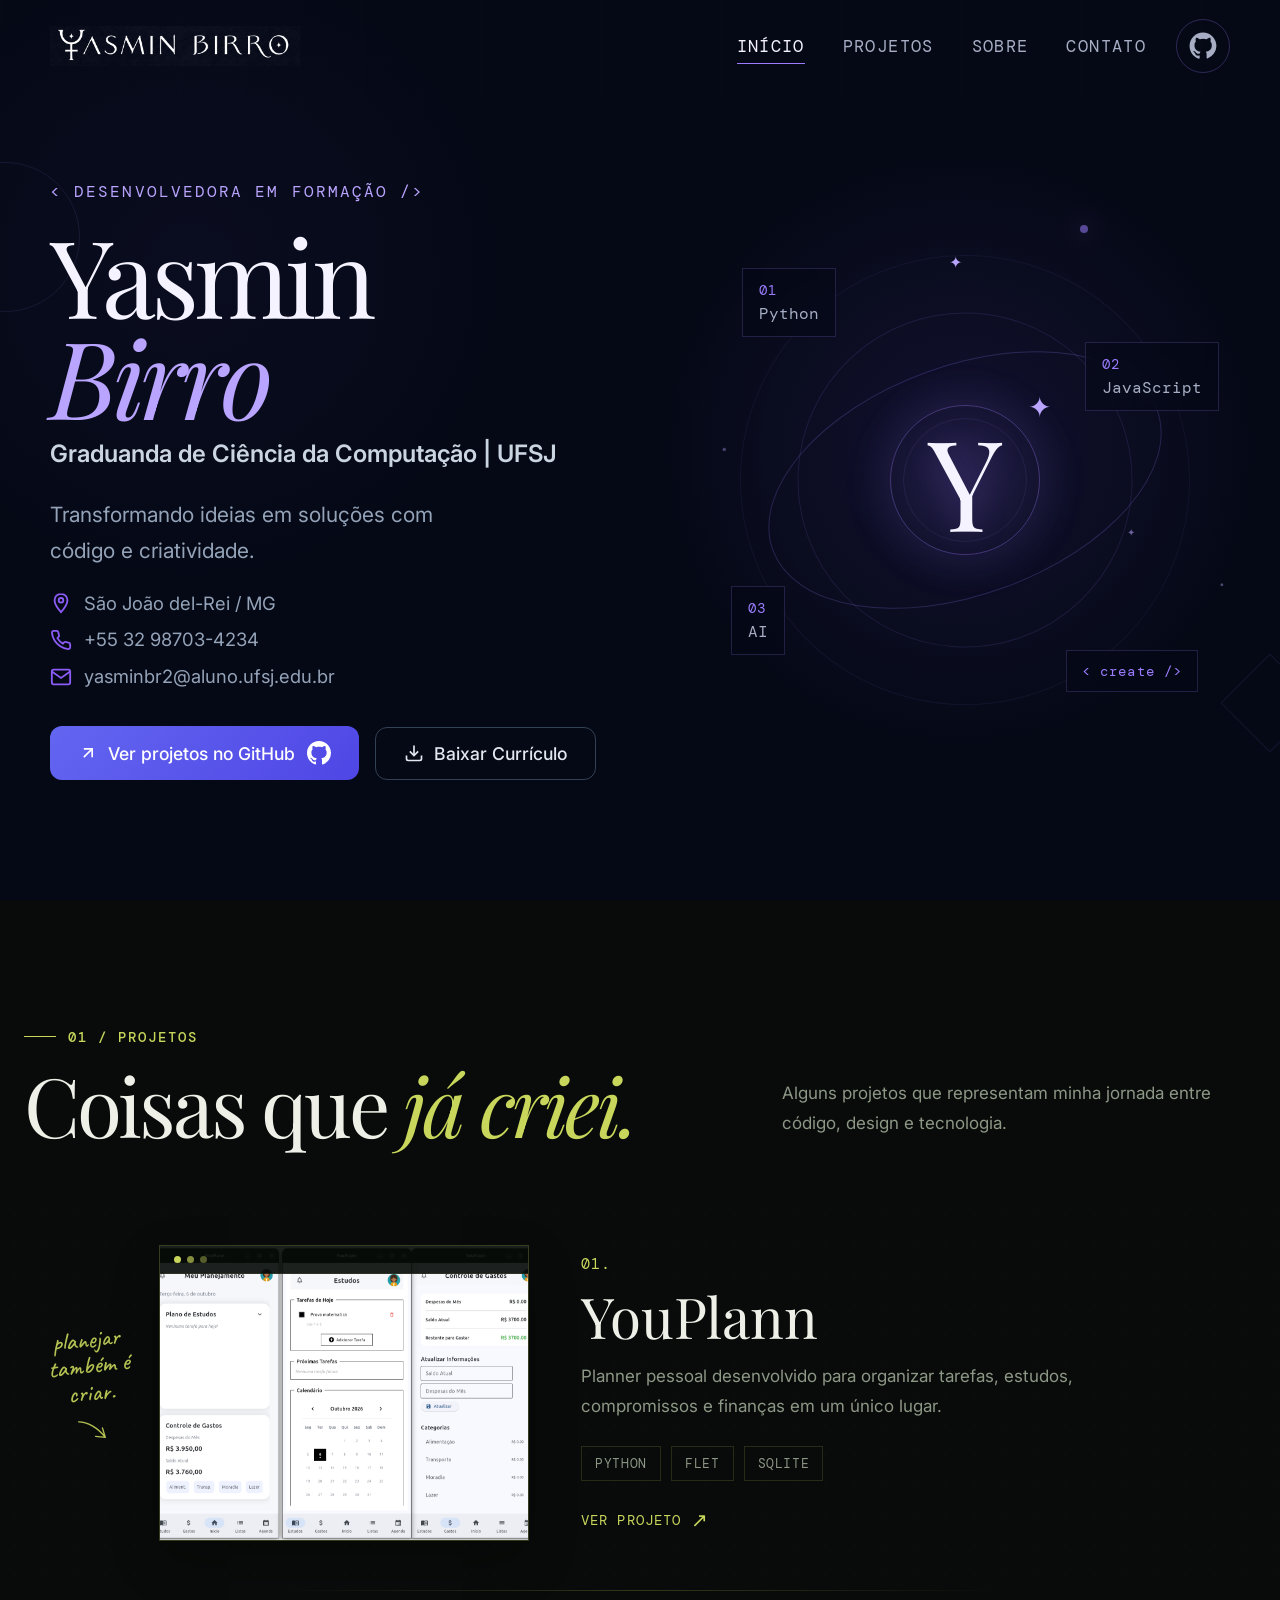
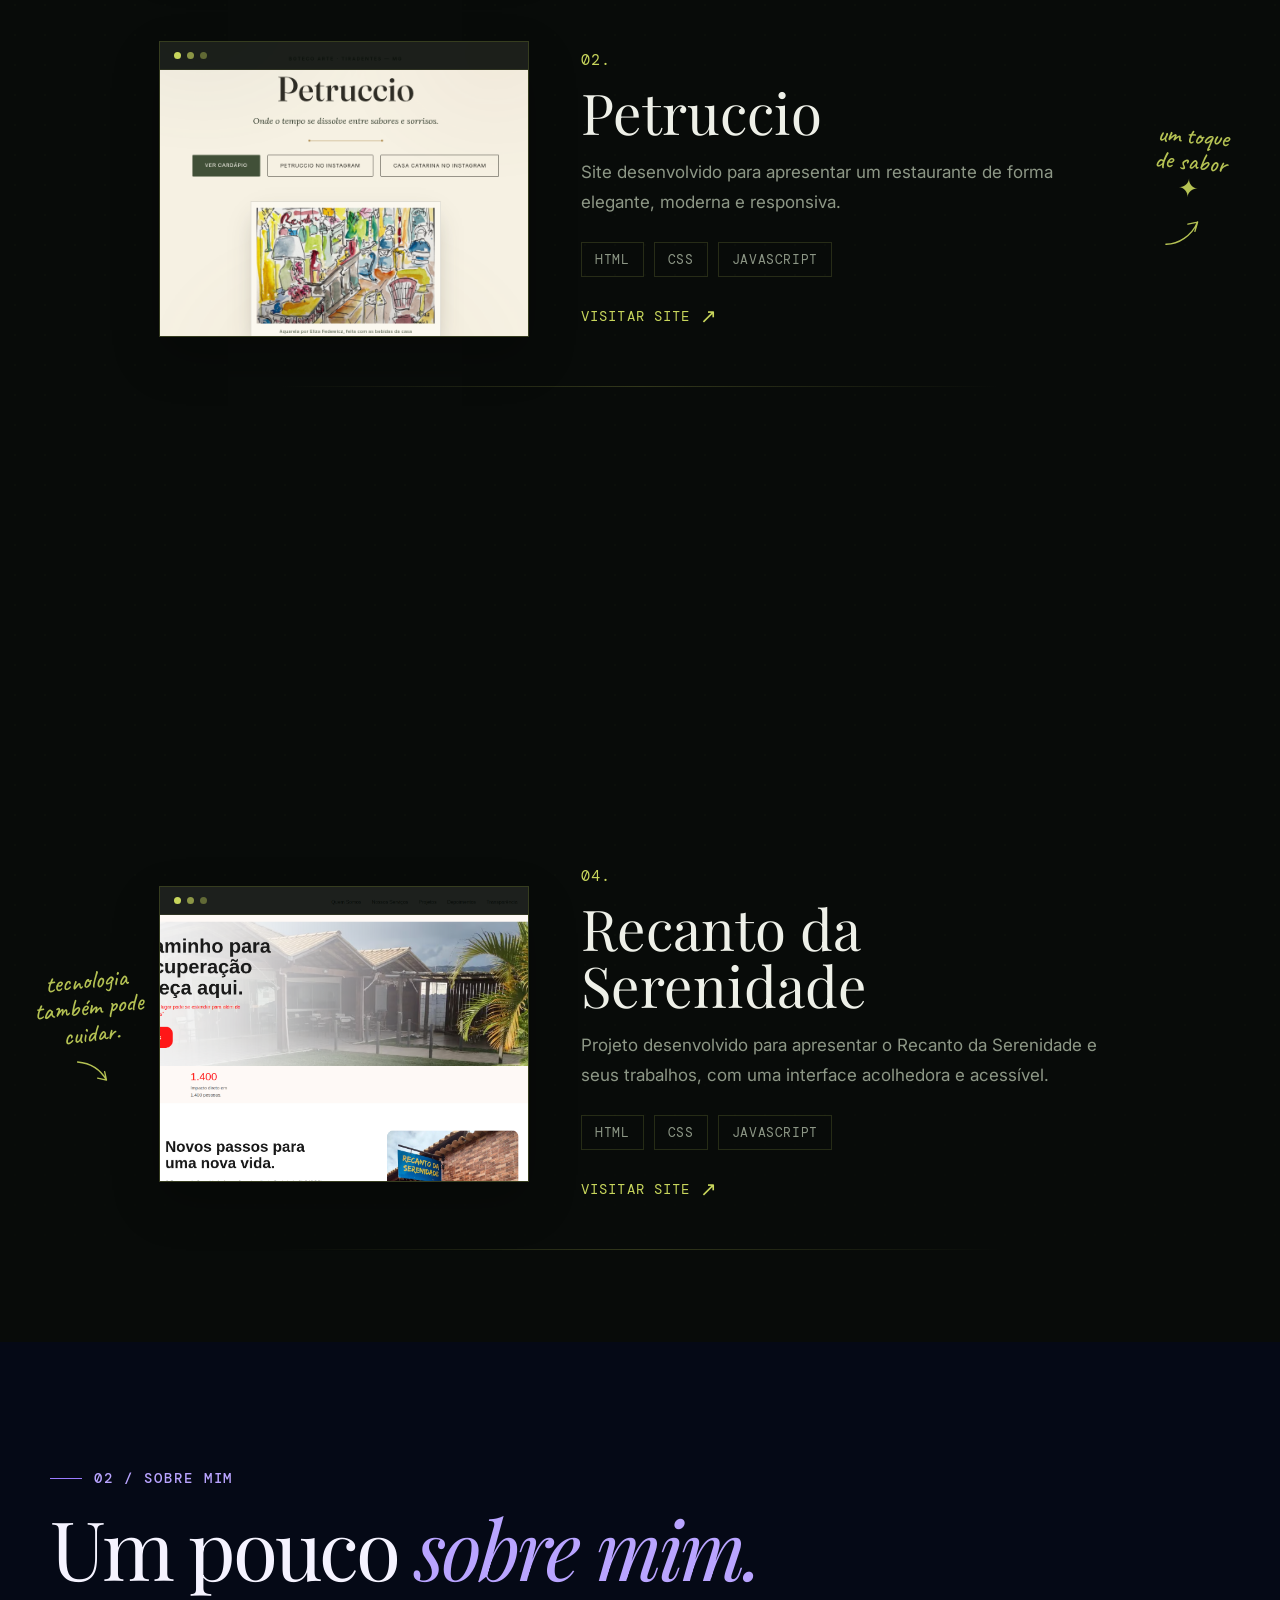
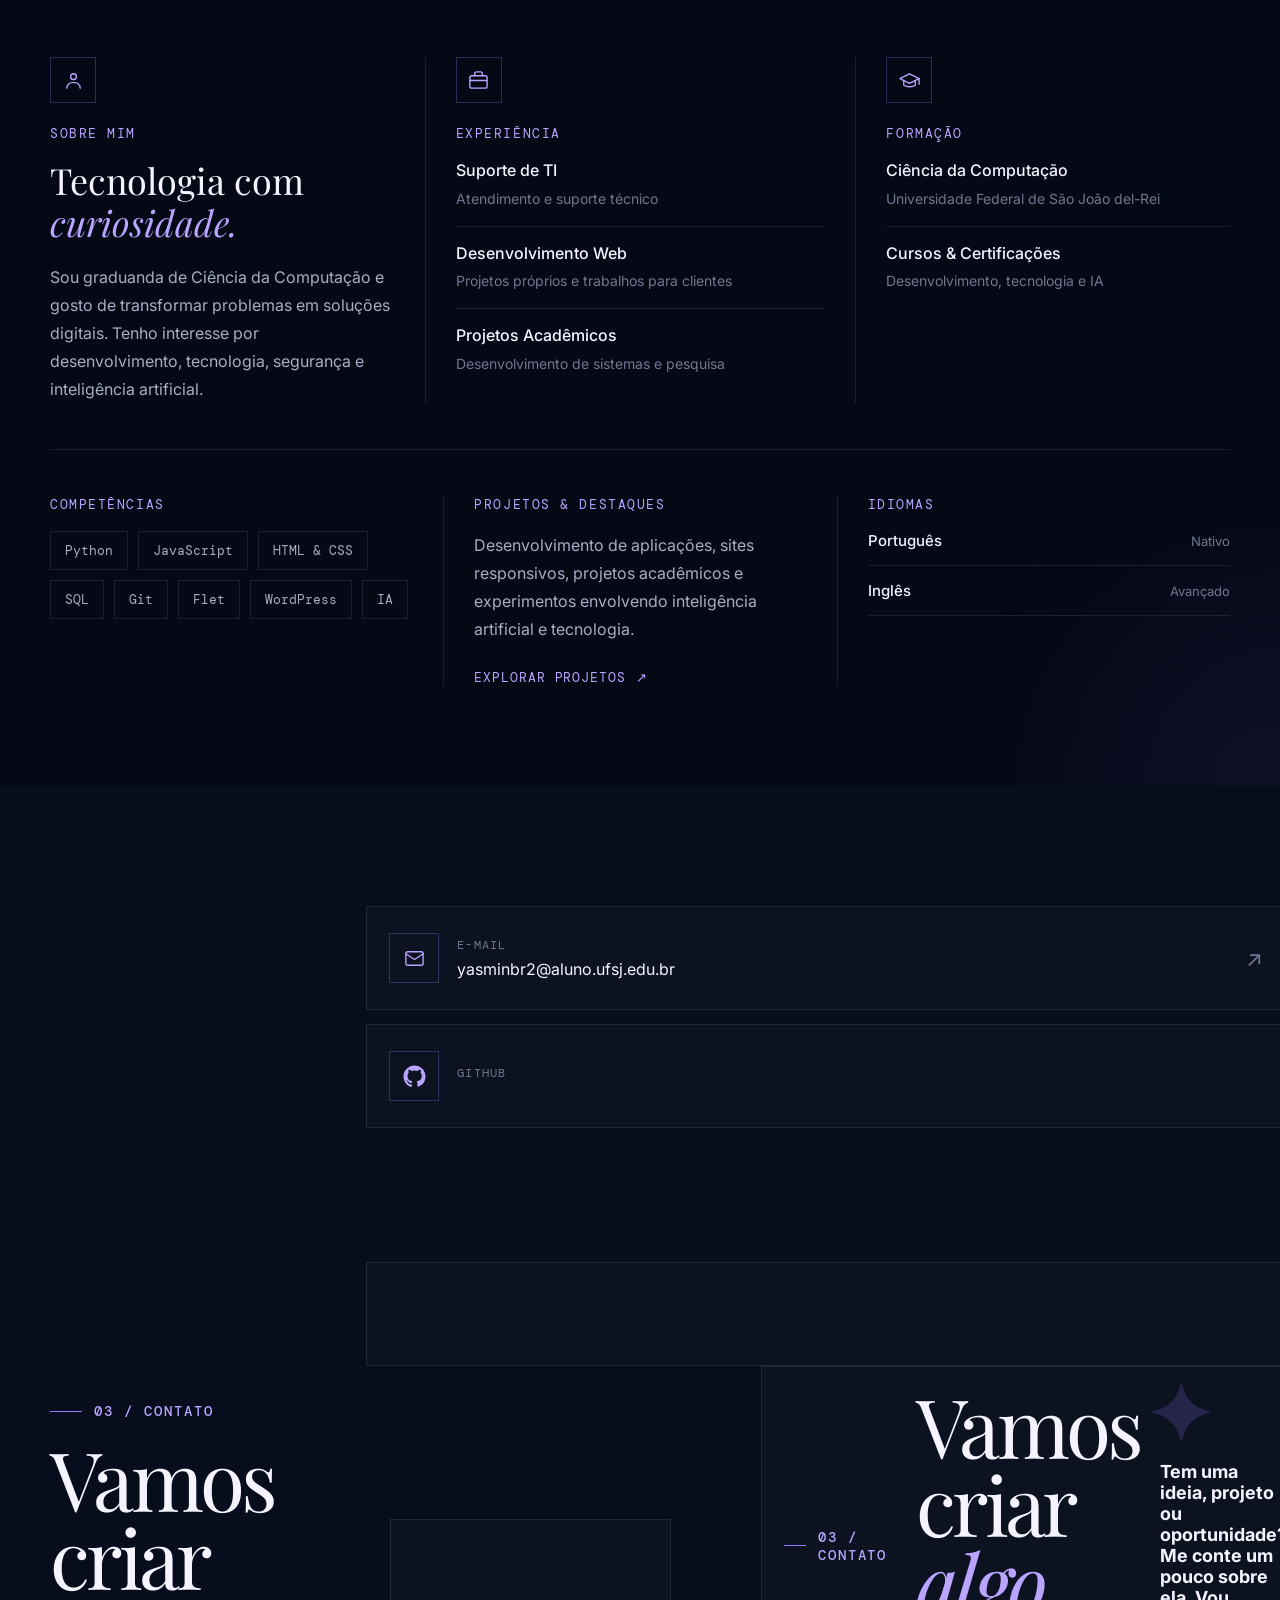
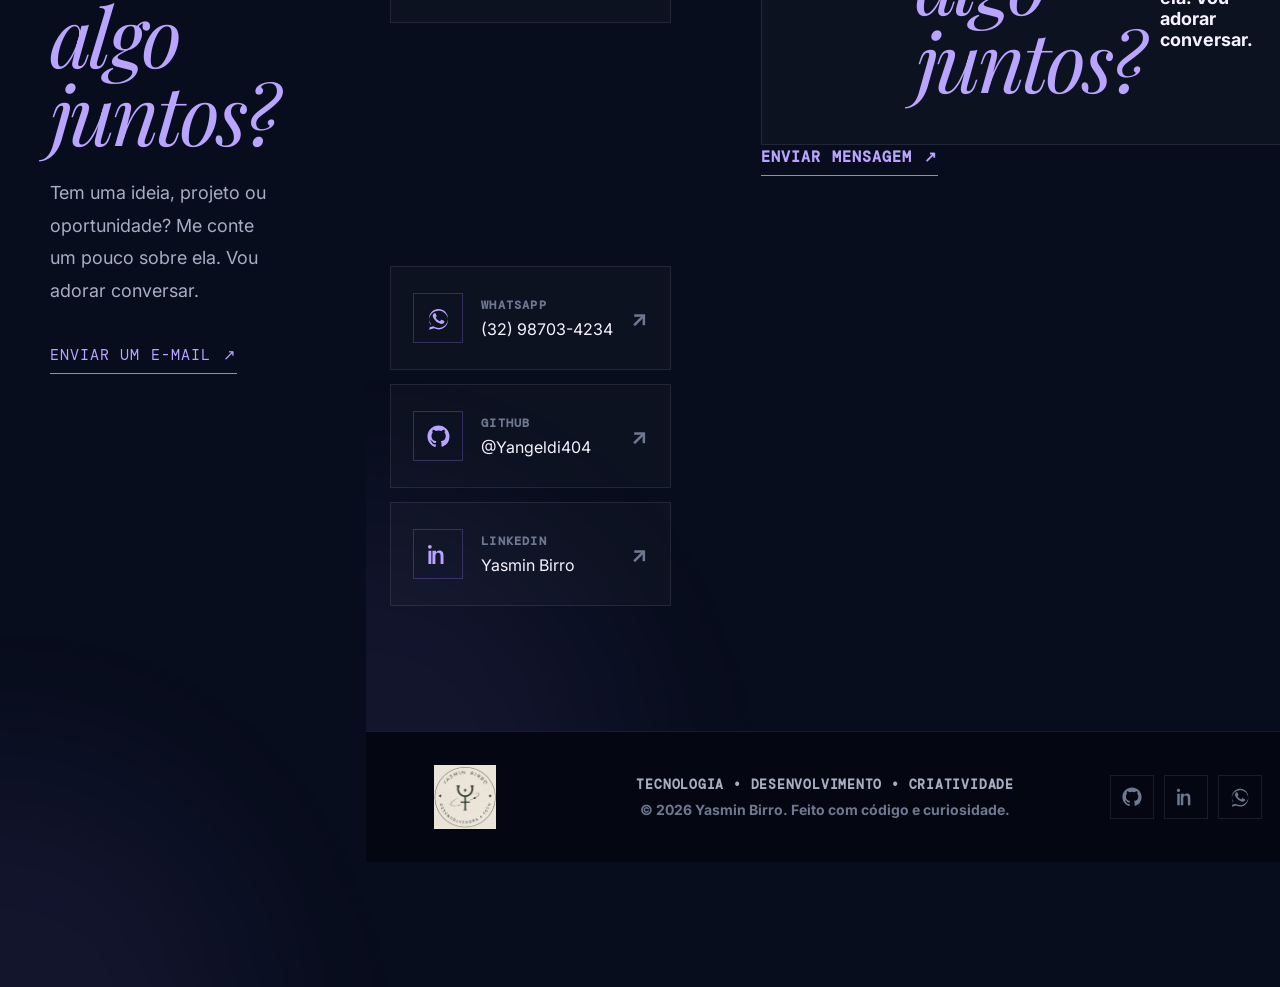
==== commit 9b1abefa: "Update index.html" ====
--- a/index.html
+++ b/index.html
@@ -11,7 +11,7 @@
 
     <meta
         name="description"
-        content="Portfólio de Yasmin Birro — desenvolvedora, estudante e apaixonada por tecnologia."
+        content="Portfólio de Yasmin Birro — desenvolvimento e tecnologia."
     >
 
     <meta
@@ -1156,6 +1156,122 @@
                         </small>
 
                         <strong>
+<!-- Contato -->
+
+    <section class="contact-section" id="contato">
+
+        <div class="contact-container">
+
+            <!-- Texto -->
+
+            <div class="contact-content reveal">
+
+                <span class="section-label">
+                    03 / contato
+                </span>
+
+                <h2>
+                    Vamos criar
+                    <em>algo juntos?</em>
+                </h2>
+
+                <p>
+                    Tem uma ideia, projeto ou oportunidade?
+                    Me conte um pouco sobre ela. Vou adorar
+                    conversar.
+                </p>
+
+                <a
+                    href="https://wa.me/5532987034234"
+                    target="_blank"
+                    rel="noopener noreferrer"
+                    class="contact-main-link"
+                >
+                    enviar mensagem
+                    <span aria-hidden="true">↗</span>
+                </a>
+
+            </div>
+
+            <!-- Links de contato -->
+
+            <div class="contact-links reveal">
+
+                <!-- WhatsApp -->
+
+                <a
+                    href="https://wa.me/5532987034234"
+                    target="_blank"
+                    rel="noopener noreferrer"
+                    class="contact-card"
+                >
+
+                    <span
+                        class="contact-card-icon"
+                        aria-hidden="true"
+                    >
+
+                        <svg
+                            viewBox="0 0 24 24"
+                            class="fill"
+                        >
+                            <path
+                                d="M17.472 14.382c-.297-.149-1.758-.867-2.03-.967-.273-.099-.471-.148-.67.15-.197.297-.767.966-.94 1.164-.173.199-.347.223-.644.075-.297-.15-1.255-.463-2.39-1.475-.883-.788-1.48-1.761-1.653-2.059-.173-.297-.018-.458.13-.606.134-.133.298-.347.446-.521.151-.172.2-.296.3-.495.099-.198.05-.372-.025-.521-.075-.148-.669-1.611-.916-2.206-.242-.579-.487-.501-.669-.51l-.57-.01c-.198 0-.52.074-.792.372s-1.04 1.016-1.04 2.479 1.065 2.876 1.213 3.074c.149.198 2.095 3.2 5.076 4.487.709.306 1.263.489 1.694.626.712.226 1.36.194 1.872.118.571-.085 1.758-.719 2.006-1.413.248-.695.248-1.29.173-1.414-.074-.124-.272-.198-.57-.347m-5.421 7.403h-.004a9.87 9.87 0 01-5.031-1.378l-.361-.214-3.741.982.998-3.648-.235-.374a9.86 9.86 0 01-1.51-5.26c0-5.445 4.43-9.874 9.877-9.874 2.636 0 5.115 1.028 6.978 2.893A9.82 9.82 0 0121.85 12c0 5.446-4.43 9.875-9.799 9.875m0-18.066c-5.415 0-9.818 4.403-9.818 9.818 0 1.733.453 3.425 1.312 4.918l-1.396 5.1 5.222-1.37c1.442.786 3.069 1.202 4.68 1.203h.004c5.414 0 9.818-4.403 9.818-9.818 0-2.623-1.022-5.088-2.883-6.95A9.77 9.77 0 0012.051 3.719"
+                            />
+                        </svg>
+
+                    </span>
+
+                    <span class="contact-card-content">
+
+                        <small>
+                            WhatsApp
+                        </small>
+
+                        <strong>
+                            (32) 98703-4234
+                        </strong>
+
+                    </span>
+
+                    <span class="contact-card-arrow">
+                        ↗
+                    </span>
+
+                </a>
+
+                <!-- GitHub -->
+
+                <a
+                    href="https://github.com/Yangeldi404"
+                    class="contact-card"
+                    target="_blank"
+                    rel="noopener noreferrer"
+                >
+
+                    <span
+                        class="contact-card-icon"
+                        aria-hidden="true"
+                    >
+
+                        <svg
+                            viewBox="0 0 24 24"
+                            class="fill"
+                        >
+                            <path
+                                d="M12 .5C5.65.5.5 5.65.5 12c0 5.08 3.29 9.39 7.86 10.91.58.1.79-.25.79-.56v-2.16c-3.2.7-3.87-1.54-3.87-1.54-.53-1.34-1.28-1.7-1.28-1.7-1.05-.72.08-.7.08-.7 1.16.08 1.77 1.2 1.77 1.2 1.03 1.76 2.7 1.25 3.36.96.1-.75.4-1.25.73-1.54-2.55-.29-5.23-1.28-5.23-5.69 0-1.26.45-2.29 1.2-3.1-.12-.3-.52-1.47.11-3.06 0 0 .98-.31 3.2 1.18a11.1 11.1 0 0 1 5.83 0c2.22-1.49 3.2-1.18 3.2-1.18.63 1.59.23 2.76.11 3.06.75.81 1.2 1.84 1.2 3.1 0 4.42-2.69 5.4-5.25 5.68.41.35.78 1.04.78 2.1v3.11c0 .31.21.67.8.56A11.5 11.5 0 0 0 23.5 12C23.5 5.65 18.35.5 12 .5Z"
+                            />
+                        </svg>
+
+                    </span>
+
+                    <span class="contact-card-content">
+
+                        <small>
+                            GitHub
+                        </small>
+
+                        <strong>
                             @Yangeldi404
                         </strong>
 
@@ -1286,21 +1402,18 @@
                 </a>
 
                 <a
-                    href="mailto:yasminbr2@aluno.ufsj.edu.br"
-                    aria-label="Enviar e-mail"
+                    href="https://wa.me/5532987034234"
+                    target="_blank"
+                    rel="noopener noreferrer"
+                    aria-label="Enviar mensagem no WhatsApp"
                 >
                     <svg
                         viewBox="0 0 24 24"
-                        class="stroke"
-                    >
-                        <rect
-                            x="3"
-                            y="5"
-                            width="18"
-                            height="14"
-                            rx="2"
+                        class="fill"
+                    >
+                        <path
+                            d="M17.472 14.382c-.297-.149-1.758-.867-2.03-.967-.273-.099-.471-.148-.67.15-.197.297-.767.966-.94 1.164-.173.199-.347.223-.644.075-.297-.15-1.255-.463-2.39-1.475-.883-.788-1.48-1.761-1.653-2.059-.173-.297-.018-.458.13-.606.134-.133.298-.347.446-.521.151-.172.2-.296.3-.495.099-.198.05-.372-.025-.521-.075-.148-.669-1.611-.916-2.206-.242-.579-.487-.501-.669-.51l-.57-.01c-.198 0-.52.074-.792.372s-1.04 1.016-1.04 2.479 1.065 2.876 1.213 3.074c.149.198 2.095 3.2 5.076 4.487.709.306 1.263.489 1.694.626.712.226 1.36.194 1.872.118.571-.085 1.758-.719 2.006-1.413.248-.695.248-1.29.173-1.414-.074-.124-.272-.198-.57-.347m-5.421 7.403h-.004a9.87 9.87 0 01-5.031-1.378l-.361-.214-3.741.982.998-3.648-.235-.374a9.86 9.86 0 01-1.51-5.26c0-5.445 4.43-9.874 9.877-9.874 2.636 0 5.115 1.028 6.978 2.893A9.82 9.82 0 0121.85 12c0 5.446-4.43 9.875-9.799 9.875m0-18.066c-5.415 0-9.818 4.403-9.818 9.818 0 1.733.453 3.425 1.312 4.918l-1.396 5.1 5.222-1.37c1.442.786 3.069 1.202 4.68 1.203h.004c5.414 0 9.818-4.403 9.818-9.818 0-2.623-1.022-5.088-2.883-6.95A9.77 9.77 0 0012.051 3.719"
                         />
-                        <path d="m3 7 9 6 9-6"/>
                     </svg>
                 </a>
 
--- a/style.css
+++ b/style.css
@@ -1,8 +1,12 @@
-/* =========================================================
-   RESET
-========================================================= */
+/* RESET */
+
 * { margin: 0; padding: 0; box-sizing: border-box; }
-html { scroll-behavior: smooth; scroll-padding-top: 110px; }
+
+html {
+    scroll-behavior: smooth;
+    scroll-padding-top: 110px;
+}
+
 body {
     min-height: 100vh;
     background: var(--bg-main);
@@ -13,14 +17,15 @@
     -webkit-font-smoothing: antialiased;
     text-rendering: optimizeLegibility;
 }
+
 img { display: block; max-width: 100%; }
 a { color: inherit; text-decoration: none; }
 button { font: inherit; }
 ::selection { background: var(--purple); color: #fff; }
 
-/* =========================================================
-   VARIÁVEIS
-========================================================= */
+
+/* VARIÁVEIS */
+
 :root {
     --bg-main: #050916;
     --bg-secondary: #080d1d;
@@ -44,16 +49,31 @@
 
 ::-webkit-scrollbar { width: 8px; }
 ::-webkit-scrollbar-track { background: var(--bg-main); }
-::-webkit-scrollbar-thumb { background: rgba(155, 124, 255, 0.4); border-radius: 20px; }
+::-webkit-scrollbar-thumb {
+    background: rgba(155, 124, 255, 0.4);
+    border-radius: 20px;
+}
 ::-webkit-scrollbar-thumb:hover { background: var(--purple); }
 
+
 /* SVG */
-svg.stroke { fill: none; stroke: currentColor; stroke-width: 1.4; stroke-linecap: round; stroke-linejoin: round; }
-svg.fill { fill: currentColor; stroke: none; }
-
-/* =========================================================
-   GERAL
-========================================================= */
+
+svg.stroke {
+    fill: none;
+    stroke: currentColor;
+    stroke-width: 1.4;
+    stroke-linecap: round;
+    stroke-linejoin: round;
+}
+
+svg.fill {
+    fill: currentColor;
+    stroke: none;
+}
+
+
+/* GERAL */
+
 .section-label {
     display: inline-flex;
     align-items: center;
@@ -66,19 +86,35 @@
     letter-spacing: 0.14em;
     text-transform: uppercase;
 }
-.section-label::before { content: ""; width: 32px; height: 1px; background: var(--purple); }
-em { font-family: var(--font-display); font-weight: 400; }
+
+.section-label::before {
+    content: "";
+    width: 32px;
+    height: 1px;
+    background: var(--purple);
+}
+
+em {
+    font-family: var(--font-display);
+    font-weight: 400;
+}
 
 .reveal {
     opacity: 0;
     transform: translateY(35px);
-    transition: opacity 0.8s cubic-bezier(.22, 1, .36, 1), transform 0.8s cubic-bezier(.22, 1, .36, 1);
-}
-.reveal.visible { opacity: 1; transform: translateY(0); }
-
-/* =========================================================
-   HEADER
-========================================================= */
+    transition:
+        opacity 0.8s cubic-bezier(.22, 1, .36, 1),
+        transform 0.8s cubic-bezier(.22, 1, .36, 1);
+}
+
+.reveal.visible {
+    opacity: 1;
+    transform: translateY(0);
+}
+
+
+/* HEADER */
+
 .site-header {
     position: fixed;
     inset: 0 0 auto 0;
@@ -86,8 +122,12 @@
     z-index: 1000;
     border-bottom: 1px solid transparent;
     background: rgba(5, 9, 22, 0);
-    transition: background 0.35s ease, border-color 0.35s ease, box-shadow 0.35s ease;
-}
+    transition:
+        background 0.35s ease,
+        border-color 0.35s ease,
+        box-shadow 0.35s ease;
+}
+
 .site-header.scrolled {
     background: rgba(5, 9, 22, 0.78);
     border-color: var(--border-light);
@@ -95,11 +135,13 @@
     -webkit-backdrop-filter: blur(18px);
     box-shadow: 0 10px 40px rgba(0, 0, 0, 0.18);
 }
+
 .site-header.menu-open {
     background: rgba(5, 9, 22, 0.97);
     border-color: var(--border-light);
     backdrop-filter: blur(18px);
 }
+
 .header-inner {
     width: min(var(--max-width), calc(100% - 48px));
     min-height: 92px;
@@ -110,13 +152,42 @@
     gap: 30px;
 }
 
-/* logo */
-.brand { position: relative; display: flex; align-items: center; width: 250px; height: 90px; flex-shrink: 0; }
-.brand-logo { width: 250px; height: 90px; object-fit: contain; transition: transform var(--transition), opacity var(--transition); }
-.brand:hover .brand-logo { transform: translateY(-2px); opacity: 0.85; }
-
-/* navegação */
-.main-nav { display: flex; align-items: center; gap: 38px; margin-left: auto; }
+
+/* LOGO */
+
+.brand {
+    position: relative;
+    display: flex;
+    align-items: center;
+    width: 250px;
+    height: 90px;
+    flex-shrink: 0;
+}
+
+.brand-logo {
+    width: 250px;
+    height: 90px;
+    object-fit: contain;
+    transition:
+        transform var(--transition),
+        opacity var(--transition);
+}
+
+.brand:hover .brand-logo {
+    transform: translateY(-2px);
+    opacity: 0.85;
+}
+
+
+/* NAVEGAÇÃO */
+
+.main-nav {
+    display: flex;
+    align-items: center;
+    gap: 38px;
+    margin-left: auto;
+}
+
 .nav-link {
     position: relative;
     padding: 8px 0;
@@ -127,6 +198,7 @@
     text-transform: uppercase;
     transition: color var(--transition-fast);
 }
+
 .nav-link::after {
     content: "";
     position: absolute;
@@ -139,11 +211,27 @@
     transform-origin: right;
     transition: transform var(--transition);
 }
-.nav-link:hover, .nav-link.active { color: var(--text-main); }
-.nav-link:hover::after, .nav-link.active::after { transform: scaleX(1); transform-origin: left; }
-
-/* ações */
-.header-actions { display: flex; align-items: center; gap: 18px; }
+
+.nav-link:hover,
+.nav-link.active {
+    color: var(--text-main);
+}
+
+.nav-link:hover::after,
+.nav-link.active::after {
+    transform: scaleX(1);
+    transform-origin: left;
+}
+
+
+/* AÇÕES */
+
+.header-actions {
+    display: flex;
+    align-items: center;
+    gap: 18px;
+}
+
 .github-link {
     width: 54px;
     height: 54px;
@@ -152,12 +240,28 @@
     border: 1px solid var(--border);
     border-radius: 50%;
     color: var(--text-secondary);
-    transition: color var(--transition), border-color var(--transition), background var(--transition), transform var(--transition);
-}
-.github-link svg { width: 28px; height: 28px; }
-.github-link:hover { color: var(--text-main); border-color: var(--purple); background: rgba(155, 124, 255, 0.1); transform: translateY(-3px); }
-
-/* menu mobile */
+    transition:
+        color var(--transition),
+        border-color var(--transition),
+        background var(--transition),
+        transform var(--transition);
+}
+
+.github-link svg {
+    width: 28px;
+    height: 28px;
+}
+
+.github-link:hover {
+    color: var(--text-main);
+    border-color: var(--purple);
+    background: rgba(155, 124, 255, 0.1);
+    transform: translateY(-3px);
+}
+
+
+/* MENU MOBILE */
+
 .menu-toggle {
     display: none;
     width: 44px;
@@ -172,14 +276,31 @@
     align-items: center;
     gap: 5px;
 }
-.menu-toggle span { width: 19px; height: 1px; background: var(--text-main); transition: transform var(--transition), opacity var(--transition); }
-.menu-toggle.active span:nth-child(1) { transform: translateY(6px) rotate(45deg); }
-.menu-toggle.active span:nth-child(2) { opacity: 0; }
-.menu-toggle.active span:nth-child(3) { transform: translateY(-6px) rotate(-45deg); }
-
-/* =========================================================
-   HERO
-========================================================= */
+
+.menu-toggle span {
+    width: 19px;
+    height: 1px;
+    background: var(--text-main);
+    transition:
+        transform var(--transition),
+        opacity var(--transition);
+}
+
+.menu-toggle.active span:nth-child(1) {
+    transform: translateY(6px) rotate(45deg);
+}
+
+.menu-toggle.active span:nth-child(2) {
+    opacity: 0;
+}
+
+.menu-toggle.active span:nth-child(3) {
+    transform: translateY(-6px) rotate(-45deg);
+}
+
+
+/* HERO */
+
 .hero {
     position: relative;
     min-height: 100vh;
@@ -193,6 +314,7 @@
         radial-gradient(circle at 15% 30%, rgba(80, 62, 160, 0.07), transparent 25%),
         var(--bg-main);
 }
+
 .hero::before {
     content: "";
     position: absolute;
@@ -206,6 +328,7 @@
     -webkit-mask-image: linear-gradient(to bottom, black, transparent 90%);
     mask-image: linear-gradient(to bottom, black, transparent 90%);
 }
+
 .hero-container {
     position: relative;
     z-index: 2;
@@ -217,8 +340,14 @@
     gap: 60px;
 }
 
-/* texto */
-.hero-content { position: relative; z-index: 5; max-width: 680px; }
+
+/* TEXTO */
+
+.hero-content {
+    position: relative;
+    z-index: 5;
+    max-width: 680px;
+}
 
 .hero-kicker {
     display: inline-block;
@@ -229,6 +358,7 @@
     letter-spacing: 0.13em;
     text-transform: uppercase;
 }
+
 .hero-title {
     max-width: 760px;
     margin-bottom: 12px;
@@ -239,19 +369,80 @@
     line-height: 0.94;
     letter-spacing: -0.045em;
 }
-.hero-title span { display: block; color: var(--purple-light); font-style: italic; }
-.hero-subtitle { margin-bottom: 16px; color: #cbd5e1; font-size: 1.5rem; font-weight: 600; line-height: 1.3; }
-.hero-description { max-width: 600px; margin: 28px 0 24px; color: #94a3b8; font-size: 21px; line-height: 1.7; }
-
-/* contatos */
-.hero-contact { list-style: none; margin: 0 0 32px; display: flex; flex-direction: column; gap: 14px; }
-.hero-contact li { display: flex; align-items: center; gap: 12px; color: #94a3b8; font-size: 1.15rem; }
-.hero-contact .icon { width: 22px; height: 22px; flex-shrink: 0; color: #8b5cf6; }
-.hero-contact a { color: inherit; border-bottom: 1px solid transparent; transition: color 0.3s ease, border-color 0.3s ease; }
-.hero-contact a:hover, .hero-contact a:focus-visible { color: var(--purple-light); border-bottom-color: var(--purple); }
-
-/* botões */
-.hero-actions { display: flex; align-items: center; flex-wrap: wrap; gap: 16px; margin-top: 38px; }
+
+.hero-title span {
+    display: block;
+    color: var(--purple-light);
+    font-style: italic;
+}
+
+.hero-subtitle {
+    margin-bottom: 16px;
+    color: #cbd5e1;
+    font-size: 1.5rem;
+    font-weight: 600;
+    line-height: 1.3;
+}
+
+.hero-description {
+    max-width: 600px;
+    margin: 28px 0 24px;
+    color: #94a3b8;
+    font-size: 21px;
+    line-height: 1.7;
+}
+
+
+/* CONTATOS */
+
+.hero-contact {
+    list-style: none;
+    margin: 0 0 32px;
+    display: flex;
+    flex-direction: column;
+    gap: 14px;
+}
+
+.hero-contact li {
+    display: flex;
+    align-items: center;
+    gap: 12px;
+    color: #94a3b8;
+    font-size: 1.15rem;
+}
+
+.hero-contact .icon {
+    width: 22px;
+    height: 22px;
+    flex-shrink: 0;
+    color: #8b5cf6;
+}
+
+.hero-contact a {
+    color: inherit;
+    border-bottom: 1px solid transparent;
+    transition:
+        color 0.3s ease,
+        border-color 0.3s ease;
+}
+
+.hero-contact a:hover,
+.hero-contact a:focus-visible {
+    color: var(--purple-light);
+    border-bottom-color: var(--purple);
+}
+
+
+/* BOTÕES */
+
+.hero-actions {
+    display: flex;
+    align-items: center;
+    flex-wrap: wrap;
+    gap: 16px;
+    margin-top: 38px;
+}
+
 .btn {
     display: inline-flex;
     align-items: center;
@@ -263,16 +454,46 @@
     font-weight: 500;
     transition: all 0.3s ease;
 }
-.btn-primary { background: linear-gradient(135deg, #6366f1, #4f46e5); color: #fff; border: none; }
-.btn-primary:hover { opacity: 0.9; transform: translateY(-2px); }
-.btn-secondary { background: transparent; color: #e2e8f0; border: 1px solid #334155; }
-.btn-secondary:hover { background: rgba(255, 255, 255, 0.05); border-color: #64748b; transform: translateY(-2px); }
-.icon-btn { width: 20px; height: 20px; flex-shrink: 0; }
-.icon-github { width: 24px; height: 24px; margin-left: 2px; flex-shrink: 0; }
-
-/* =========================================================
-   UNIVERSO
-========================================================= */
+
+.btn-primary {
+    background: linear-gradient(135deg, #6366f1, #4f46e5);
+    color: #fff;
+    border: none;
+}
+
+.btn-primary:hover {
+    opacity: 0.9;
+    transform: translateY(-2px);
+}
+
+.btn-secondary {
+    background: transparent;
+    color: #e2e8f0;
+    border: 1px solid #334155;
+}
+
+.btn-secondary:hover {
+    background: rgba(255, 255, 255, 0.05);
+    border-color: #64748b;
+    transform: translateY(-2px);
+}
+
+.icon-btn {
+    width: 20px;
+    height: 20px;
+    flex-shrink: 0;
+}
+
+.icon-github {
+    width: 24px;
+    height: 24px;
+    margin-left: 2px;
+    flex-shrink: 0;
+}
+
+
+/* UNIVERSO */
+
 .hero-universe {
     position: relative;
     width: min(540px, 100%);
@@ -283,25 +504,100 @@
     justify-content: center;
     isolation: isolate;
 }
+
 .universe-glow {
     position: absolute;
     width: 220px;
     height: 220px;
     border-radius: 50%;
-    background: radial-gradient(circle, rgba(155,124,255,0.16), rgba(155,124,255,0.04) 45%, transparent 72%);
+    background: radial-gradient(
+        circle,
+        rgba(155,124,255,0.16),
+        rgba(155,124,255,0.04) 45%,
+        transparent 72%
+    );
     filter: blur(10px);
     animation: universePulse 5s ease-in-out infinite;
 }
-.orbit { position: absolute; top: 50%; left: 50%; border: 1px solid rgba(155,124,255,0.22); border-radius: 50%; transform-style: preserve-3d; }
-.orbit-one { width: 410px; height: 230px; transform: translate(-50%, -50%) rotate(-20deg); animation: orbitFloat 8s ease-in-out infinite; }
-.orbit-two { width: 335px; height: 335px; transform: translate(-50%, -50%) rotate(25deg); border-color: rgba(155,124,255,0.13); animation: orbitRotate 24s linear infinite; }
-.orbit-three { width: 450px; height: 450px; transform: translate(-50%, -50%) rotate(70deg); border-color: rgba(155,124,255,0.07); animation: orbitRotateReverse 34s linear infinite; }
-
-.y-symbol { position: relative; width: 180px; height: 180px; display: flex; align-items: center; justify-content: center; z-index: 5; animation: symbolFloat 6s ease-in-out infinite; }
-.y-symbol::before { content: ""; position: absolute; inset: 15px; border: 1px solid rgba(155,124,255,0.34); border-radius: 50%; box-shadow: 0 0 55px rgba(155,124,255,0.11); }
-.y-symbol::after { content: ""; position: absolute; inset: 28px; border: 1px solid rgba(155,124,255,0.1); border-radius: 50%; }
-.y-letter { position: relative; z-index: 2; color: var(--text-main); font-family: var(--font-display); font-size: 126px; line-height: 1; text-shadow: 0 0 35px rgba(155,124,255,0.17); }
-.y-star { position: absolute; top: 0; right: 4px; color: var(--purple-light); font-size: 28px; animation: starPulse 3s ease-in-out infinite; }
+
+.orbit {
+    position: absolute;
+    top: 50%;
+    left: 50%;
+    border: 1px solid rgba(155,124,255,0.22);
+    border-radius: 50%;
+    transform-style: preserve-3d;
+}
+
+.orbit-one {
+    width: 410px;
+    height: 230px;
+    transform: translate(-50%, -50%) rotate(-20deg);
+    animation: orbitFloat 8s ease-in-out infinite;
+}
+
+.orbit-two {
+    width: 335px;
+    height: 335px;
+    transform: translate(-50%, -50%) rotate(25deg);
+    border-color: rgba(155,124,255,0.13);
+    animation: orbitRotate 24s linear infinite;
+}
+
+.orbit-three {
+    width: 450px;
+    height: 450px;
+    transform: translate(-50%, -50%) rotate(70deg);
+    border-color: rgba(155,124,255,0.07);
+    animation: orbitRotateReverse 34s linear infinite;
+}
+
+.y-symbol {
+    position: relative;
+    width: 180px;
+    height: 180px;
+    display: flex;
+    align-items: center;
+    justify-content: center;
+    z-index: 5;
+    animation: symbolFloat 6s ease-in-out infinite;
+}
+
+.y-symbol::before {
+    content: "";
+    position: absolute;
+    inset: 15px;
+    border: 1px solid rgba(155,124,255,0.34);
+    border-radius: 50%;
+    box-shadow: 0 0 55px rgba(155,124,255,0.11);
+}
+
+.y-symbol::after {
+    content: "";
+    position: absolute;
+    inset: 28px;
+    border: 1px solid rgba(155,124,255,0.1);
+    border-radius: 50%;
+}
+
+.y-letter {
+    position: relative;
+    z-index: 2;
+    color: var(--text-main);
+    font-family: var(--font-display);
+    font-size: 126px;
+    line-height: 1;
+    text-shadow: 0 0 35px rgba(155,124,255,0.17);
+}
+
+.y-star {
+    position: absolute;
+    top: 0;
+    right: 4px;
+    color: var(--purple-light);
+    font-size: 28px;
+    animation: starPulse 3s ease-in-out infinite;
+}
 
 .floating-element {
     position: absolute;
@@ -317,32 +613,134 @@
     font-family: var(--font-mono);
     font-size: 16px;
     white-space: nowrap;
-    transition: border-color var(--transition), color var(--transition), transform var(--transition);
-}
-.floating-element span { color: var(--purple); font-size: 14px; letter-spacing: 0.08em; }
-.floating-element strong { font-weight: 400; }
-.floating-element:hover { color: var(--text-main); border-color: var(--purple); transform: translateY(-5px); }
-
-.element-python { top: 10%; left: 8%; animation: elementFloatOne 7s ease-in-out infinite; }
-.element-js { top: 24%; right: 2%; animation: elementFloatTwo 8s ease-in-out infinite; }
-.element-ai { bottom: 17%; left: 6%; animation: elementFloatThree 9s ease-in-out infinite; }
-.element-code { bottom: 10%; right: 6%; padding: 11px 15px; color: var(--purple-light); animation: elementFloatOne 8s ease-in-out infinite; }
-
-.star { position: absolute; z-index: 4; color: var(--purple-light); }
-.star-one { top: 7%; left: 47%; font-size: 16px; animation: starPulse 4s ease-in-out infinite; }
-.star-two { right: 18%; bottom: 39%; font-size: 10px; opacity: 0.55; animation: starPulse 3s ease-in-out infinite; }
-.star-three { top: 41%; left: 4%; font-size: 28px; opacity: 0.35; animation: starPulse 5s ease-in-out infinite; }
-.star-four { right: 1%; bottom: 28%; font-size: 22px; opacity: 0.4; animation: starPulse 4.5s ease-in-out infinite; }
-
-/* decorações */
-.decor { position: absolute; pointer-events: none; opacity: 0.55; }
-.decor-one { width: 150px; height: 150px; top: 18%; left: -70px; border: 1px solid rgba(155,124,255,0.2); border-radius: 50%; animation: decorFloat 9s ease-in-out infinite; }
-.decor-two { width: 8px; height: 8px; top: 25%; right: 15%; background: var(--purple); border-radius: 50%; box-shadow: 0 0 25px var(--purple); animation: pulseDot 3s ease-in-out infinite; }
-.decor-three { width: 70px; height: 70px; right: -25px; bottom: 18%; border: 1px solid rgba(155,124,255,0.18); transform: rotate(45deg); animation: slowRotate 12s linear infinite; }
-
-/* =========================================================
-   PROJETOS
-========================================================= */
+    transition:
+        border-color var(--transition),
+        color var(--transition),
+        transform var(--transition);
+}
+
+.floating-element span {
+    color: var(--purple);
+    font-size: 14px;
+    letter-spacing: 0.08em;
+}
+
+.floating-element strong {
+    font-weight: 400;
+}
+
+.floating-element:hover {
+    color: var(--text-main);
+    border-color: var(--purple);
+    transform: translateY(-5px);
+}
+
+.element-python {
+    top: 10%;
+    left: 8%;
+    animation: elementFloatOne 7s ease-in-out infinite;
+}
+
+.element-js {
+    top: 24%;
+    right: 2%;
+    animation: elementFloatTwo 8s ease-in-out infinite;
+}
+
+.element-ai {
+    bottom: 17%;
+    left: 6%;
+    animation: elementFloatThree 9s ease-in-out infinite;
+}
+
+.element-code {
+    bottom: 10%;
+    right: 6%;
+    padding: 11px 15px;
+    color: var(--purple-light);
+    animation: elementFloatOne 8s ease-in-out infinite;
+}
+
+.star {
+    position: absolute;
+    z-index: 4;
+    color: var(--purple-light);
+}
+
+.star-one {
+    top: 7%;
+    left: 47%;
+    font-size: 16px;
+    animation: starPulse 4s ease-in-out infinite;
+}
+
+.star-two {
+    right: 18%;
+    bottom: 39%;
+    font-size: 10px;
+    opacity: 0.55;
+    animation: starPulse 3s ease-in-out infinite;
+}
+
+.star-three {
+    top: 41%;
+    left: 4%;
+    font-size: 28px;
+    opacity: 0.35;
+    animation: starPulse 5s ease-in-out infinite;
+}
+
+.star-four {
+    right: 1%;
+    bottom: 28%;
+    font-size: 22px;
+    opacity: 0.4;
+    animation: starPulse 4.5s ease-in-out infinite;
+}
+
+
+/* DECORAÇÕES */
+
+.decor {
+    position: absolute;
+    pointer-events: none;
+    opacity: 0.55;
+}
+
+.decor-one {
+    width: 150px;
+    height: 150px;
+    top: 18%;
+    left: -70px;
+    border: 1px solid rgba(155,124,255,0.2);
+    border-radius: 50%;
+    animation: decorFloat 9s ease-in-out infinite;
+}
+
+.decor-two {
+    width: 8px;
+    height: 8px;
+    top: 25%;
+    right: 15%;
+    background: var(--purple);
+    border-radius: 50%;
+    box-shadow: 0 0 25px var(--purple);
+    animation: pulseDot 3s ease-in-out infinite;
+}
+
+.decor-three {
+    width: 70px;
+    height: 70px;
+    right: -25px;
+    bottom: 18%;
+    border: 1px solid rgba(155,124,255,0.18);
+    transform: rotate(45deg);
+    animation: slowRotate 12s linear infinite;
+}
+
+
+/* PROJETOS */
+
 .projects-section {
     --pj-bg: #080b09;
     --pj-card: #0d120e;
@@ -355,29 +753,97 @@
     background: var(--pj-bg);
     overflow: hidden;
 }
+
 .projects-section::before {
     content: "";
     position: absolute;
     inset: 0;
     pointer-events: none;
     opacity: 0.28;
-    background-image: radial-gradient(rgba(200,214,92,0.07) 1px, transparent 1px);
+    background-image: radial-gradient(
+        rgba(200,214,92,0.07) 1px,
+        transparent 1px
+    );
     background-size: 30px 30px;
-    -webkit-mask-image: linear-gradient(to bottom, transparent, black 20%, black 80%, transparent);
-    mask-image: linear-gradient(to bottom, transparent, black 20%, black 80%, transparent);
-}
-.projects-container { position: relative; width: min(1280px, calc(100% - 48px)); margin: 0 auto; }
-
-.projects-heading { display: grid; grid-template-columns: 1fr 0.7fr; gap: 80px; align-items: end; margin-bottom: 90px; }
-.projects-heading .section-label { color: var(--pj-accent); }
-.projects-heading .section-label::before { background: var(--pj-accent); }
-.projects-heading h2 { max-width: 760px; color: var(--pj-text); font-family: var(--font-display); font-size: clamp(52px, 6.4vw, 90px); font-weight: 400; line-height: 0.95; letter-spacing: -0.04em; }
-.projects-heading h2 em { color: var(--pj-accent); }
-.projects-heading > p { max-width: 440px; margin-bottom: 5px; color: var(--pj-muted); font-size: 17px; line-height: 1.75; }
-
-/* lista (padding maior para caber os rabiscos maiores) */
-.projects-list { display: flex; flex-direction: column; gap: 76px; padding: 0 135px; }
-.project-item { position: relative; display: grid; grid-template-columns: minmax(280px, 370px) minmax(0, 1fr); gap: 52px; align-items: center; min-height: 320px; }
+    -webkit-mask-image: linear-gradient(
+        to bottom,
+        transparent,
+        black 20%,
+        black 80%,
+        transparent
+    );
+    mask-image: linear-gradient(
+        to bottom,
+        transparent,
+        black 20%,
+        black 80%,
+        transparent
+    );
+}
+
+.projects-container {
+    position: relative;
+    width: min(1280px, calc(100% - 48px));
+    margin: 0 auto;
+}
+
+.projects-heading {
+    display: grid;
+    grid-template-columns: 1fr 0.7fr;
+    gap: 80px;
+    align-items: end;
+    margin-bottom: 90px;
+}
+
+.projects-heading .section-label {
+    color: var(--pj-accent);
+}
+
+.projects-heading .section-label::before {
+    background: var(--pj-accent);
+}
+
+.projects-heading h2 {
+    max-width: 760px;
+    color: var(--pj-text);
+    font-family: var(--font-display);
+    font-size: clamp(52px, 6.4vw, 90px);
+    font-weight: 400;
+    line-height: 0.95;
+    letter-spacing: -0.04em;
+}
+
+.projects-heading h2 em {
+    color: var(--pj-accent);
+}
+
+.projects-heading > p {
+    max-width: 440px;
+    margin-bottom: 5px;
+    color: var(--pj-muted);
+    font-size: 17px;
+    line-height: 1.75;
+}
+
+
+/* LISTA DE PROJETOS */
+
+.projects-list {
+    display: flex;
+    flex-direction: column;
+    gap: 76px;
+    padding: 0 135px;
+}
+
+.project-item {
+    position: relative;
+    display: grid;
+    grid-template-columns: minmax(280px, 370px) minmax(0, 1fr);
+    gap: 52px;
+    align-items: center;
+    min-height: 320px;
+}
+
 .project-item::before {
     content: "";
     position: absolute;
@@ -385,14 +851,28 @@
     right: 0;
     bottom: -38px;
     height: 1px;
-    background: linear-gradient(90deg, transparent, var(--pj-line), transparent);
+    background: linear-gradient(
+        90deg,
+        transparent,
+        var(--pj-line),
+        transparent
+    );
     transform: scaleX(0.75);
     transition: transform 0.8s ease;
 }
-.project-item:hover::before { transform: scaleX(1); }
-
-/* imagem */
-.project-image-link { display: block; perspective: 1000px; }
+
+.project-item:hover::before {
+    transform: scaleX(1);
+}
+
+
+/* IMAGEM */
+
+.project-image-link {
+    display: block;
+    perspective: 1000px;
+}
+
 .project-image {
     position: relative;
     width: 100%;
@@ -401,9 +881,17 @@
     background: var(--pj-card);
     border: 1px solid var(--pj-line);
     box-shadow: 0 20px 45px rgba(0,0,0,0.24);
-    transition: transform 0.55s cubic-bezier(.22,1,.36,1), box-shadow 0.55s ease, border-color 0.4s ease;
-}
-.project-image-link:hover .project-image { transform: translateY(-10px) rotateX(2deg) rotateY(-2deg); border-color: rgba(200,214,92,0.48); box-shadow: 0 28px 60px rgba(0,0,0,0.38); }
+    transition:
+        transform 0.55s cubic-bezier(.22,1,.36,1),
+        box-shadow 0.55s ease,
+        border-color 0.4s ease;
+}
+
+.project-image-link:hover .project-image {
+    transform: translateY(-10px) rotateX(2deg) rotateY(-2deg);
+    border-color: rgba(200,214,92,0.48);
+    box-shadow: 0 28px 60px rgba(0,0,0,0.38);
+}
 
 .project-window-bar {
     position: absolute;
@@ -419,9 +907,23 @@
     background: rgba(5, 9, 6, 0.9);
     border-bottom: 1px solid rgba(200,214,92,0.1);
 }
-.project-window-bar span { display: block; width: 7px; height: 7px; flex-shrink: 0; border-radius: 50%; background: var(--pj-accent); }
-.project-window-bar span:nth-child(2) { opacity: 0.65; }
-.project-window-bar span:nth-child(3) { opacity: 0.4; }
+
+.project-window-bar span {
+    display: block;
+    width: 7px;
+    height: 7px;
+    flex-shrink: 0;
+    border-radius: 50%;
+    background: var(--pj-accent);
+}
+
+.project-window-bar span:nth-child(2) {
+    opacity: 0.65;
+}
+
+.project-window-bar span:nth-child(3) {
+    opacity: 0.4;
+}
 
 .project-image::after {
     content: "";
@@ -429,21 +931,75 @@
     inset: 0;
     z-index: 4;
     pointer-events: none;
-    background: linear-gradient(120deg, transparent 25%, rgba(255,255,255,0.12) 50%, transparent 75%);
+    background: linear-gradient(
+        120deg,
+        transparent 25%,
+        rgba(255,255,255,0.12) 50%,
+        transparent 75%
+    );
     transform: translateX(-120%);
     transition: transform 0.8s ease;
 }
-.project-image-link:hover .project-image::after { transform: translateX(120%); }
-.project-image img { width: 100%; height: 100%; object-fit: cover; transition: transform 0.7s cubic-bezier(.22,1,.36,1), filter 0.5s ease; }
-.project-image-link:hover img { transform: scale(1.055); filter: brightness(1.06); }
-
-/* informações */
-.project-info { position: relative; padding: 10px 0; }
-.project-number { display: block; margin-bottom: 14px; color: var(--pj-accent); font-family: var(--font-mono); font-size: 15px; letter-spacing: 0.08em; }
-.project-info h3 { margin-bottom: 18px; color: var(--pj-text); font-family: var(--font-display); font-size: clamp(38px, 4.4vw, 60px); font-weight: 400; line-height: 1; }
-.project-info p { max-width: 580px; margin-bottom: 24px; color: var(--pj-muted); font-size: 17px; line-height: 1.75; }
-
-.project-tags { display: flex; flex-wrap: wrap; gap: 10px; margin-bottom: 26px; }
+
+.project-image-link:hover .project-image::after {
+    transform: translateX(120%);
+}
+
+.project-image img {
+    width: 100%;
+    height: 100%;
+    object-fit: cover;
+    transition:
+        transform 0.7s cubic-bezier(.22,1,.36,1),
+        filter 0.5s ease;
+}
+
+.project-image-link:hover img {
+    transform: scale(1.055);
+    filter: brightness(1.06);
+}
+
+
+/* INFORMAÇÕES */
+
+.project-info {
+    position: relative;
+    padding: 10px 0;
+}
+
+.project-number {
+    display: block;
+    margin-bottom: 14px;
+    color: var(--pj-accent);
+    font-family: var(--font-mono);
+    font-size: 15px;
+    letter-spacing: 0.08em;
+}
+
+.project-info h3 {
+    margin-bottom: 18px;
+    color: var(--pj-text);
+    font-family: var(--font-display);
+    font-size: clamp(38px, 4.4vw, 60px);
+    font-weight: 400;
+    line-height: 1;
+}
+
+.project-info p {
+    max-width: 580px;
+    margin-bottom: 24px;
+    color: var(--pj-muted);
+    font-size: 17px;
+    line-height: 1.75;
+}
+
+.project-tags {
+    display: flex;
+    flex-wrap: wrap;
+    gap: 10px;
+    margin-bottom: 26px;
+}
+
 .project-tags span {
     padding: 8px 13px;
     border: 1px solid rgba(200,214,92,0.16);
@@ -452,16 +1008,44 @@
     font-size: 13px;
     letter-spacing: 0.05em;
     text-transform: uppercase;
-    transition: color var(--transition-fast), border-color var(--transition-fast);
-}
-.project-item:hover .project-tags span { border-color: rgba(200,214,92,0.3); color: var(--pj-text); }
-
-.project-link { display: inline-flex; align-items: center; gap: 10px; color: var(--pj-accent); font-family: var(--font-mono); font-size: 14px; letter-spacing: 0.08em; text-transform: uppercase; transition: gap var(--transition); }
-.project-link span { font-size: 20px; transition: transform var(--transition); }
-.project-link:hover { gap: 14px; }
-.project-link:hover span { transform: translate(3px, -3px); }
-
-/* rabiscos */
+    transition:
+        color var(--transition-fast),
+        border-color var(--transition-fast);
+}
+
+.project-item:hover .project-tags span {
+    border-color: rgba(200,214,92,0.3);
+    color: var(--pj-text);
+}
+
+.project-link {
+    display: inline-flex;
+    align-items: center;
+    gap: 10px;
+    color: var(--pj-accent);
+    font-family: var(--font-mono);
+    font-size: 14px;
+    letter-spacing: 0.08em;
+    text-transform: uppercase;
+    transition: gap var(--transition);
+}
+
+.project-link span {
+    font-size: 20px;
+    transition: transform var(--transition);
+}
+
+.project-link:hover {
+    gap: 14px;
+}
+
+.project-link:hover span {
+    transform: translate(3px, -3px);
+}
+
+
+/* RABISCOS */
+
 .doodle {
     position: absolute;
     top: 50%;
@@ -474,127 +1058,646 @@
     text-align: center;
     pointer-events: none;
     opacity: 0.9;
-    transition: opacity 0.4s ease, transform 0.5s cubic-bezier(.22,1,.36,1);
-}
-.doodle-left { left: -125px; transform: translateY(-50%) rotate(-6deg); }
-.doodle-right { right: -125px; transform: translateY(-50%) rotate(5deg); }
-.doodle p { margin: 0; font-family: var(--font-hand); font-size: 25px; font-weight: 500; line-height: 1.05; }
-.doodle svg { width: 46px; height: 46px; transition: transform 0.5s ease; }
-.project-item:hover .doodle-left { opacity: 1; transform: translateY(-55%) rotate(-3deg); }
-.project-item:hover .doodle-right { opacity: 1; transform: translateY(-55%) rotate(2deg); }
-.project-item:hover .doodle svg { transform: translateX(4px) rotate(-3deg); }
-
-/* =========================================================
-   SOBRE
-========================================================= */
-.cv-section { position: relative; padding: 120px 0 100px; background: var(--bg-main); overflow: hidden; }
-.cv-section::after { content: ""; position: absolute; width: 400px; height: 400px; right: -200px; bottom: -200px; border-radius: 50%; background: rgba(155,124,255,0.06); filter: blur(80px); pointer-events: none; }
-.cv-container { position: relative; z-index: 1; width: min(var(--max-width), calc(100% - 48px)); margin: 0 auto; }
-
-.cv-heading { margin-bottom: 70px; }
-.cv-heading h2 { max-width: 760px; font-family: var(--font-display); font-size: clamp(52px, 6.4vw, 86px); font-weight: 400; line-height: 0.98; letter-spacing: -0.04em; }
-.cv-heading h2 em { color: var(--purple-light); }
-
-.cv-row { display: grid; gap: 0; }
-.cv-row-top { grid-template-columns: 1fr 1.15fr 1fr; padding-bottom: 46px; border-bottom: 1px solid var(--border-light); }
-.cv-row-bottom { grid-template-columns: 1fr 1fr 1fr; padding-top: 46px; }
-.cv-col { padding: 0 30px; }
-.cv-col:first-child { padding-left: 0; }
-.cv-col:last-child { padding-right: 0; }
-.cv-col + .cv-col { border-left: 1px solid var(--border-light); }
-
-.cv-icon { width: 46px; height: 46px; display: grid; place-items: center; margin-bottom: 22px; border: 1px solid var(--border); color: var(--purple-light); }
-.cv-icon svg { width: 23px; height: 23px; }
-
-.cv-label { display: block; margin-bottom: 18px; color: var(--purple-light); font-family: var(--font-mono); font-size: 13px; letter-spacing: 0.12em; text-transform: uppercase; }
-
-.cv-col h3 { max-width: 380px; margin-bottom: 20px; font-family: var(--font-display); font-size: 36px; font-weight: 400; line-height: 1.15; }
-.cv-col h3 em { color: var(--purple-light); }
-.cv-col p { max-width: 440px; color: var(--text-secondary); font-size: 16px; line-height: 1.75; }
-
-.cv-item { display: flex; flex-direction: column; gap: 6px; padding: 16px 0; border-bottom: 1px solid var(--border-light); }
-.cv-item:first-of-type { padding-top: 0; }
-.cv-item:last-child { border-bottom: none; }
-.cv-item strong { color: var(--text-main); font-size: 16px; font-weight: 500; line-height: 1.35; }
-.cv-item span { color: var(--text-muted); font-size: 14px; line-height: 1.55; }
-
-.skills-list { display: flex; flex-wrap: wrap; gap: 10px; }
-.skills-list span { padding: 10px 14px; border: 1px solid var(--border-light); color: var(--text-secondary); font-family: var(--font-mono); font-size: 13px; transition: color var(--transition), border-color var(--transition), transform var(--transition); }
-.skills-list span:hover { color: var(--text-main); border-color: var(--purple); transform: translateY(-2px); }
-
-.cv-highlight { margin-bottom: 22px; }
-.text-link { display: inline-flex; align-items: center; gap: 10px; color: var(--purple-light); font-family: var(--font-mono); font-size: 13px; text-transform: uppercase; letter-spacing: 0.07em; transition: gap var(--transition); }
-.text-link:hover { gap: 14px; }
-
-.language-item { display: flex; align-items: center; justify-content: space-between; gap: 15px; padding: 15px 0; border-bottom: 1px solid var(--border-light); }
-.language-item:first-of-type { padding-top: 0; }
-.language-item strong { font-size: 15px; font-weight: 500; }
-.language-item span { color: var(--text-muted); font-size: 13px; }
-
-/* =========================================================
-   CONTATO
-========================================================= */
-.contact-section { position: relative; padding: 120px 0 125px; background: var(--bg-secondary); overflow: hidden; }
-.contact-section::before { content: ""; position: absolute; width: 500px; height: 500px; left: -250px; bottom: -280px; border-radius: 50%; background: rgba(155,124,255,0.07); filter: blur(80px); pointer-events: none; }
-.contact-section::after { content: "✦"; position: absolute; right: 8%; top: 18%; color: rgba(155,124,255,0.18); font-size: 80px; font-family: var(--font-display); animation: slowFloat 8s ease-in-out infinite; }
-.contact-container { position: relative; z-index: 1; width: min(var(--max-width), calc(100% - 48px)); margin: 0 auto; display: grid; grid-template-columns: 1fr 0.9fr; gap: 90px; align-items: center; }
-
-.contact-content h2 { max-width: 760px; margin-bottom: 26px; font-family: var(--font-display); font-size: clamp(54px, 6.4vw, 90px); font-weight: 400; line-height: 0.95; letter-spacing: -0.045em; }
-.contact-content h2 em { display: block; color: var(--purple-light); }
-.contact-content > p { max-width: 520px; margin-bottom: 36px; color: var(--text-secondary); font-size: 18px; line-height: 1.8; }
-.contact-main-link { display: inline-flex; align-items: center; gap: 12px; padding-bottom: 8px; border-bottom: 1px solid var(--purple); color: var(--purple-light); font-family: var(--font-mono); font-size: 15px; letter-spacing: 0.07em; text-transform: uppercase; transition: gap var(--transition), color var(--transition); }
-.contact-main-link:hover { gap: 18px; color: var(--text-main); }
-
-.contact-links { display: flex; flex-direction: column; gap: 14px; }
-.contact-card { position: relative; min-height: 104px; padding: 20px 22px; display: flex; align-items: center; gap: 18px; border: 1px solid var(--border-light); background: rgba(255,255,255,0.018); transition: transform var(--transition), border-color var(--transition), background var(--transition); }
-.contact-card::before { content: ""; position: absolute; left: 0; top: 0; width: 2px; height: 0; background: var(--purple); transition: height var(--transition); }
-.contact-card:hover { transform: translateX(7px); border-color: var(--border); background: rgba(155,124,255,0.045); }
-.contact-card:hover::before { height: 100%; }
-.contact-card-icon { width: 50px; height: 50px; flex-shrink: 0; display: grid; place-items: center; border: 1px solid var(--border); color: var(--purple-light); }
-.contact-card-icon svg { width: 23px; height: 23px; }
-.contact-card-content { min-width: 0; display: flex; flex-direction: column; gap: 6px; }
-.contact-card-content small { color: var(--text-muted); font-family: var(--font-mono); font-size: 12px; letter-spacing: 0.1em; text-transform: uppercase; }
-.contact-card-content strong { overflow: hidden; color: var(--text-main); font-size: 16px; font-weight: 400; text-overflow: ellipsis; white-space: nowrap; }
-.contact-card-arrow { margin-left: auto; color: var(--text-muted); font-size: 22px; transition: transform var(--transition), color var(--transition); }
-.contact-card:hover .contact-card-arrow { color: var(--purple-light); transform: translate(3px, -3px); }
-
-/* =========================================================
-   FOOTER
-========================================================= */
-.site-footer { border-top: 1px solid var(--border-light); background: #040711; }
-.footer-inner { width: min(var(--max-width), calc(100% - 48px)); min-height: 130px; margin: 0 auto; display: flex; align-items: center; justify-content: space-between; gap: 30px; }
-.footer-brand { width: 150px; flex-shrink: 0; }
-.footer-brand img { width: 100%; height: 64px; object-fit: contain; }
-.footer-info { display: flex; flex-direction: column; gap: 8px; text-align: center; }
-.footer-info p { color: var(--text-secondary); font-family: var(--font-mono); font-size: 13px; letter-spacing: 0.06em; text-transform: uppercase; }
-.footer-info span { color: var(--text-muted); font-size: 14px; }
-.footer-socials { display: flex; align-items: center; gap: 10px; }
-.footer-socials a { width: 44px; height: 44px; display: grid; place-items: center; border: 1px solid var(--border-light); color: var(--text-muted); transition: color var(--transition), border-color var(--transition), transform var(--transition), background var(--transition); }
-.footer-socials svg { width: 20px; height: 20px; }
-.footer-socials a:hover { color: var(--purple-light); border-color: var(--border); background: rgba(155,124,255,0.07); transform: translateY(-3px); }
-
-/* =========================================================
-   ANIMAÇÕES
-========================================================= */
-@keyframes universePulse { 0%, 100% { opacity: 0.65; transform: scale(0.95); } 50% { opacity: 1; transform: scale(1.08); } }
-@keyframes symbolFloat { 0%, 100% { transform: translateY(0); } 50% { transform: translateY(-9px); } }
-@keyframes orbitFloat { 0%, 100% { margin-top: 0; } 50% { margin-top: -7px; } }
-@keyframes orbitRotate { from { transform: translate(-50%, -50%) rotate(25deg); } to { transform: translate(-50%, -50%) rotate(385deg); } }
-@keyframes orbitRotateReverse { from { transform: translate(-50%, -50%) rotate(70deg); } to { transform: translate(-50%, -50%) rotate(-290deg); } }
-@keyframes elementFloatOne { 0%, 100% { transform: translateY(0); } 50% { transform: translateY(-10px); } }
-@keyframes elementFloatTwo { 0%, 100% { transform: translateY(0) rotate(1deg); } 50% { transform: translateY(9px) rotate(-2deg); } }
-@keyframes elementFloatThree { 0%, 100% { transform: translateY(0); } 50% { transform: translateY(-7px); } }
-@keyframes starPulse { 0%, 100% { opacity: 0.35; transform: scale(0.85); } 50% { opacity: 1; transform: scale(1.15); } }
-@keyframes decorFloat { 0%, 100% { transform: translateY(0); } 50% { transform: translateY(-25px); } }
-@keyframes pulseDot { 0%, 100% { opacity: 0.35; transform: scale(0.8); } 50% { opacity: 1; transform: scale(1.2); } }
-@keyframes slowRotate { from { transform: rotate(45deg); } to { transform: rotate(405deg); } }
-@keyframes slowFloat { 0%, 100% { transform: translateY(0) rotate(0deg); } 50% { transform: translateY(-15px) rotate(8deg); } }
-
-/* =========================================================
-   TABLET (até 1100px)
-   Obs.: usamos "scale" (e não "transform") no universo,
-   porque .reveal já usa transform e anularia o zoom.
-========================================================= */
+    transition:
+        opacity 0.4s ease,
+        transform 0.5s cubic-bezier(.22,1,.36,1);
+}
+
+.doodle-left {
+    left: -125px;
+    transform: translateY(-50%) rotate(-6deg);
+}
+
+.doodle-right {
+    right: -125px;
+    transform: translateY(-50%) rotate(5deg);
+}
+
+.doodle p {
+    margin: 0;
+    font-family: var(--font-hand);
+    font-size: 25px;
+    font-weight: 500;
+    line-height: 1.05;
+}
+
+.doodle svg {
+    width: 46px;
+    height: 46px;
+    transition: transform 0.5s ease;
+}
+
+.project-item:hover .doodle-left {
+    opacity: 1;
+    transform: translateY(-55%) rotate(-3deg);
+}
+
+.project-item:hover .doodle-right {
+    opacity: 1;
+    transform: translateY(-55%) rotate(2deg);
+}
+
+.project-item:hover .doodle svg {
+    transform: translateX(4px) rotate(-3deg);
+}
+
+
+/* SOBRE */
+
+.cv-section {
+    position: relative;
+    padding: 120px 0 100px;
+    background: var(--bg-main);
+    overflow: hidden;
+}
+
+.cv-section::after {
+    content: "";
+    position: absolute;
+    width: 400px;
+    height: 400px;
+    right: -200px;
+    bottom: -200px;
+    border-radius: 50%;
+    background: rgba(155,124,255,0.06);
+    filter: blur(80px);
+    pointer-events: none;
+}
+
+.cv-container {
+    position: relative;
+    z-index: 1;
+    width: min(var(--max-width), calc(100% - 48px));
+    margin: 0 auto;
+}
+
+.cv-heading {
+    margin-bottom: 70px;
+}
+
+.cv-heading h2 {
+    max-width: 760px;
+    font-family: var(--font-display);
+    font-size: clamp(52px, 6.4vw, 86px);
+    font-weight: 400;
+    line-height: 0.98;
+    letter-spacing: -0.04em;
+}
+
+.cv-heading h2 em {
+    color: var(--purple-light);
+}
+
+.cv-row {
+    display: grid;
+    gap: 0;
+}
+
+.cv-row-top {
+    grid-template-columns: 1fr 1.15fr 1fr;
+    padding-bottom: 46px;
+    border-bottom: 1px solid var(--border-light);
+}
+
+.cv-row-bottom {
+    grid-template-columns: 1fr 1fr 1fr;
+    padding-top: 46px;
+}
+
+.cv-col {
+    padding: 0 30px;
+}
+
+.cv-col:first-child {
+    padding-left: 0;
+}
+
+.cv-col:last-child {
+    padding-right: 0;
+}
+
+.cv-col + .cv-col {
+    border-left: 1px solid var(--border-light);
+}
+
+.cv-icon {
+    width: 46px;
+    height: 46px;
+    display: grid;
+    place-items: center;
+    margin-bottom: 22px;
+    border: 1px solid var(--border);
+    color: var(--purple-light);
+}
+
+.cv-icon svg {
+    width: 23px;
+    height: 23px;
+}
+
+.cv-label {
+    display: block;
+    margin-bottom: 18px;
+    color: var(--purple-light);
+    font-family: var(--font-mono);
+    font-size: 13px;
+    letter-spacing: 0.12em;
+    text-transform: uppercase;
+}
+
+.cv-col h3 {
+    max-width: 380px;
+    margin-bottom: 20px;
+    font-family: var(--font-display);
+    font-size: 36px;
+    font-weight: 400;
+    line-height: 1.15;
+}
+
+.cv-col h3 em {
+    color: var(--purple-light);
+}
+
+.cv-col p {
+    max-width: 440px;
+    color: var(--text-secondary);
+    font-size: 16px;
+    line-height: 1.75;
+}
+
+.cv-item {
+    display: flex;
+    flex-direction: column;
+    gap: 6px;
+    padding: 16px 0;
+    border-bottom: 1px solid var(--border-light);
+}
+
+.cv-item:first-of-type {
+    padding-top: 0;
+}
+
+.cv-item:last-child {
+    border-bottom: none;
+}
+
+.cv-item strong {
+    color: var(--text-main);
+    font-size: 16px;
+    font-weight: 500;
+    line-height: 1.35;
+}
+
+.cv-item span {
+    color: var(--text-muted);
+    font-size: 14px;
+    line-height: 1.55;
+}
+
+.skills-list {
+    display: flex;
+    flex-wrap: wrap;
+    gap: 10px;
+}
+
+.skills-list span {
+    padding: 10px 14px;
+    border: 1px solid var(--border-light);
+    color: var(--text-secondary);
+    font-family: var(--font-mono);
+    font-size: 13px;
+    transition:
+        color var(--transition),
+        border-color var(--transition),
+        transform var(--transition);
+}
+
+.skills-list span:hover {
+    color: var(--text-main);
+    border-color: var(--purple);
+    transform: translateY(-2px);
+}
+
+.cv-highlight {
+    margin-bottom: 22px;
+}
+
+.text-link {
+    display: inline-flex;
+    align-items: center;
+    gap: 10px;
+    color: var(--purple-light);
+    font-family: var(--font-mono);
+    font-size: 13px;
+    text-transform: uppercase;
+    letter-spacing: 0.07em;
+    transition: gap var(--transition);
+}
+
+.text-link:hover {
+    gap: 14px;
+}
+
+.language-item {
+    display: flex;
+    align-items: center;
+    justify-content: space-between;
+    gap: 15px;
+    padding: 15px 0;
+    border-bottom: 1px solid var(--border-light);
+}
+
+.language-item:first-of-type {
+    padding-top: 0;
+}
+
+.language-item strong {
+    font-size: 15px;
+    font-weight: 500;
+}
+
+.language-item span {
+    color: var(--text-muted);
+    font-size: 13px;
+}
+
+
+/* CONTATO */
+
+.contact-section {
+    position: relative;
+    padding: 120px 0 125px;
+    background: var(--bg-secondary);
+    overflow: hidden;
+}
+
+.contact-section::before {
+    content: "";
+    position: absolute;
+    width: 500px;
+    height: 500px;
+    left: -250px;
+    bottom: -280px;
+    border-radius: 50%;
+    background: rgba(155,124,255,0.07);
+    filter: blur(80px);
+    pointer-events: none;
+}
+
+.contact-section::after {
+    content: "✦";
+    position: absolute;
+    right: 8%;
+    top: 18%;
+    color: rgba(155,124,255,0.18);
+    font-size: 80px;
+    font-family: var(--font-display);
+    animation: slowFloat 8s ease-in-out infinite;
+}
+
+.contact-container {
+    position: relative;
+    z-index: 1;
+    width: min(var(--max-width), calc(100% - 48px));
+    margin: 0 auto;
+    display: grid;
+    grid-template-columns: 1fr 0.9fr;
+    gap: 90px;
+    align-items: center;
+}
+
+.contact-content h2 {
+    max-width: 760px;
+    margin-bottom: 26px;
+    font-family: var(--font-display);
+    font-size: clamp(54px, 6.4vw, 90px);
+    font-weight: 400;
+    line-height: 0.95;
+    letter-spacing: -0.045em;
+}
+
+.contact-content h2 em {
+    display: block;
+    color: var(--purple-light);
+}
+
+.contact-content > p {
+    max-width: 520px;
+    margin-bottom: 36px;
+    color: var(--text-secondary);
+    font-size: 18px;
+    line-height: 1.8;
+}
+
+.contact-main-link {
+    display: inline-flex;
+    align-items: center;
+    gap: 12px;
+    padding-bottom: 8px;
+    border-bottom: 1px solid var(--purple);
+    color: var(--purple-light);
+    font-family: var(--font-mono);
+    font-size: 15px;
+    letter-spacing: 0.07em;
+    text-transform: uppercase;
+    transition:
+        gap var(--transition),
+        color var(--transition);
+}
+
+.contact-main-link:hover {
+    gap: 18px;
+    color: var(--text-main);
+}
+
+.contact-links {
+    display: flex;
+    flex-direction: column;
+    gap: 14px;
+}
+
+.contact-card {
+    position: relative;
+    min-height: 104px;
+    padding: 20px 22px;
+    display: flex;
+    align-items: center;
+    gap: 18px;
+    border: 1px solid var(--border-light);
+    background: rgba(255,255,255,0.018);
+    transition:
+        transform var(--transition),
+        border-color var(--transition),
+        background var(--transition);
+}
+
+.contact-card::before {
+    content: "";
+    position: absolute;
+    left: 0;
+    top: 0;
+    width: 2px;
+    height: 0;
+    background: var(--purple);
+    transition: height var(--transition);
+}
+
+.contact-card:hover {
+    transform: translateX(7px);
+    border-color: var(--border);
+    background: rgba(155,124,255,0.045);
+}
+
+.contact-card:hover::before {
+    height: 100%;
+}
+
+.contact-card-icon {
+    width: 50px;
+    height: 50px;
+    flex-shrink: 0;
+    display: grid;
+    place-items: center;
+    border: 1px solid var(--border);
+    color: var(--purple-light);
+}
+
+.contact-card-icon svg {
+    width: 23px;
+    height: 23px;
+}
+
+.contact-card-content {
+    min-width: 0;
+    display: flex;
+    flex-direction: column;
+    gap: 6px;
+}
+
+.contact-card-content small {
+    color: var(--text-muted);
+    font-family: var(--font-mono);
+    font-size: 12px;
+    letter-spacing: 0.1em;
+    text-transform: uppercase;
+}
+
+.contact-card-content strong {
+    overflow: hidden;
+    color: var(--text-main);
+    font-size: 16px;
+    font-weight: 400;
+    text-overflow: ellipsis;
+    white-space: nowrap;
+}
+
+.contact-card-arrow {
+    margin-left: auto;
+    color: var(--text-muted);
+    font-size: 22px;
+    transition:
+        transform var(--transition),
+        color var(--transition);
+}
+
+.contact-card:hover .contact-card-arrow {
+    color: var(--purple-light);
+    transform: translate(3px, -3px);
+}
+
+
+/* FOOTER */
+
+.site-footer {
+    border-top: 1px solid var(--border-light);
+    background: #040711;
+}
+
+.footer-inner {
+    width: min(var(--max-width), calc(100% - 48px));
+    min-height: 130px;
+    margin: 0 auto;
+    display: flex;
+    align-items: center;
+    justify-content: space-between;
+    gap: 30px;
+}
+
+.footer-brand {
+    width: 150px;
+    flex-shrink: 0;
+}
+
+.footer-brand img {
+    width: 100%;
+    height: 64px;
+    object-fit: contain;
+}
+
+.footer-info {
+    display: flex;
+    flex-direction: column;
+    gap: 8px;
+    text-align: center;
+}
+
+.footer-info p {
+    color: var(--text-secondary);
+    font-family: var(--font-mono);
+    font-size: 13px;
+    letter-spacing: 0.06em;
+    text-transform: uppercase;
+}
+
+.footer-info span {
+    color: var(--text-muted);
+    font-size: 14px;
+}
+
+.footer-socials {
+    display: flex;
+    align-items: center;
+    gap: 10px;
+}
+
+.footer-socials a {
+    width: 44px;
+    height: 44px;
+    display: grid;
+    place-items: center;
+    border: 1px solid var(--border-light);
+    color: var(--text-muted);
+    transition:
+        color var(--transition),
+        border-color var(--transition),
+        transform var(--transition),
+        background var(--transition);
+}
+
+.footer-socials svg {
+    width: 20px;
+    height: 20px;
+}
+
+.footer-socials a:hover {
+    color: var(--purple-light);
+    border-color: var(--border);
+    background: rgba(155,124,255,0.07);
+    transform: translateY(-3px);
+}
+
+
+/* ANIMAÇÕES */
+
+@keyframes universePulse {
+    0%, 100% {
+        opacity: 0.65;
+        transform: scale(0.95);
+    }
+
+    50% {
+        opacity: 1;
+        transform: scale(1.08);
+    }
+}
+
+@keyframes symbolFloat {
+    0%, 100% { transform: translateY(0); }
+    50% { transform: translateY(-9px); }
+}
+
+@keyframes orbitFloat {
+    0%, 100% { margin-top: 0; }
+    50% { margin-top: -7px; }
+}
+
+@keyframes orbitRotate {
+    from {
+        transform: translate(-50%, -50%) rotate(25deg);
+    }
+
+    to {
+        transform: translate(-50%, -50%) rotate(385deg);
+    }
+}
+
+@keyframes orbitRotateReverse {
+    from {
+        transform: translate(-50%, -50%) rotate(70deg);
+    }
+
+    to {
+        transform: translate(-50%, -50%) rotate(-290deg);
+    }
+}
+
+@keyframes elementFloatOne {
+    0%, 100% { transform: translateY(0); }
+    50% { transform: translateY(-10px); }
+}
+
+@keyframes elementFloatTwo {
+    0%, 100% {
+        transform: translateY(0) rotate(1deg);
+    }
+
+    50% {
+        transform: translateY(9px) rotate(-2deg);
+    }
+}
+
+@keyframes elementFloatThree {
+    0%, 100% { transform: translateY(0); }
+    50% { transform: translateY(-7px); }
+}
+
+@keyframes starPulse {
+    0%, 100% {
+        opacity: 0.35;
+        transform: scale(0.85);
+    }
+
+    50% {
+        opacity: 1;
+        transform: scale(1.15);
+    }
+}
+
+@keyframes decorFloat {
+    0%, 100% { transform: translateY(0); }
+    50% { transform: translateY(-25px); }
+}
+
+@keyframes pulseDot {
+    0%, 100% {
+        opacity: 0.35;
+        transform: scale(0.8);
+    }
+
+    50% {
+        opacity: 1;
+        transform: scale(1.2);
+    }
+}
+
+@keyframes slowRotate {
+    from { transform: rotate(45deg); }
+    to { transform: rotate(405deg); }
+}
+
+@keyframes slowFloat {
+    0%, 100% {
+        transform: translateY(0) rotate(0deg);
+    }
+
+    50% {
+        transform: translateY(-15px) rotate(8deg);
+    }
+}
+
+
+/* TABLET */
+
 @media (max-width: 1100px) {
     .main-nav { gap: 26px; }
     .nav-link { font-size: 16px; }
@@ -603,21 +1706,41 @@
     .hero-universe { scale: 0.85; }
 
     .projects-list { padding: 0 50px; }
-    .project-item { grid-template-columns: minmax(260px, 320px) minmax(0, 1fr); gap: 36px; }
+
+    .project-item {
+        grid-template-columns: minmax(260px, 320px) minmax(0, 1fr);
+        gap: 36px;
+    }
+
     .doodle { display: none; }
-    .project-item::after { content: attr(data-project); position: absolute; top: 0; right: 0; color: rgba(200,214,92,0.35); font-family: var(--font-mono); font-size: 14px; }
+
+    .project-item::after {
+        content: attr(data-project);
+        position: absolute;
+        top: 0;
+        right: 0;
+        color: rgba(200,214,92,0.35);
+        font-family: var(--font-mono);
+        font-size: 14px;
+    }
 
     .contact-container { gap: 60px; }
 }
 
-/* =========================================================
-   900px
-========================================================= */
+
+/* TABLET PEQUENO */
+
 @media (max-width: 900px) {
     .header-inner { min-height: 80px; }
-    .brand, .brand-logo { width: 170px; height: 78px; }
+
+    .brand,
+    .brand-logo {
+        width: 170px;
+        height: 78px;
+    }
 
     .menu-toggle { display: flex; }
+
     .main-nav {
         position: absolute;
         top: calc(100% + 1px);
@@ -634,88 +1757,272 @@
         opacity: 0;
         visibility: hidden;
         transform: translateY(-10px);
-        transition: opacity var(--transition), visibility var(--transition), transform var(--transition);
-    }
-    .main-nav.open { opacity: 1; visibility: visible; transform: translateY(0); }
-    .nav-link { padding: 16px 14px; font-size: 18px; }
+        transition:
+            opacity var(--transition),
+            visibility var(--transition),
+            transform var(--transition);
+    }
+
+    .main-nav.open {
+        opacity: 1;
+        visibility: visible;
+        transform: translateY(0);
+    }
+
+    .nav-link {
+        padding: 16px 14px;
+        font-size: 18px;
+    }
+
     .nav-link::after { display: none; }
 
-    .hero { min-height: auto; padding: 150px 0 100px; }
-    .hero-container { grid-template-columns: 1fr; gap: 50px; }
+    .hero {
+        min-height: auto;
+        padding: 150px 0 100px;
+    }
+
+    .hero-container {
+        grid-template-columns: 1fr;
+        gap: 50px;
+    }
+
     .hero-content { max-width: 700px; }
     .hero-universe { scale: 1; }
 
-    .projects-heading { grid-template-columns: 1fr; gap: 20px; margin-bottom: 60px; }
+    .projects-heading {
+        grid-template-columns: 1fr;
+        gap: 20px;
+        margin-bottom: 60px;
+    }
+
     .projects-list { padding: 0; }
-    .project-item { grid-template-columns: 300px minmax(0, 1fr); gap: 30px; }
-
-    .cv-row-top, .cv-row-bottom { grid-template-columns: 1fr 1fr; }
+
+    .project-item {
+        grid-template-columns: 300px minmax(0, 1fr);
+        gap: 30px;
+    }
+
+    .cv-row-top,
+    .cv-row-bottom {
+        grid-template-columns: 1fr 1fr;
+    }
+
     .cv-row-top .cv-col:last-child,
-    .cv-row-bottom .cv-col:last-child { grid-column: 1 / -1; margin-top: 35px; padding: 35px 0 0; border-left: none; border-top: 1px solid var(--border-light); }
-
-    .contact-container { grid-template-columns: 1fr; gap: 55px; }
-}
-
-/* =========================================================
-   MOBILE (até 600px)
-========================================================= */
+    .cv-row-bottom .cv-col:last-child {
+        grid-column: 1 / -1;
+        margin-top: 35px;
+        padding: 35px 0 0;
+        border-left: none;
+        border-top: 1px solid var(--border-light);
+    }
+
+    .contact-container {
+        grid-template-columns: 1fr;
+        gap: 55px;
+    }
+}
+
+
+/* MOBILE */
+
 @media (max-width: 600px) {
     html { scroll-padding-top: 85px; }
+
     body { font-size: 17px; }
 
-    .header-inner { width: calc(100% - 32px); }
+    .header-inner {
+        width: calc(100% - 32px);
+    }
+
     .header-actions { gap: 10px; }
-    .github-link { width: 42px; height: 42px; }
-    .github-link svg { width: 22px; height: 22px; }
-
-    .hero { padding: 130px 0 80px; }
-    .hero-container { width: calc(100% - 32px); gap: 20px; }
+
+    .github-link {
+        width: 42px;
+        height: 42px;
+    }
+
+    .github-link svg {
+        width: 22px;
+        height: 22px;
+    }
+
+    .hero {
+        padding: 130px 0 80px;
+    }
+
+    .hero-container {
+        width: calc(100% - 32px);
+        gap: 20px;
+    }
+
     .hero-kicker { font-size: 14px; }
-    .hero-title { font-size: clamp(56px, 18vw, 80px); }
-    .hero-subtitle { font-size: 1.25rem; }
-    .hero-description { font-size: 18px; line-height: 1.65; }
-    .hero-contact li { font-size: 1.05rem; }
-    .hero-actions { align-items: stretch; flex-direction: column; }
-    .btn { width: 100%; font-size: 1.05rem; }
-    .hero-universe { scale: 0.68; margin: -60px auto; }
-    .decor-one { width: 90px; height: 90px; left: -45px; }
-
-    .projects-section { padding: 85px 0 90px; }
-    .projects-container { width: calc(100% - 32px); }
-    .projects-heading { margin-bottom: 50px; }
-    .projects-heading h2 { font-size: clamp(48px, 15.5vw, 68px); }
-    .projects-heading > p { font-size: 16px; }
-    .project-item { grid-template-columns: 1fr; gap: 25px; min-height: auto; }
-    .project-info h3 { font-size: 42px; }
-    .project-info p { font-size: 16px; }
-    .project-item::after { display: none; }
-
-    .cv-section { padding: 85px 0 80px; }
-    .cv-container { width: calc(100% - 32px); }
-    .cv-heading { margin-bottom: 45px; }
-    .cv-heading h2 { font-size: clamp(48px, 15.5vw, 68px); }
-    .cv-row-top, .cv-row-bottom { grid-template-columns: 1fr; }
-    .cv-col, .cv-col:first-child, .cv-col:last-child { padding: 30px 0; }
-    .cv-row .cv-col:first-child { padding-top: 0; }
+
+    .hero-title {
+        font-size: clamp(56px, 18vw, 80px);
+    }
+
+    .hero-subtitle {
+        font-size: 1.25rem;
+    }
+
+    .hero-description {
+        font-size: 18px;
+        line-height: 1.65;
+    }
+
+    .hero-contact li {
+        font-size: 1.05rem;
+    }
+
+    .hero-actions {
+        align-items: stretch;
+        flex-direction: column;
+    }
+
+    .btn {
+        width: 100%;
+        font-size: 1.05rem;
+    }
+
+    .hero-universe {
+        scale: 0.68;
+        margin: -60px auto;
+    }
+
+    .decor-one {
+        width: 90px;
+        height: 90px;
+        left: -45px;
+    }
+
+    .projects-section {
+        padding: 85px 0 90px;
+    }
+
+    .projects-container {
+        width: calc(100% - 32px);
+    }
+
+    .projects-heading {
+        margin-bottom: 50px;
+    }
+
+    .projects-heading h2 {
+        font-size: clamp(48px, 15.5vw, 68px);
+    }
+
+    .projects-heading > p {
+        font-size: 16px;
+    }
+
+    .project-item {
+        grid-template-columns: 1fr;
+        gap: 25px;
+        min-height: auto;
+    }
+
+    .project-info h3 {
+        font-size: 42px;
+    }
+
+    .project-info p {
+        font-size: 16px;
+    }
+
+    .project-item::after {
+        display: none;
+    }
+
+    .cv-section {
+        padding: 85px 0 80px;
+    }
+
+    .cv-container {
+        width: calc(100% - 32px);
+    }
+
+    .cv-heading {
+        margin-bottom: 45px;
+    }
+
+    .cv-heading h2 {
+        font-size: clamp(48px, 15.5vw, 68px);
+    }
+
+    .cv-row-top,
+    .cv-row-bottom {
+        grid-template-columns: 1fr;
+    }
+
+    .cv-col,
+    .cv-col:first-child,
+    .cv-col:last-child {
+        padding: 30px 0;
+    }
+
+    .cv-row .cv-col:first-child {
+        padding-top: 0;
+    }
+
     .cv-row-top .cv-col:last-child,
-    .cv-row-bottom .cv-col:last-child { grid-column: auto; margin-top: 0; padding: 30px 0 0; }
-    .cv-col + .cv-col { border-left: none; border-top: 1px solid var(--border-light); }
-
-    .contact-section { padding: 90px 0 95px; }
-    .contact-container { width: calc(100% - 32px); }
-    .contact-content h2 { font-size: clamp(50px, 15.5vw, 70px); }
-    .contact-content > p { font-size: 17px; }
-    .contact-card { min-height: 92px; padding: 16px; gap: 14px; }
-    .contact-card-icon { width: 44px; height: 44px; }
-    .contact-card-content strong { max-width: 190px; font-size: 15px; }
-
-    .footer-inner { width: calc(100% - 32px); padding: 35px 0; flex-direction: column; text-align: center; }
-    .footer-brand { width: 130px; }
-}
-
-/* =========================================================
-   MOBILE PEQUENO (até 380px)
-========================================================= */
+    .cv-row-bottom .cv-col:last-child {
+        grid-column: auto;
+        margin-top: 0;
+        padding: 30px 0 0;
+    }
+
+    .cv-col + .cv-col {
+        border-left: none;
+        border-top: 1px solid var(--border-light);
+    }
+
+    .contact-section {
+        padding: 90px 0 95px;
+    }
+
+    .contact-container {
+        width: calc(100% - 32px);
+    }
+
+    .contact-content h2 {
+        font-size: clamp(50px, 15.5vw, 70px);
+    }
+
+    .contact-content > p {
+        font-size: 17px;
+    }
+
+    .contact-card {
+        min-height: 92px;
+        padding: 16px;
+        gap: 14px;
+    }
+
+    .contact-card-icon {
+        width: 44px;
+        height: 44px;
+    }
+
+    .contact-card-content strong {
+        max-width: 190px;
+        font-size: 15px;
+    }
+
+    .footer-inner {
+        width: calc(100% - 32px);
+        padding: 35px 0;
+        flex-direction: column;
+        text-align: center;
+    }
+
+    .footer-brand {
+        width: 130px;
+    }
+}
+
+
+/* MOBILE PEQUENO */
+
 @media (max-width: 380px) {
     .hero-title { font-size: 54px; }
     .hero-universe { scale: 0.58; margin: -90px auto; }
@@ -724,11 +2031,22 @@
     .contact-card-content strong { max-width: 150px; }
 }
 
-/* =========================================================
-   REDUÇÃO DE MOVIMENTO
-========================================================= */
+
+/* REDUÇÃO DE MOVIMENTO */
+
 @media (prefers-reduced-motion: reduce) {
     html { scroll-behavior: auto; }
-    *, *::before, *::after { animation-duration: 0.01ms !important; animation-iteration-count: 1 !important; transition-duration: 0.01ms !important; }
-    .reveal { opacity: 1 !important; transform: none !important; }
-}+
+    *,
+    *::before,
+    *::after {
+        animation-duration: 0.01ms !important;
+        animation-iteration-count: 1 !important;
+        transition-duration: 0.01ms !important;
+    }
+
+    .reveal {
+        opacity: 1 !important;
+        transform: none !important;
+    }
+}
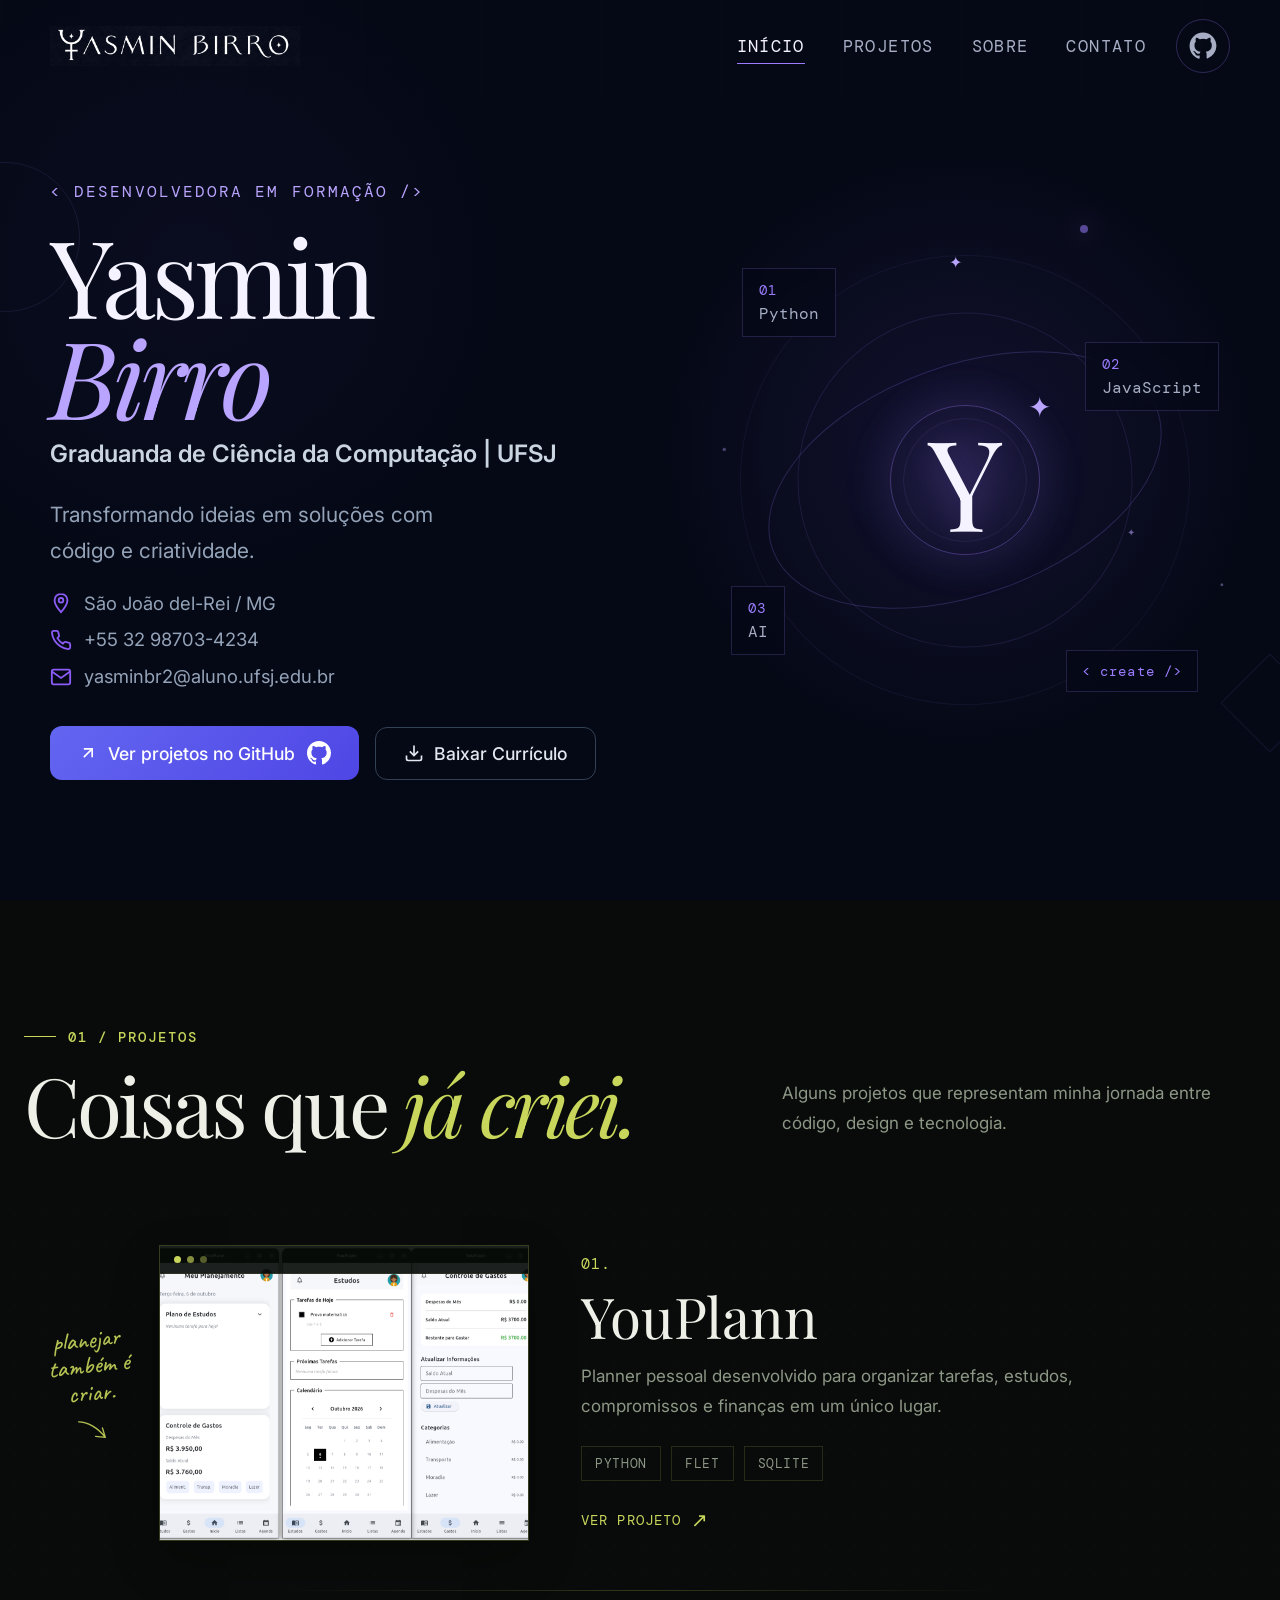
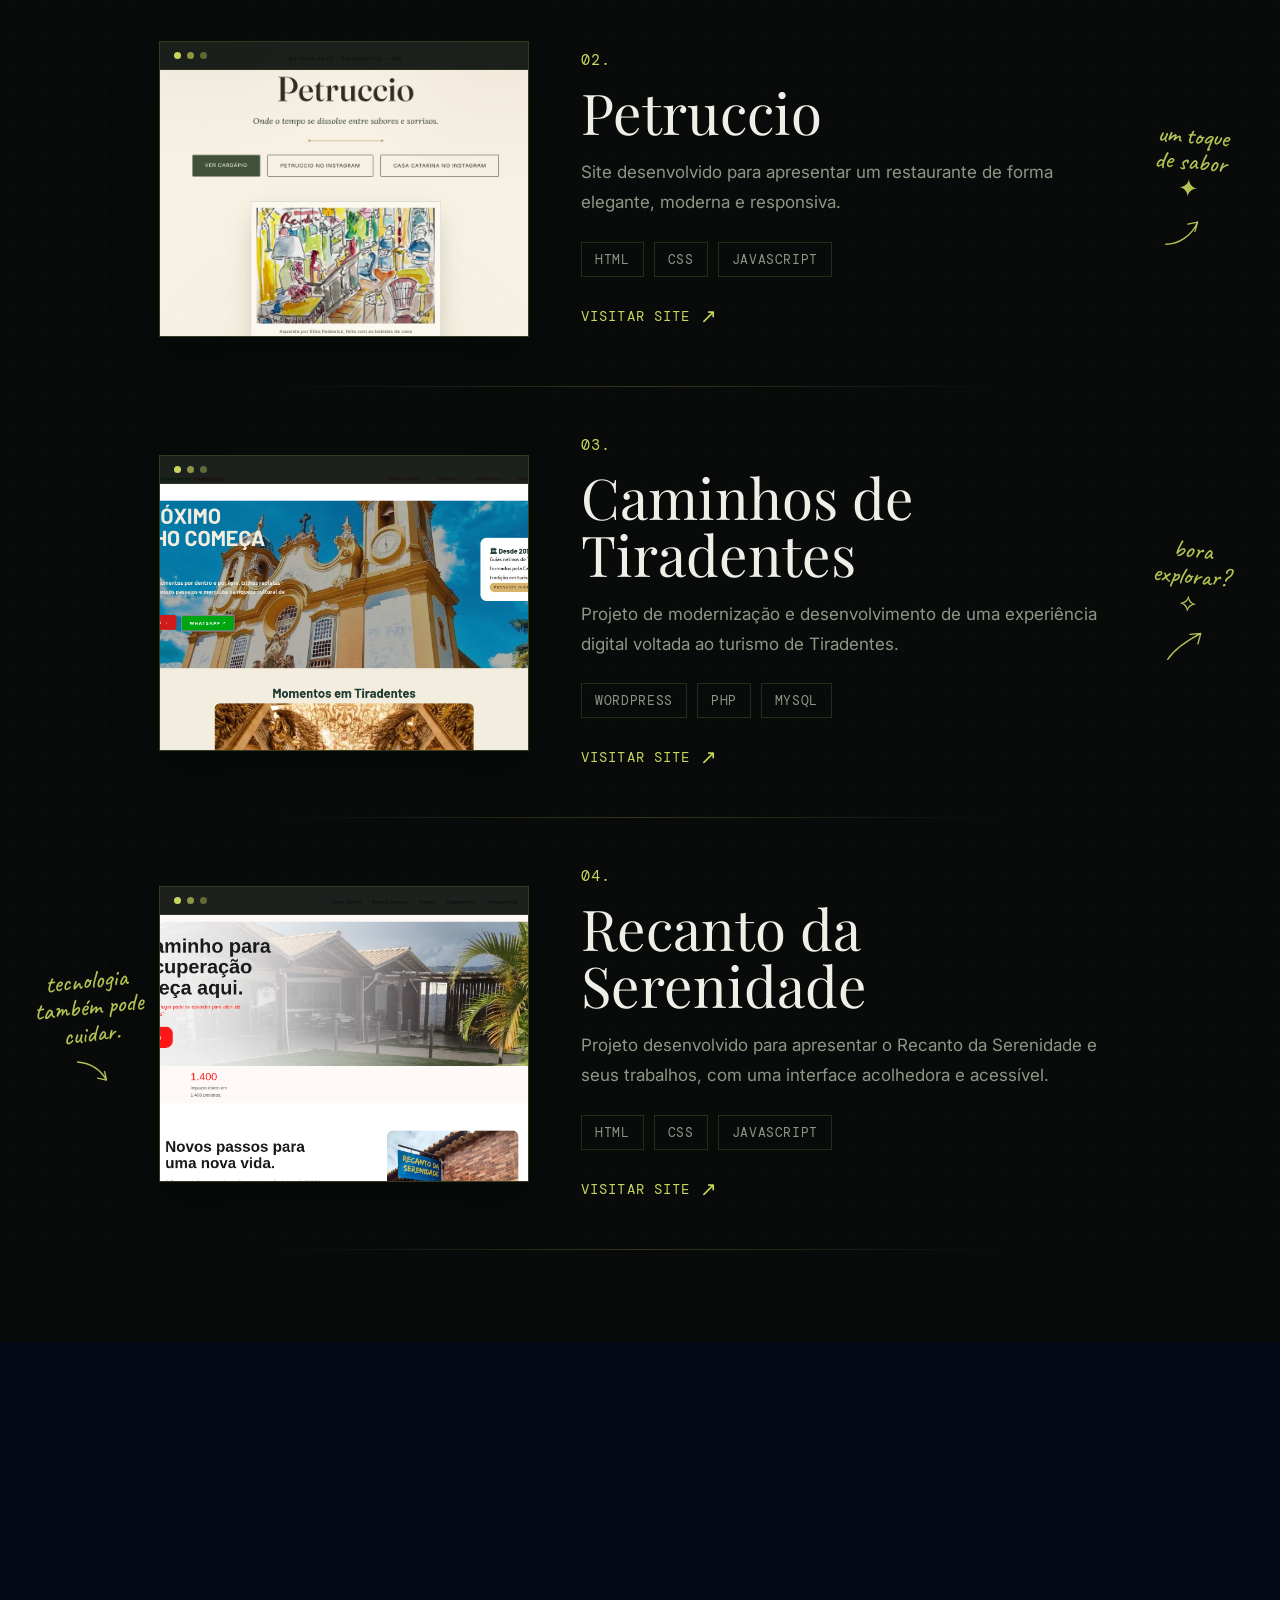
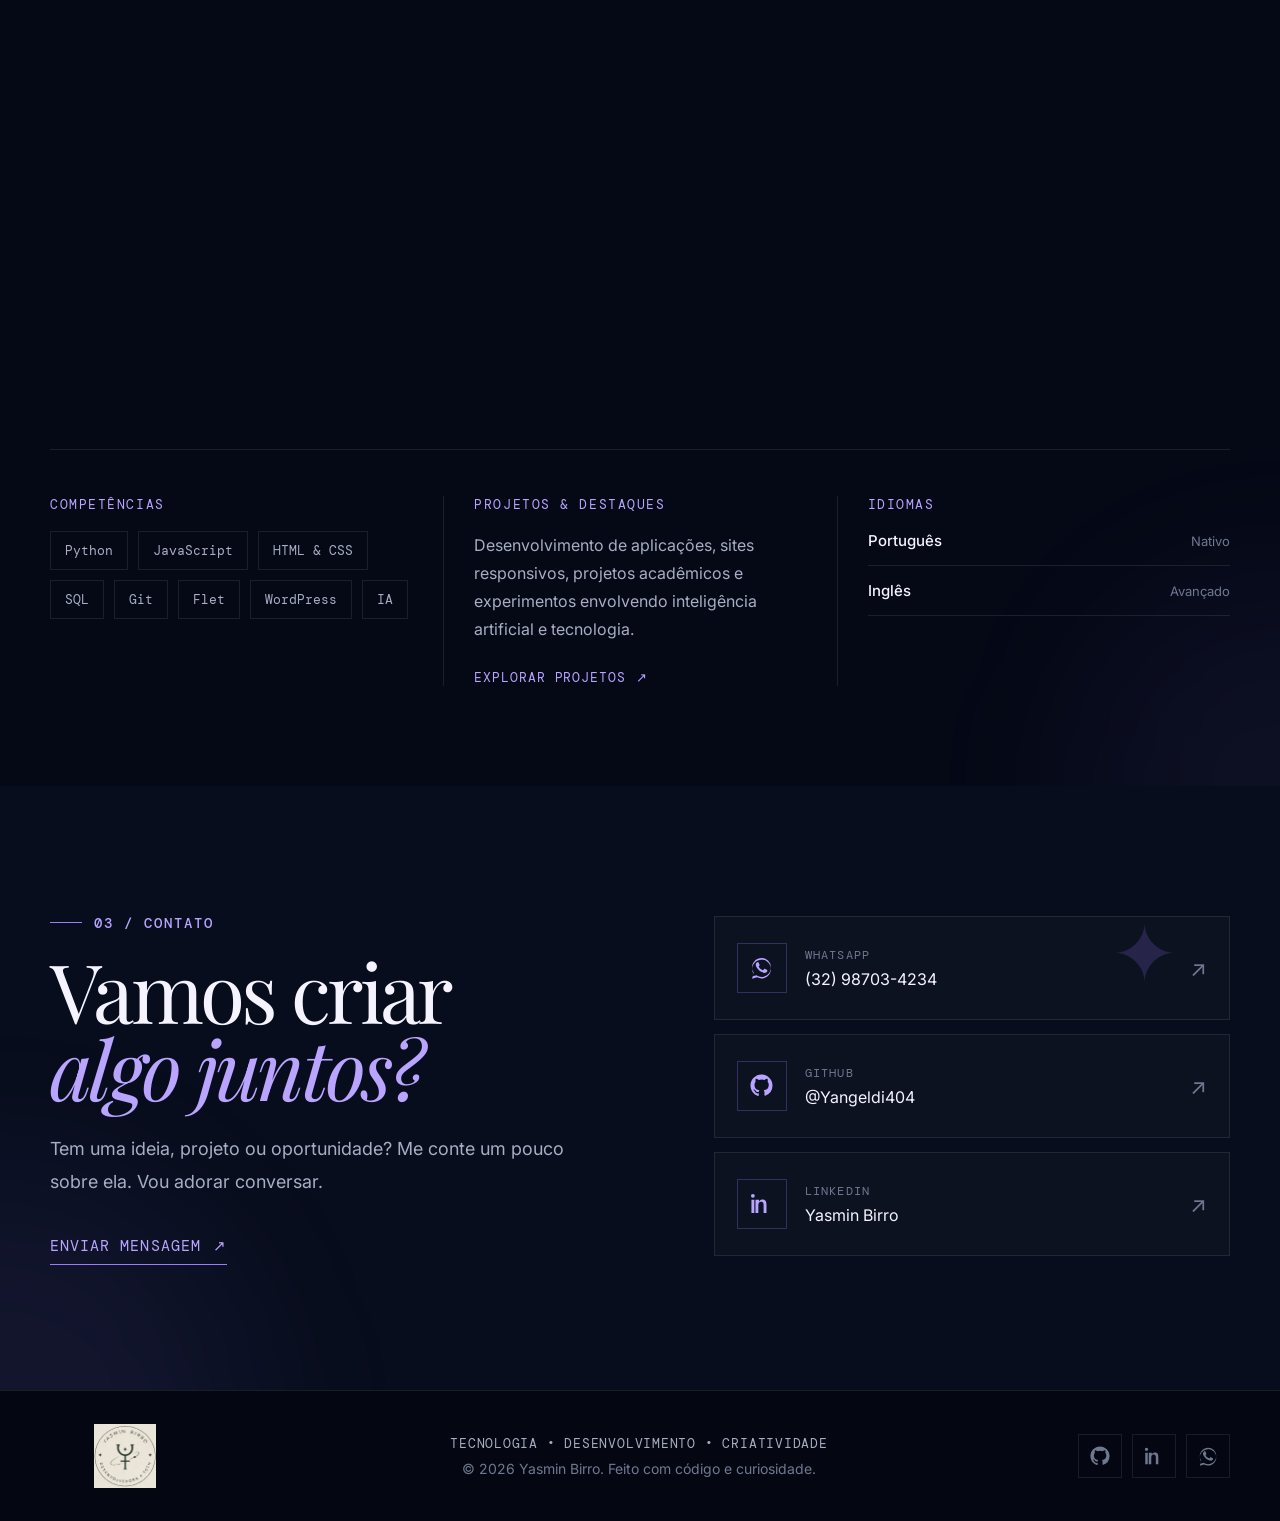
==== commit 972a5a89: "Remove email contact links from index.html" ====
--- a/index.html
+++ b/index.html
@@ -1065,123 +1065,6 @@
                 </p>
 
                 <a
-                    href="mailto:yasminbr2@aluno.ufsj.edu.br"
-                    class="contact-main-link"
-                >
-                    enviar um e-mail
-                    <span aria-hidden="true">↗</span>
-                </a>
-
-            </div>
-
-            <!-- Links de contato -->
-
-            <div class="contact-links reveal">
-
-                <!-- E-mail -->
-
-                <a
-                    href="mailto:yasminbr2@aluno.ufsj.edu.br"
-                    class="contact-card"
-                >
-
-                    <span
-                        class="contact-card-icon"
-                        aria-hidden="true"
-                    >
-
-                        <svg
-                            viewBox="0 0 24 24"
-                            class="stroke"
-                        >
-                            <rect
-                                x="3"
-                                y="5"
-                                width="18"
-                                height="14"
-                                rx="2"
-                            />
-                            <path d="m3 7 9 6 9-6"/>
-                        </svg>
-
-                    </span>
-
-                    <span class="contact-card-content">
-
-                        <small>
-                            E-mail
-                        </small>
-
-                        <strong>
-                            yasminbr2@aluno.ufsj.edu.br
-                        </strong>
-
-                    </span>
-
-                    <span class="contact-card-arrow">
-                        ↗
-                    </span>
-
-                </a>
-
-                <!-- GitHub -->
-
-                <a
-                    href="https://github.com/Yangeldi404"
-                    class="contact-card"
-                    target="_blank"
-                    rel="noopener noreferrer"
-                >
-
-                    <span
-                        class="contact-card-icon"
-                        aria-hidden="true"
-                    >
-
-                        <svg
-                            viewBox="0 0 24 24"
-                            class="fill"
-                        >
-                            <path
-                                d="M12 .5C5.65.5.5 5.65.5 12c0 5.08 3.29 9.39 7.86 10.91.58.1.79-.25.79-.56v-2.16c-3.2.7-3.87-1.54-3.87-1.54-.53-1.34-1.28-1.7-1.28-1.7-1.05-.72.08-.7.08-.7 1.16.08 1.77 1.2 1.77 1.2 1.03 1.76 2.7 1.25 3.36.96.1-.75.4-1.25.73-1.54-2.55-.29-5.23-1.28-5.23-5.69 0-1.26.45-2.29 1.2-3.1-.12-.3-.52-1.47.11-3.06 0 0 .98-.31 3.2 1.18a11.1 11.1 0 0 1 5.83 0c2.22-1.49 3.2-1.18 3.2-1.18.63 1.59.23 2.76.11 3.06.75.81 1.2 1.84 1.2 3.1 0 4.42-2.69 5.4-5.25 5.68.41.35.78 1.04.78 2.1v3.11c0 .31.21.67.8.56A11.5 11.5 0 0 0 23.5 12C23.5 5.65 18.35.5 12 .5Z"
-                            />
-                        </svg>
-
-                    </span>
-
-                    <span class="contact-card-content">
-
-                        <small>
-                            GitHub
-                        </small>
-
-                        <strong>
-<!-- Contato -->
-
-    <section class="contact-section" id="contato">
-
-        <div class="contact-container">
-
-            <!-- Texto -->
-
-            <div class="contact-content reveal">
-
-                <span class="section-label">
-                    03 / contato
-                </span>
-
-                <h2>
-                    Vamos criar
-                    <em>algo juntos?</em>
-                </h2>
-
-                <p>
-                    Tem uma ideia, projeto ou oportunidade?
-                    Me conte um pouco sobre ela. Vou adorar
-                    conversar.
-                </p>
-
-                <a
                     href="https://wa.me/5532987034234"
                     target="_blank"
                     rel="noopener noreferrer"
